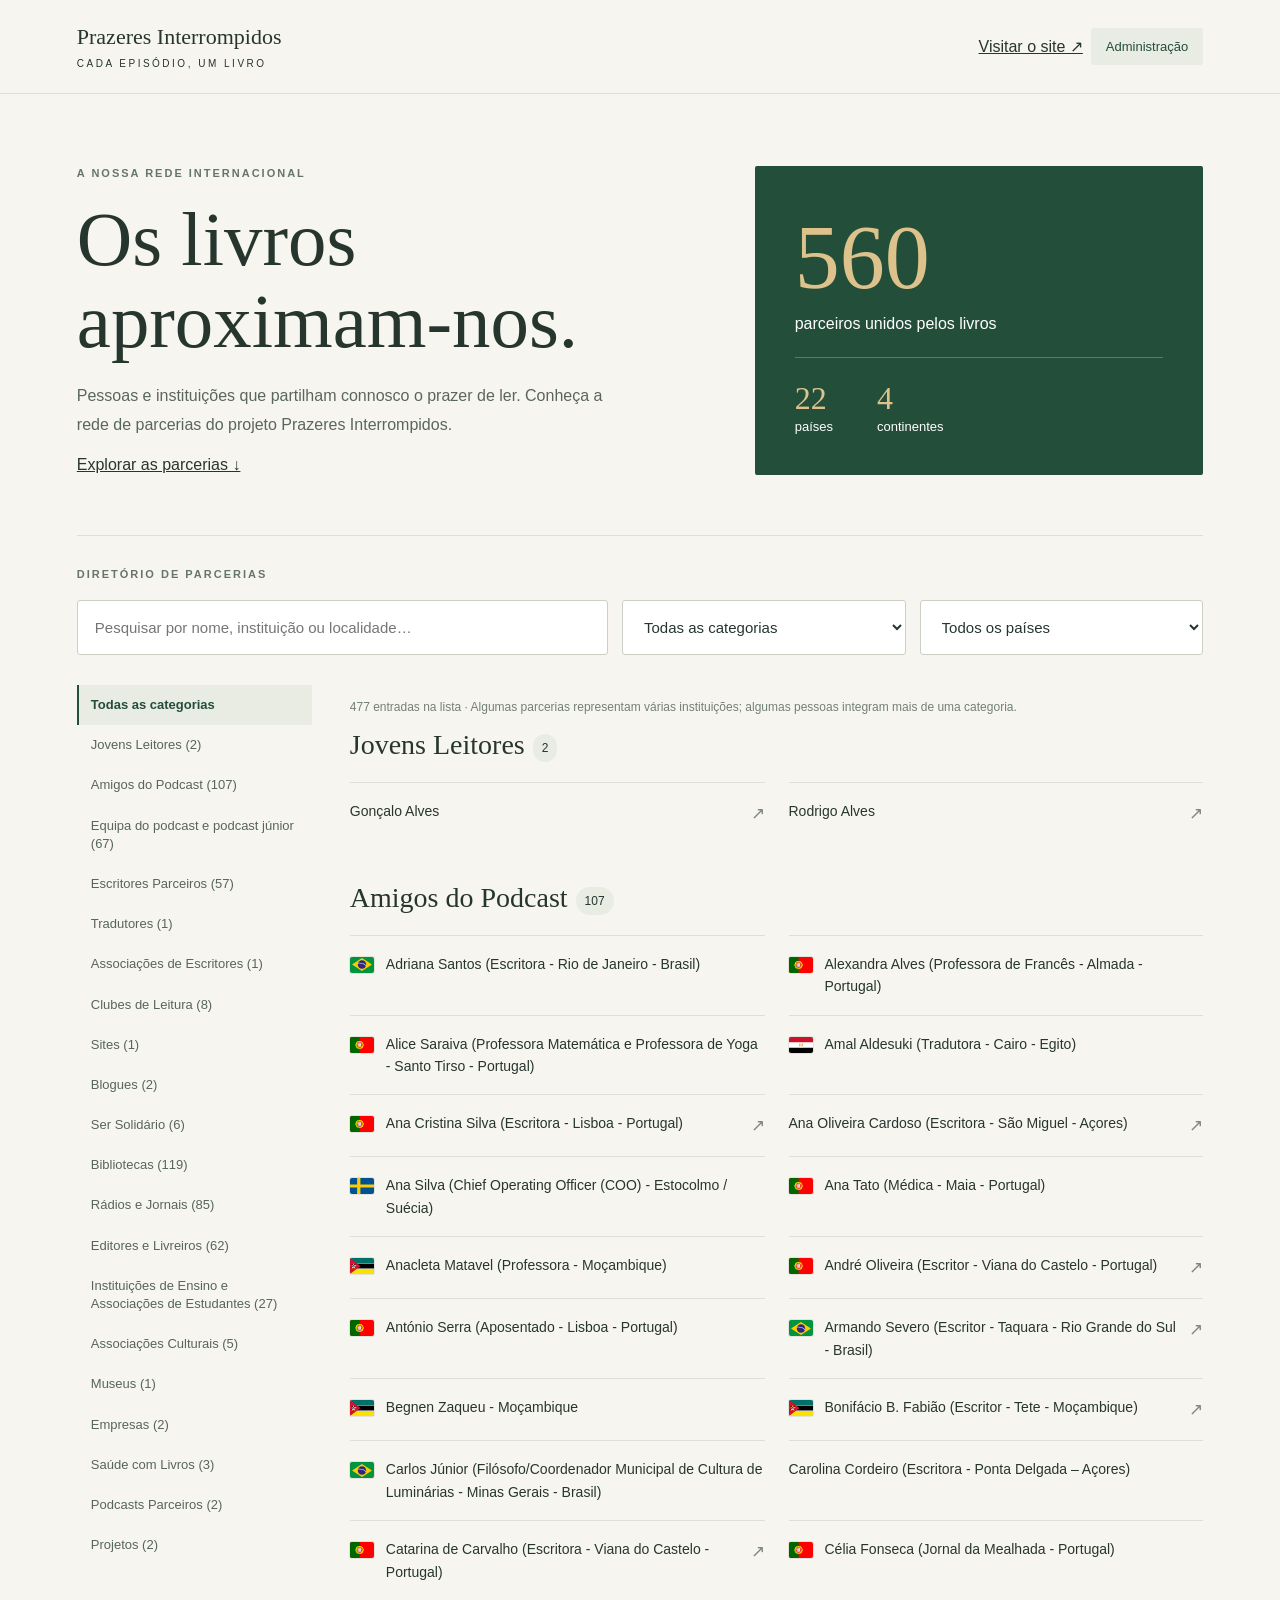
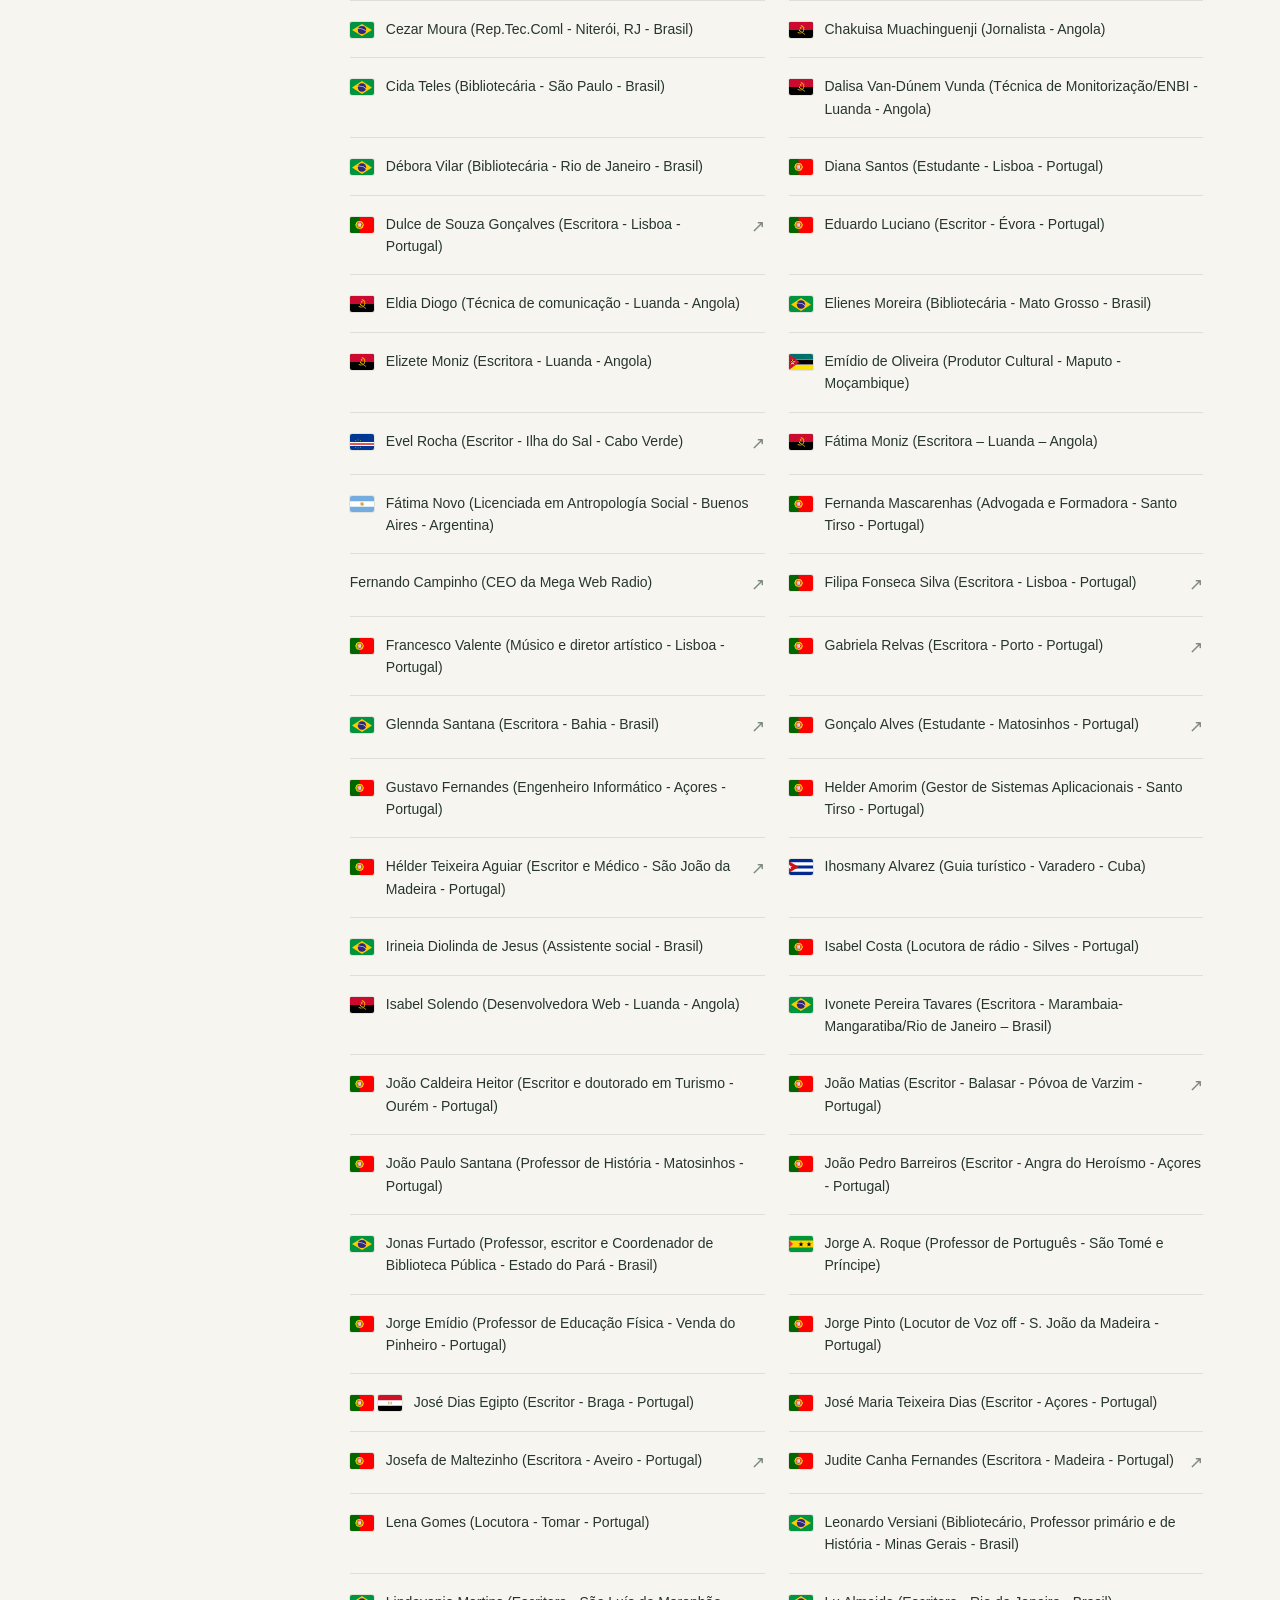
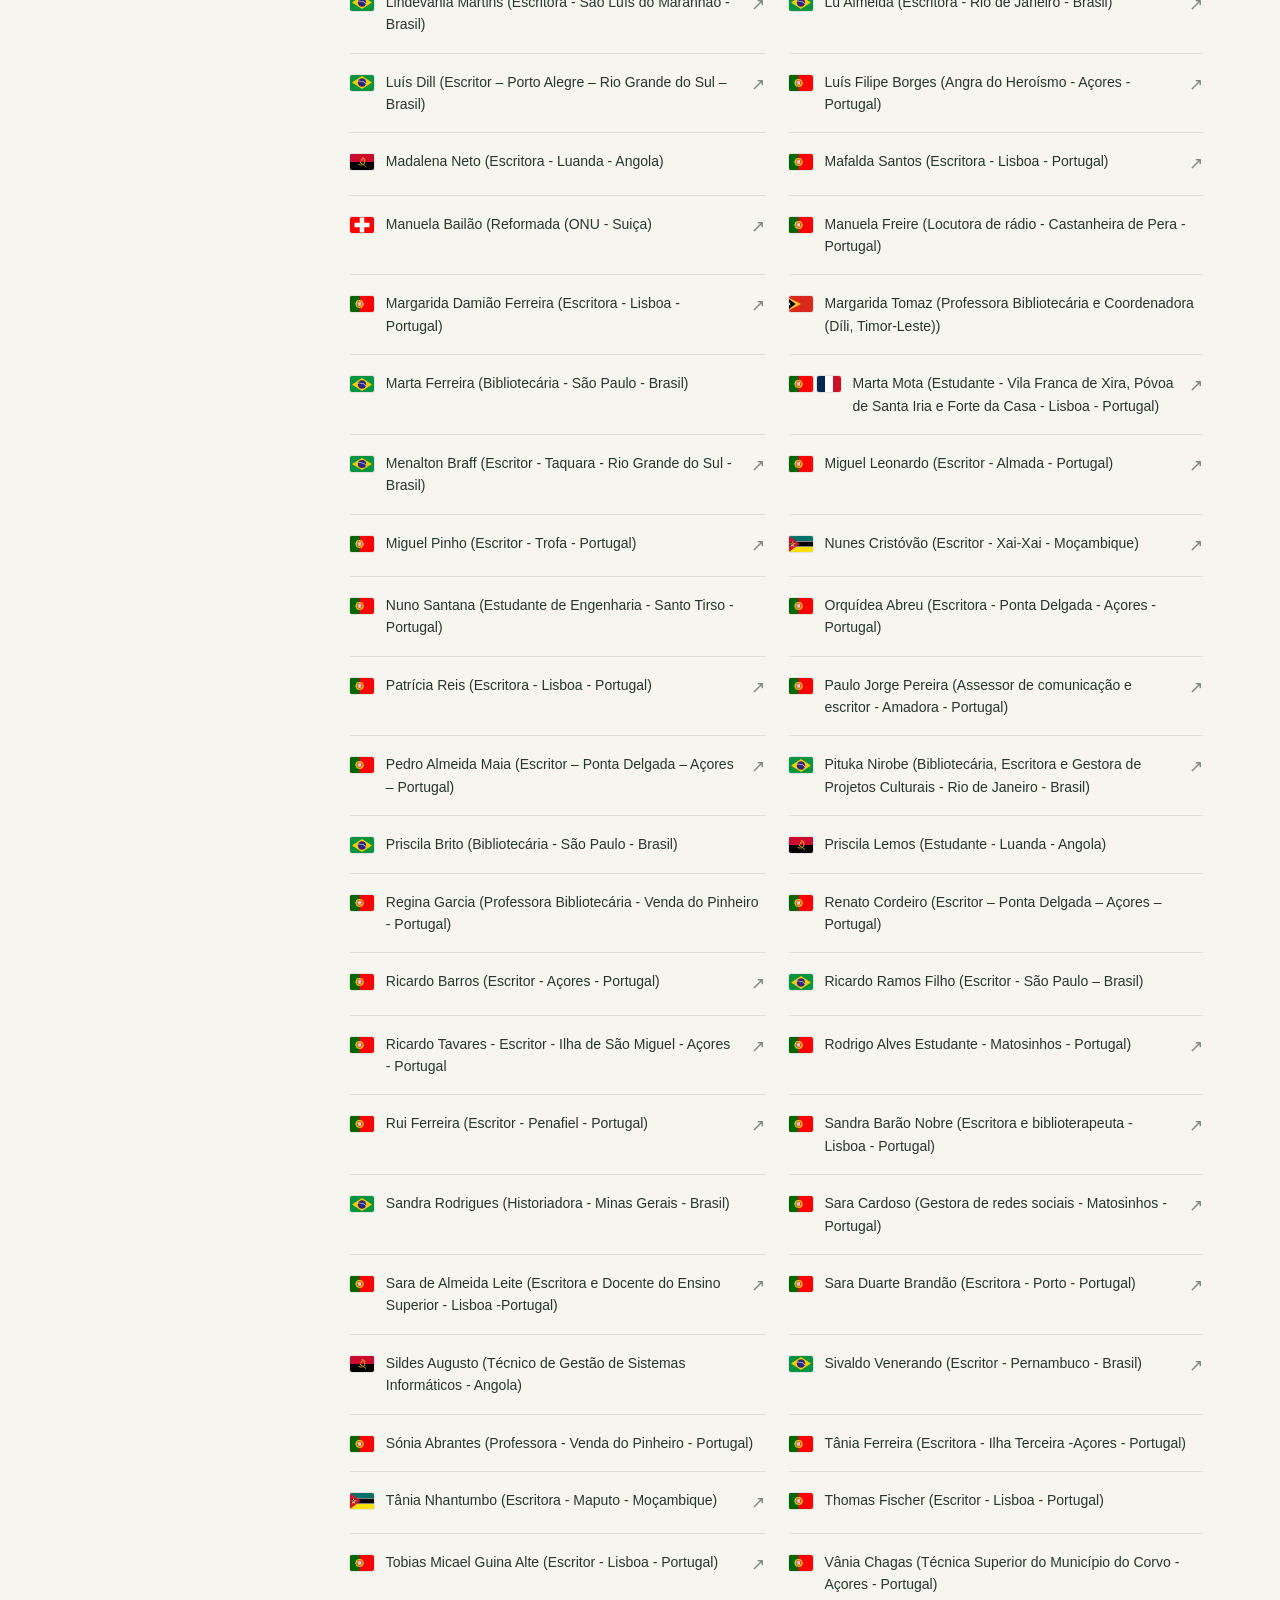
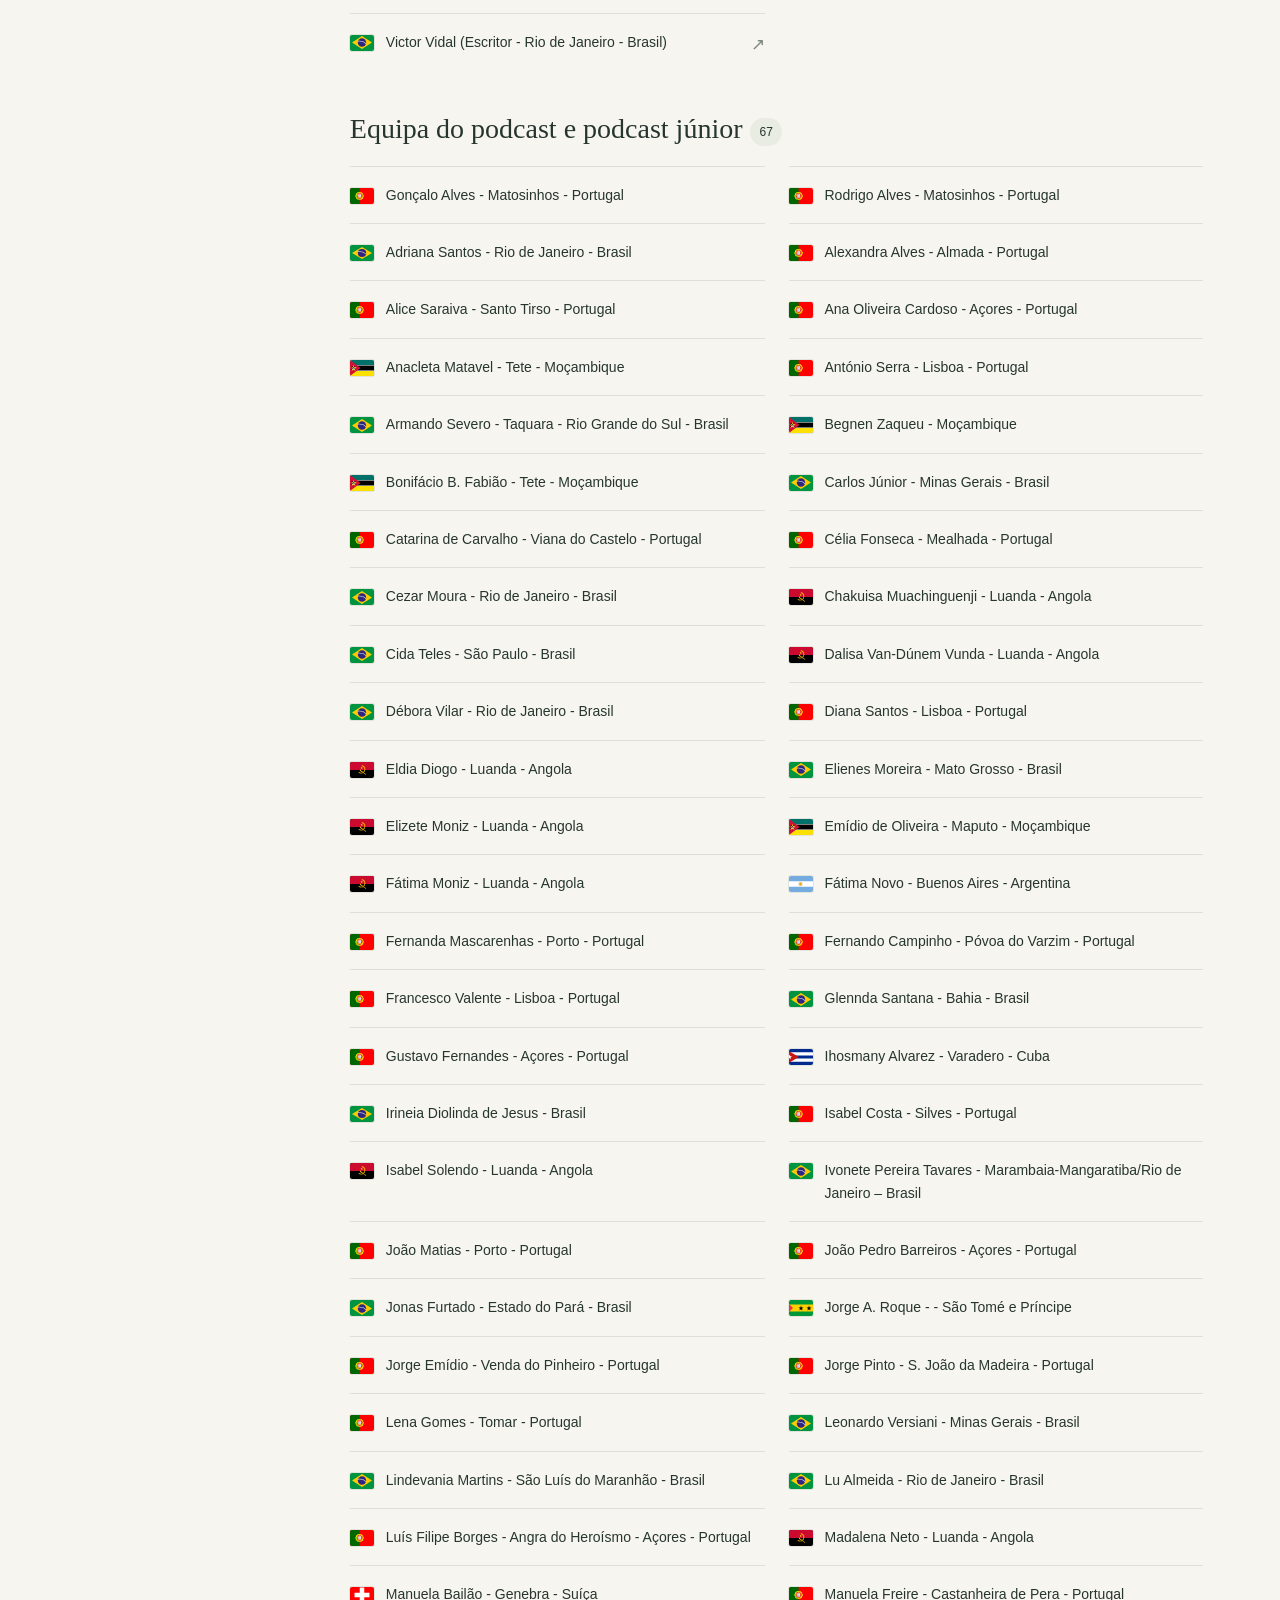
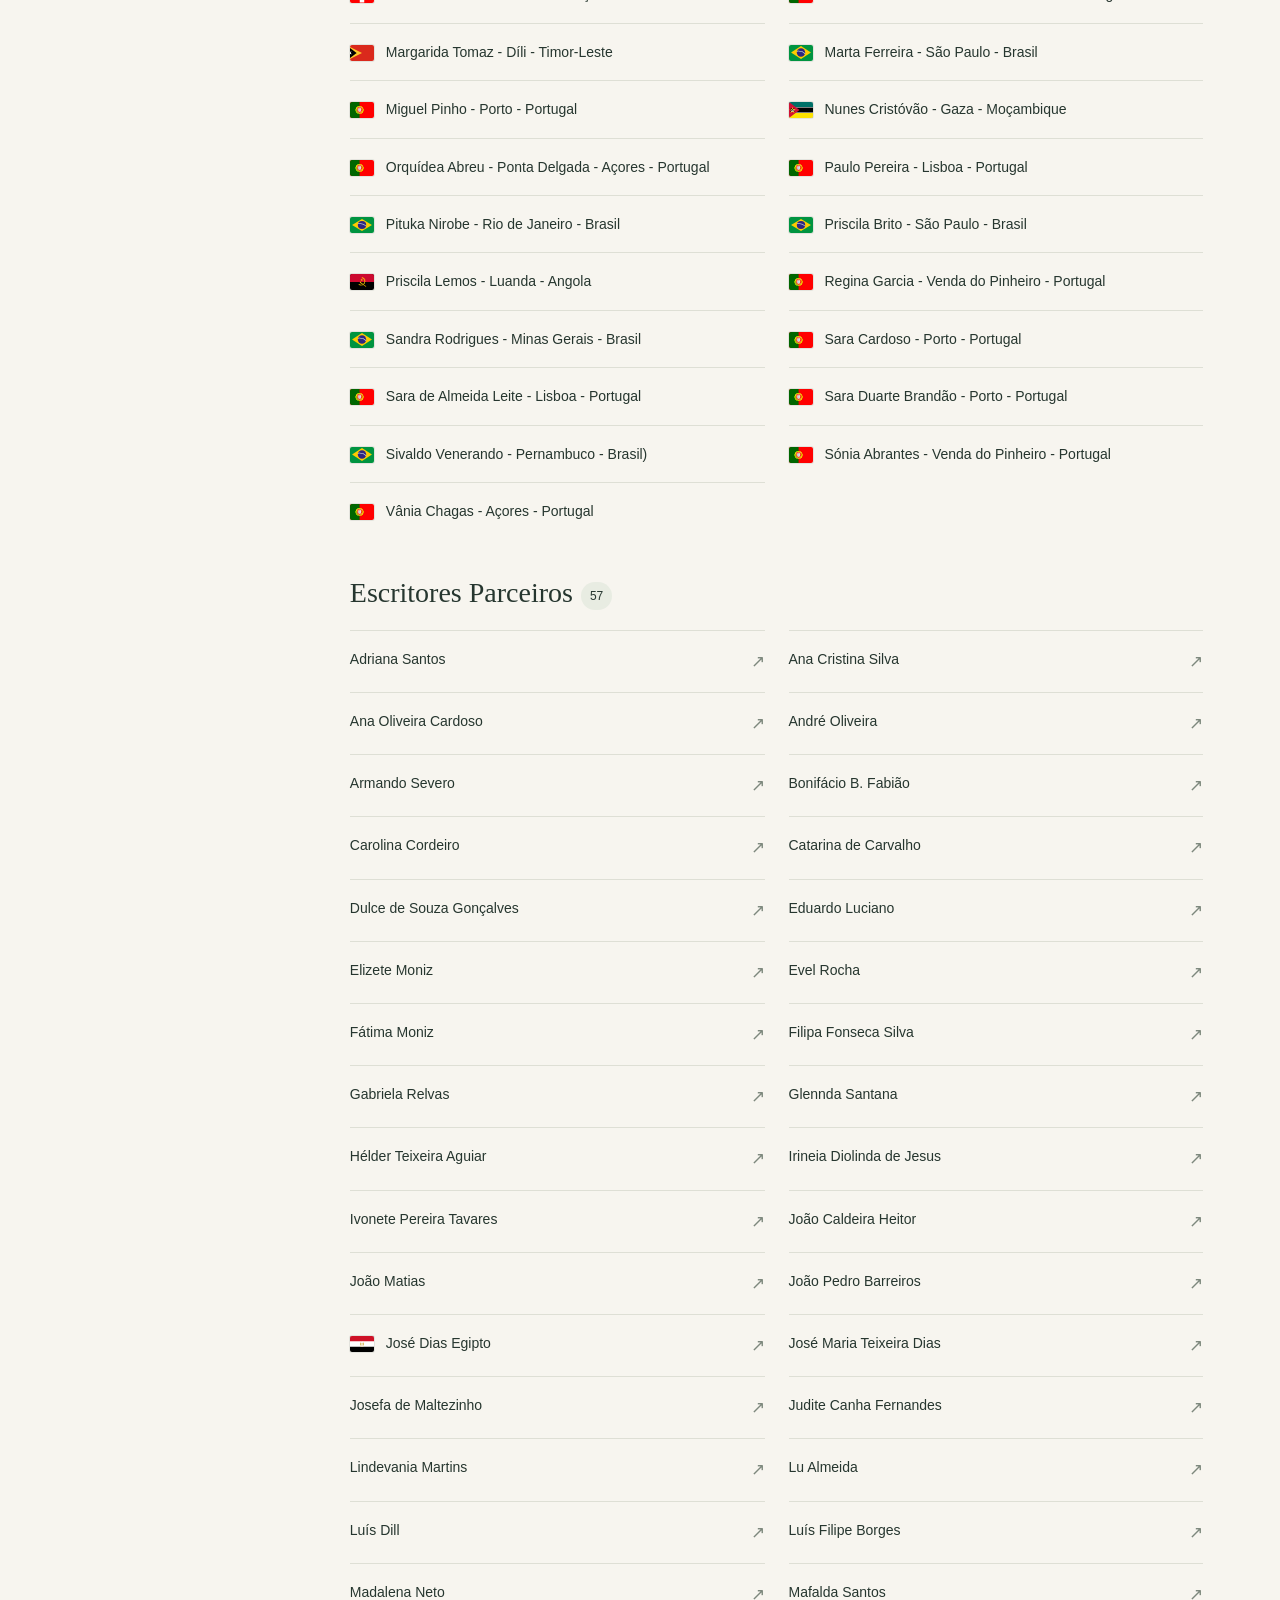
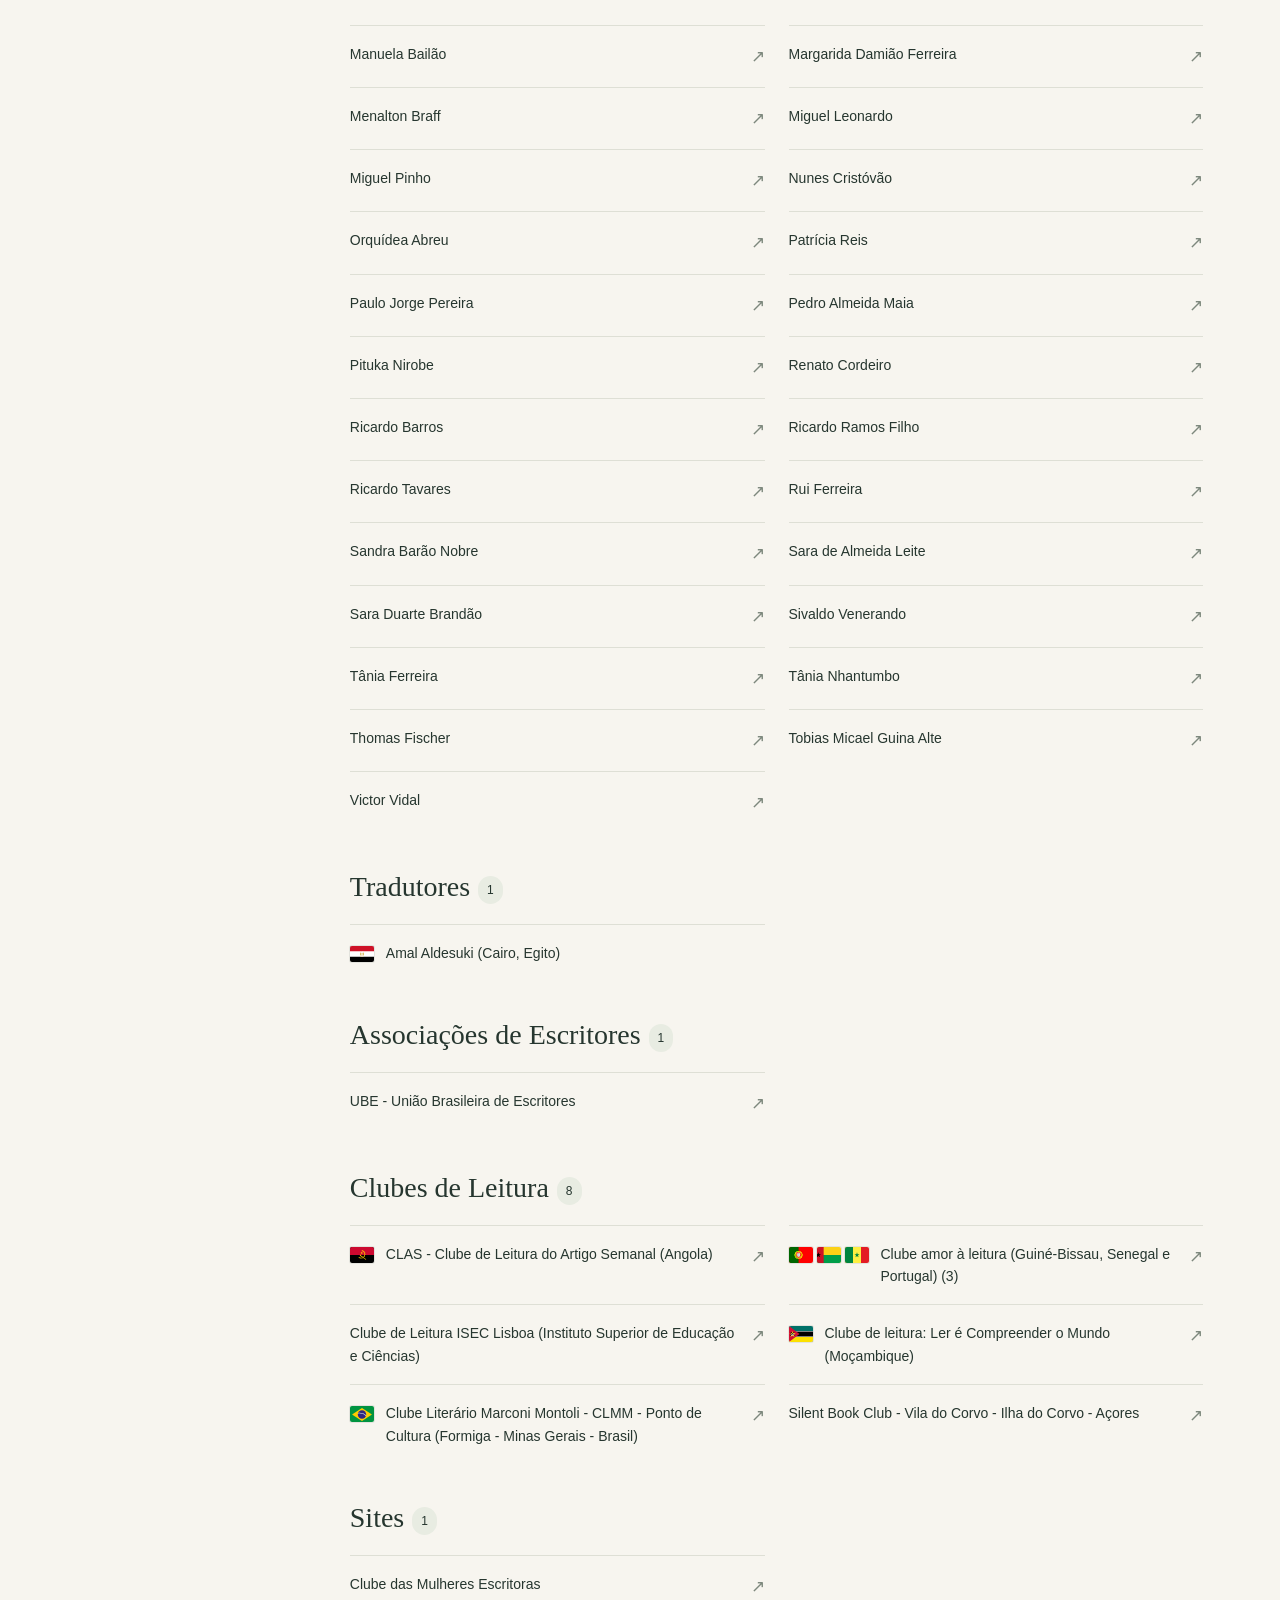
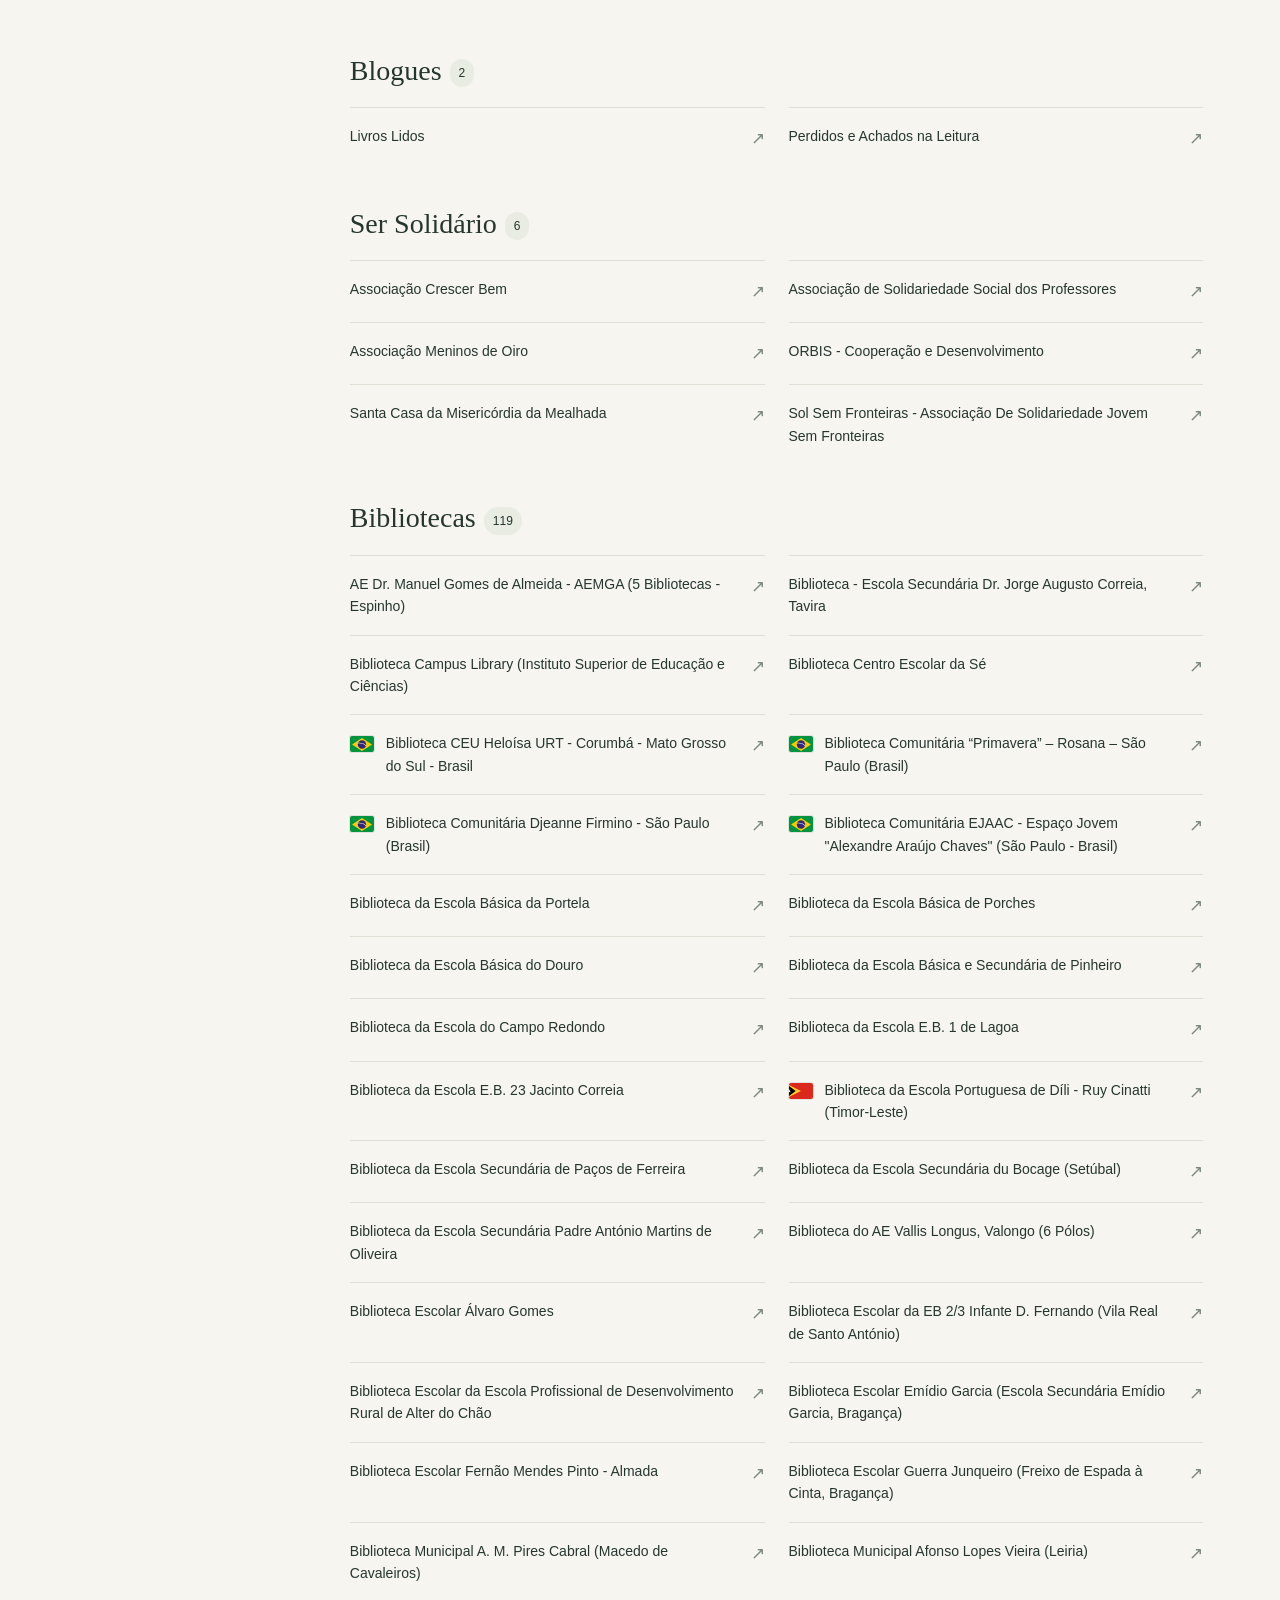
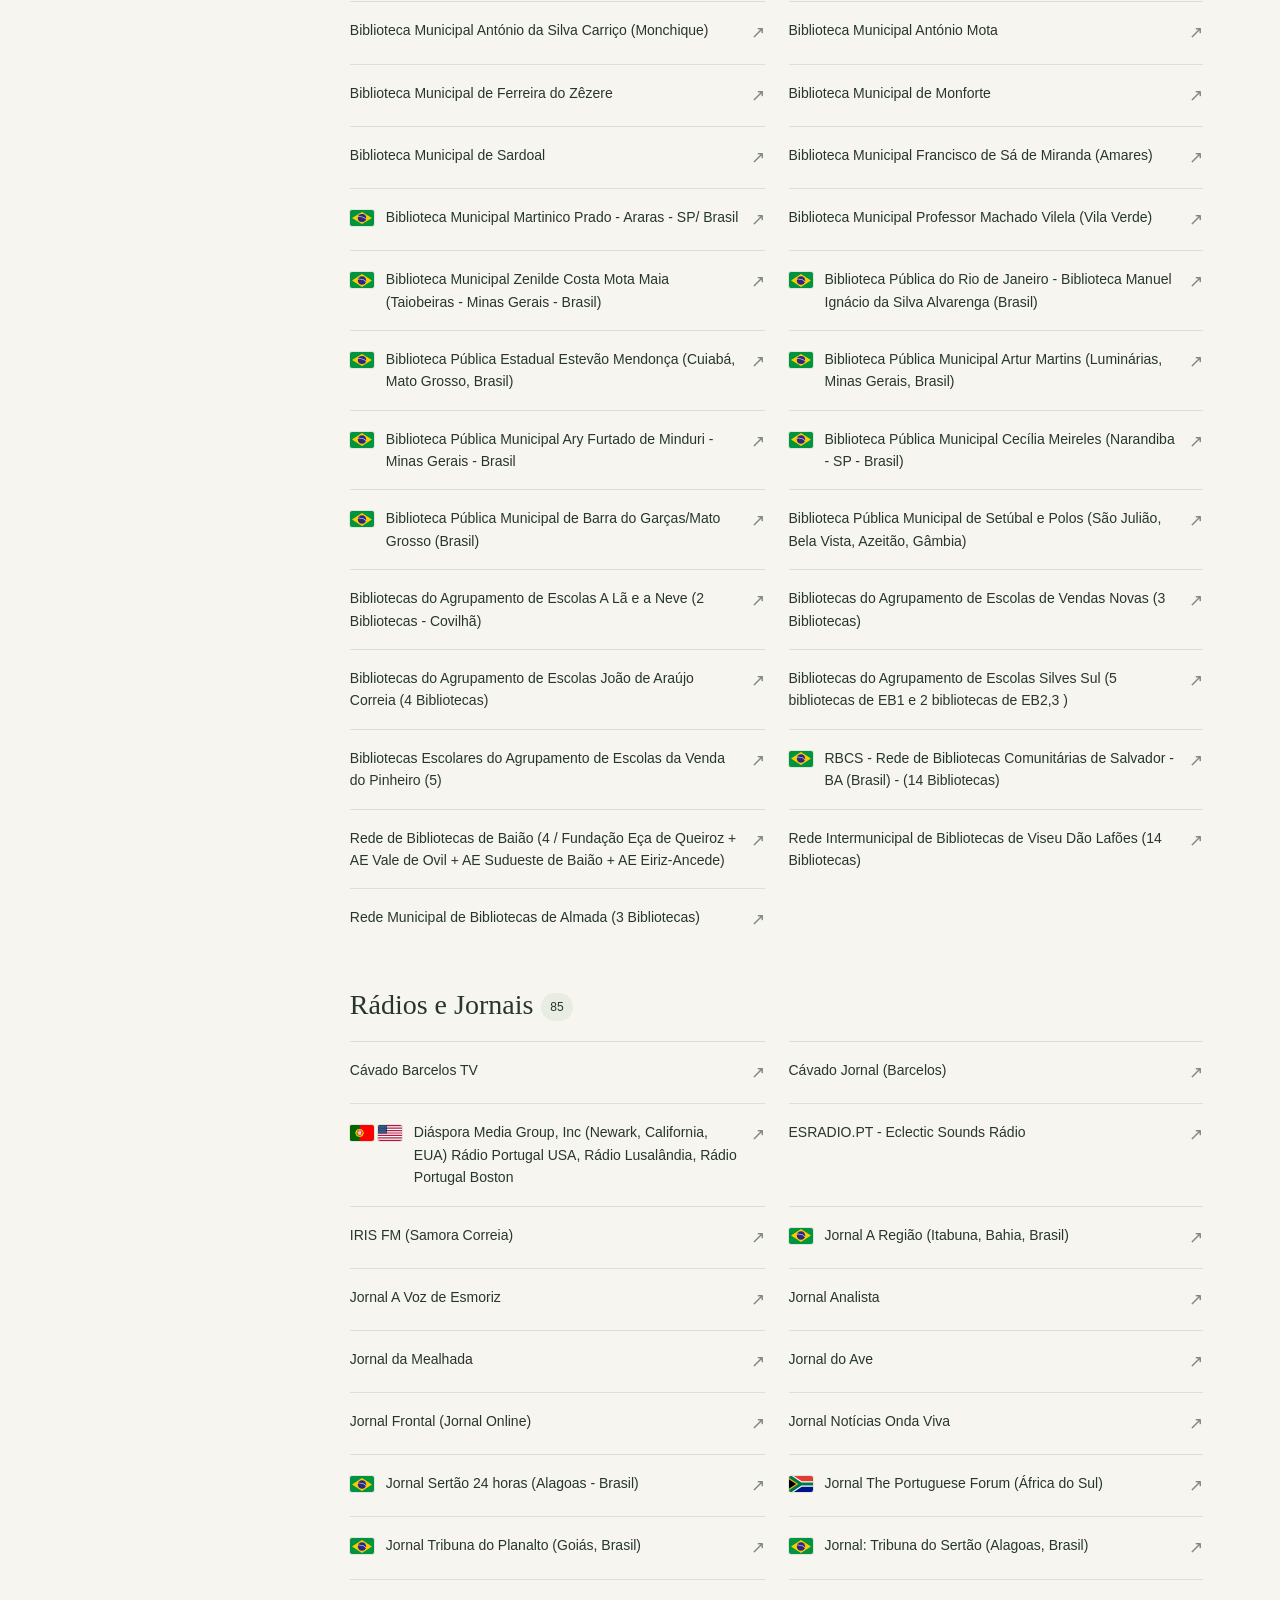
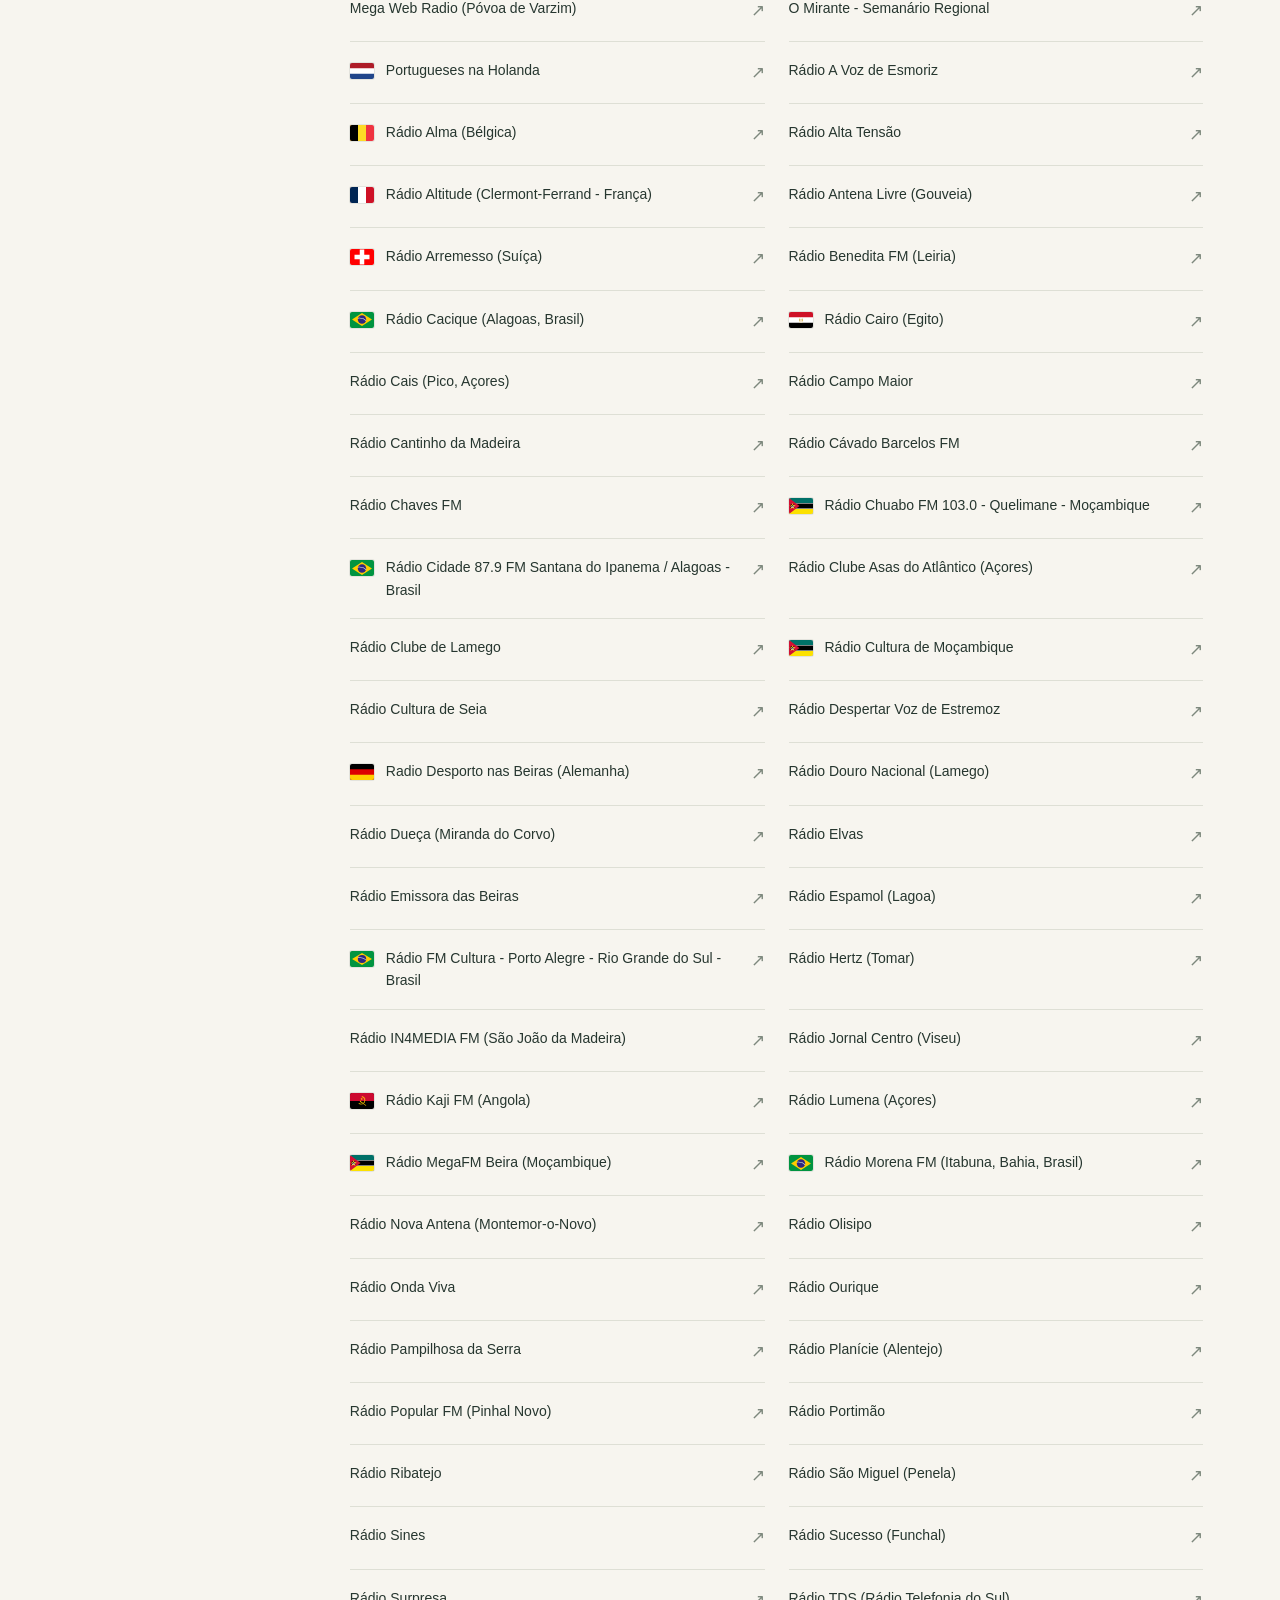
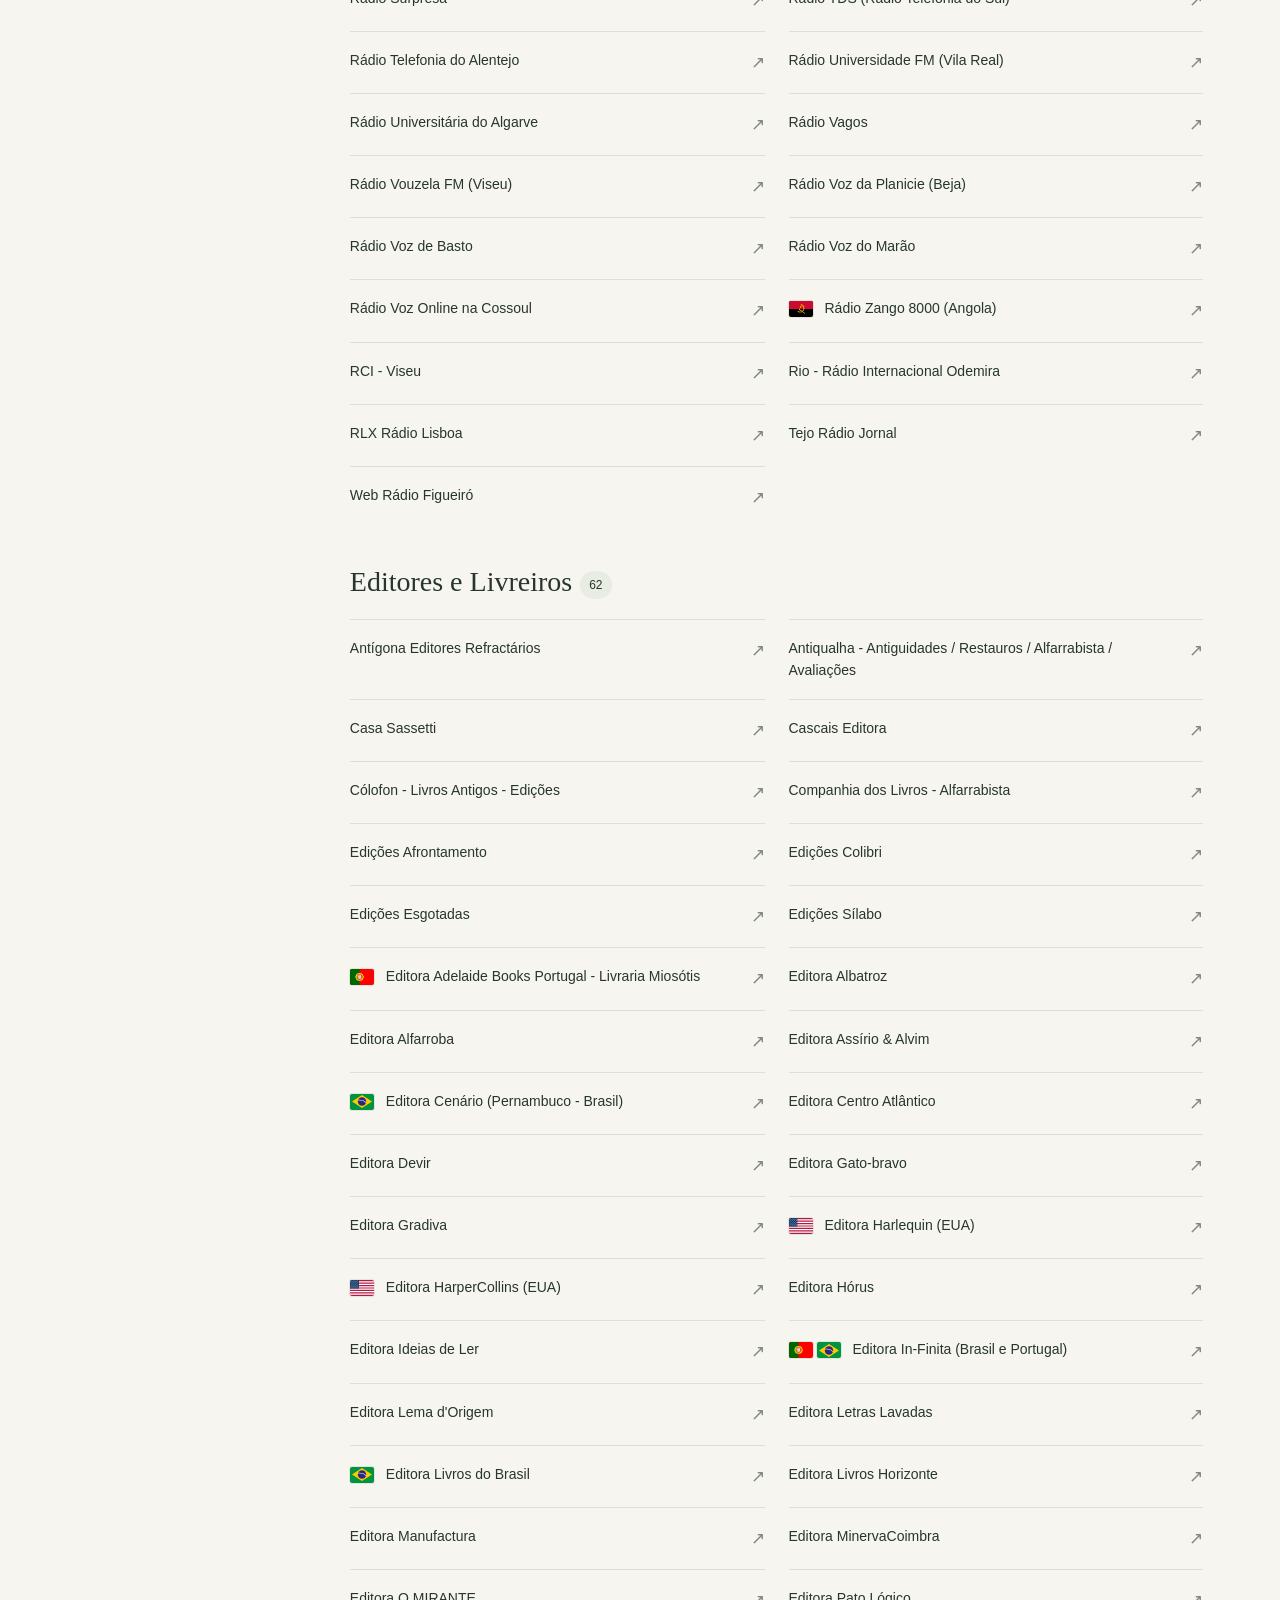
==== docs/index.html @ 3661b6bd "Adicionar página pública de parcerias, bandeiras, filtros e código da administração" ====
<!doctype html><html lang="pt-PT"><head><meta charset="utf-8"><meta name="viewport" content="width=device-width,initial-scale=1"><title>Parcerias · Prazeres Interrompidos</title><meta name="description" content="Conheça a rede de parcerias de Prazeres Interrompidos. Pesquisa por nome, categoria e país."><link rel="stylesheet" href="style.css"><script src="app.js" defer></script></head><body><header><a class="brand" href="https://www.prazeresinterrompidos.pt/">Prazeres Interrompidos<span>CADA EPISÓDIO, UM LIVRO</span></a><div class="actions"><a href="https://www.prazeresinterrompidos.pt/">Visitar o site ↗</a><a class="button secondary" href="https://parcerias-prazeres-interrompidos.jauntymink64.chatgpt.site/?admin=1" target="_top">Administração</a></div></header><main><div class="hero"><div><div class="eyebrow">A nossa rede internacional</div><h1 id="title">Os livros aproximam-nos.</h1><p class="intro" id="intro"></p><a href="#diretorio">Explorar as parcerias ↓</a></div><div class="stats"><div class="big" id="partners">—</div><p>parceiros unidos pelos livros</p><div class="smallstats"><div><strong id="countries-total">—</strong><span>países</span></div><div><strong id="continents">—</strong><span>continentes</span></div></div></div></div><div class="directory" id="diretorio"><div class="eyebrow">Diretório de parcerias</div><div class="tools"><input id="search" type="search" aria-label="Pesquisar parceiros" placeholder="Pesquisar por nome, instituição ou localidade…"><select id="category" aria-label="Filtrar por categoria"><option value="all">Todas as categorias</option></select><select id="country" aria-label="Filtrar por país"><option value="all">Todos os países</option></select></div><div class="layout"><aside id="nav" aria-label="Categorias"></aside><div><p class="muted" id="results" aria-live="polite">A carregar a lista…</p><div id="list"></div><div id="empty" hidden><h2>Nenhum resultado encontrado.</h2><button class="button" id="clear">Limpar pesquisa</button></div><p id="error" role="alert" hidden>Não foi possível carregar a lista. Atualiza a página para tentar novamente.</p></div></div></div></main><footer><span>Prazeres Interrompidos · Projeto Internacional de Promoção da Leitura, dos Livros e dos Escritores</span><a href="https://www.prazeresinterrompidos.pt/parcerias-lista" target="_blank" rel="noopener">Lista original ↗</a></footer><noscript>Ativa o JavaScript para pesquisar e consultar o diretório.</noscript></body></html>
---- docs/style.css ----
:root{--ink:#26362f;--green:#234e3a;--paper:#f7f5ef;--line:#dedfd5;--gold:#ddc28b}*{box-sizing:border-box}body{margin:0;background:var(--paper);color:var(--ink);font-family:Arial,sans-serif}a{color:inherit}header{padding:24px 6%;display:flex;justify-content:space-between;gap:24px;border-bottom:1px solid var(--line);align-items:center}.brand{text-decoration:none;font-family:Georgia,serif;font-size:22px}.brand span{display:block;font-family:Arial,sans-serif;font-size:10px;letter-spacing:2.5px;margin-top:8px}header>a:last-child{font-size:13px;text-decoration:none}main{max-width:1440px;margin:auto;padding:0 6%}.hero{display:grid;grid-template-columns:1.4fr 1fr;gap:50px;padding:72px 0 60px;align-items:center}.eyebrow{text-transform:uppercase;letter-spacing:2px;font-size:11px;font-weight:bold;color:#657669}h1{font-family:Georgia,serif;font-weight:normal;font-size:clamp(45px,6vw,80px);line-height:1.06;margin:20px 0}h1 em{color:var(--green)}.intro{line-height:1.8;max-width:530px;color:#59665d}.stats{background:var(--green);color:white;padding:40px;border-radius:2px;position:relative}.stats .big{font:normal 90px Georgia,serif;color:var(--gold)}.stats p{margin:6px 0 24px}.smallstats{border-top:1px solid #ffffff40;padding-top:22px;display:flex;gap:44px}.smallstats strong{font:32px Georgia,serif;display:block;color:var(--gold)}.smallstats span{font-size:13px}.directory{border-top:1px solid var(--line);padding:32px 0 70px}.tools{display:flex;gap:14px;margin:20px 0 30px}input,select{font:15px Arial;padding:17px;border:1px solid #cbd0c6;border-radius:3px;background:white;color:var(--ink)}input{flex:1;min-width:0}select{max-width:360px}input:focus,select:focus{outline:2px solid var(--green)}.layout{display:grid;grid-template-columns:235px 1fr;gap:38px}aside{align-self:start;position:sticky;top:24px}aside button{display:block;width:100%;text-align:left;padding:11px 12px;border:0;background:none;color:#57655b;cursor:pointer;font:13px Arial;line-height:1.4;border-left:2px solid transparent}aside button.active{color:var(--green);border-color:var(--green);background:#e8ece2;font-weight:bold}section.group{margin-bottom:38px;scroll-margin-top:24px}h2{font:28px Georgia,serif;margin:0 0 20px}h2 small{font:12px Arial;display:inline-block;background:#e8ece2;padding:7px 9px;border-radius:20px;margin-left:8px;vertical-align:middle}.entries{display:grid;grid-template-columns:1fr 1fr;gap:0 24px}.entry{padding:17px 0;border-top:1px solid var(--line);display:flex;gap:12px;align-items:start;font-size:14px;line-height:1.6}.entry a{text-decoration:none;flex:1}.entry a:hover{text-decoration:underline;color:var(--green)}.entry .arrow{color:#7d887d;font-size:17px}.entry span.name{flex:1}.muted{color:#728075;font-size:12px;line-height:1.7}footer{border-top:1px solid var(--line);padding:28px 6%;display:flex;justify-content:space-between;gap:20px;font-size:12px;color:#667369}#empty{padding:35px 0}button.clear{background:var(--green);border:0;color:white;padding:10px 16px;cursor:pointer;border-radius:3px}@media(max-width:850px){.hero{gap:25px;padding:45px 0;grid-template-columns:1fr}.stats{padding:26px}.stats .big{font-size:68px}.layout{grid-template-columns:1fr}aside{display:none}.tools{flex-direction:column}select{max-width:none}.entries{grid-template-columns:1fr}header{align-items:start}.brand{font-size:18px}footer{flex-direction:column}h2{font-size:24px}}

button{font:inherit;cursor:pointer}.button{background:var(--green);color:white;border:0;padding:11px 15px;border-radius:3px;text-decoration:none;display:inline-block;font-size:13px}.secondary{background:#e8ece2;color:var(--green)}.danger{background:#f3e4df;color:#9b3020}.adminbar{display:flex;gap:10px;flex-wrap:wrap;align-items:center;border:1px solid var(--line);padding:18px;margin:22px 0;background:white}.adminpanel{padding:24px;background:#e8ece2;margin:22px 0}.adminpanel h2{margin-bottom:12px}.fields{display:grid;grid-template-columns:repeat(3,1fr);gap:14px}label{display:flex;flex-direction:column;gap:7px;font-size:13px}label input,label textarea{width:100%;min-width:0}textarea{padding:12px;font:14px Arial;border:1px solid #cbd0c6;min-height:90px}.wide{grid-column:1/-1}.actions{display:flex;gap:8px;flex-wrap:wrap}.entry{flex-wrap:wrap}.entry .actions{width:100%}.entry .button{padding:6px 10px;font-size:12px}.grouphead{display:flex;justify-content:space-between;gap:14px;flex-wrap:wrap;margin-bottom:20px}.grouphead h2{margin:0}.status{font-size:14px;color:#234e3a;line-height:1.6}.error{color:#9b3020}dialog{border:1px solid var(--line);border-radius:8px;padding:28px;width:min(580px,92vw);background:var(--paper);color:var(--ink)}dialog::backdrop{background:#13251e88}dialog form{display:flex;flex-direction:column;gap:16px}dialog h2{margin:0}button:disabled{opacity:.5;cursor:wait}header .actions{align-items:center}@media(max-width:700px){.fields{grid-template-columns:1fr}header{flex-wrap:wrap}}
.flags{display:flex;flex-wrap:wrap;gap:4px;align-items:center;max-width:84px;padding-top:4px}.flags:empty{display:none}.flags img{object-fit:cover;border-radius:2px;box-shadow:0 0 0 1px #26362f18;flex-shrink:0}.tools input{flex:2}.tools select{min-width:170px;flex:1;max-width:300px}select[multiple]{max-width:none;min-height:155px;padding:8px}select[multiple] option{padding:5px}.tools{flex-wrap:wrap}@media(max-width:850px){.tools select{max-width:none;width:100%}}
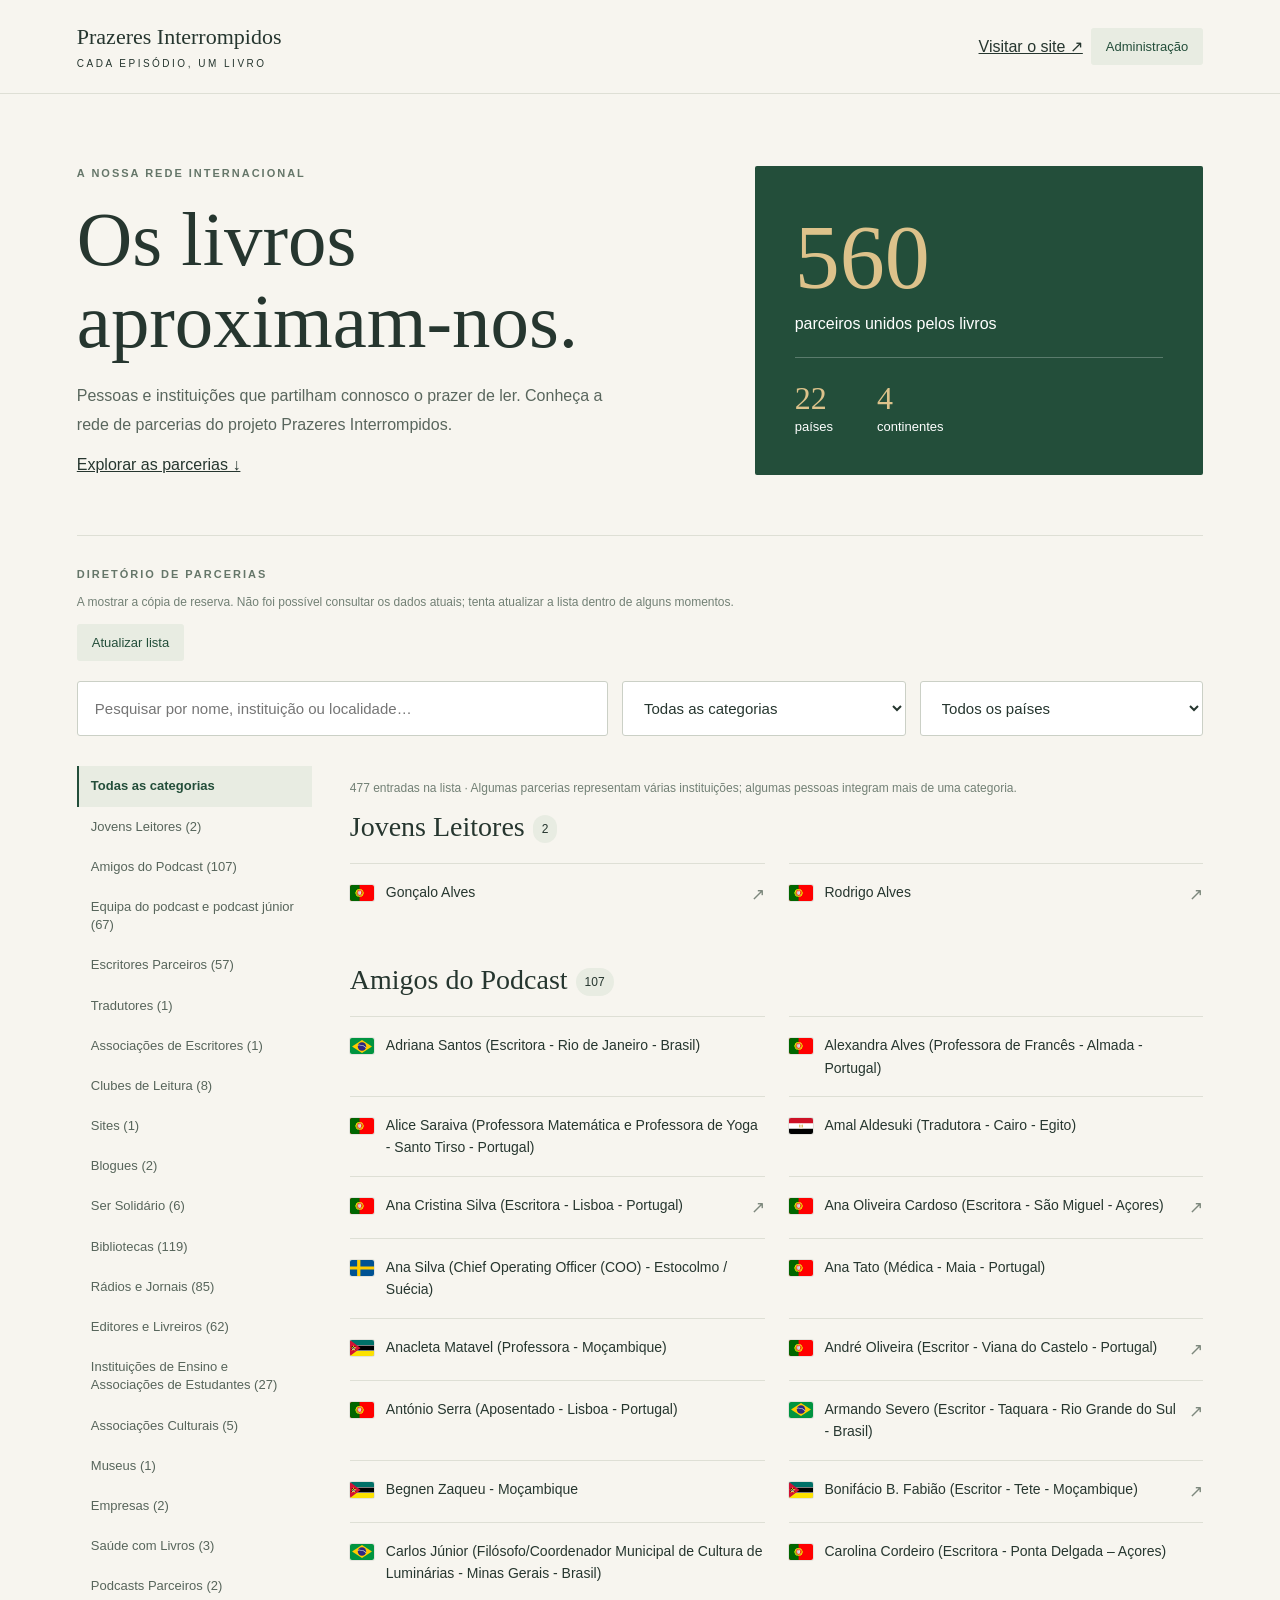
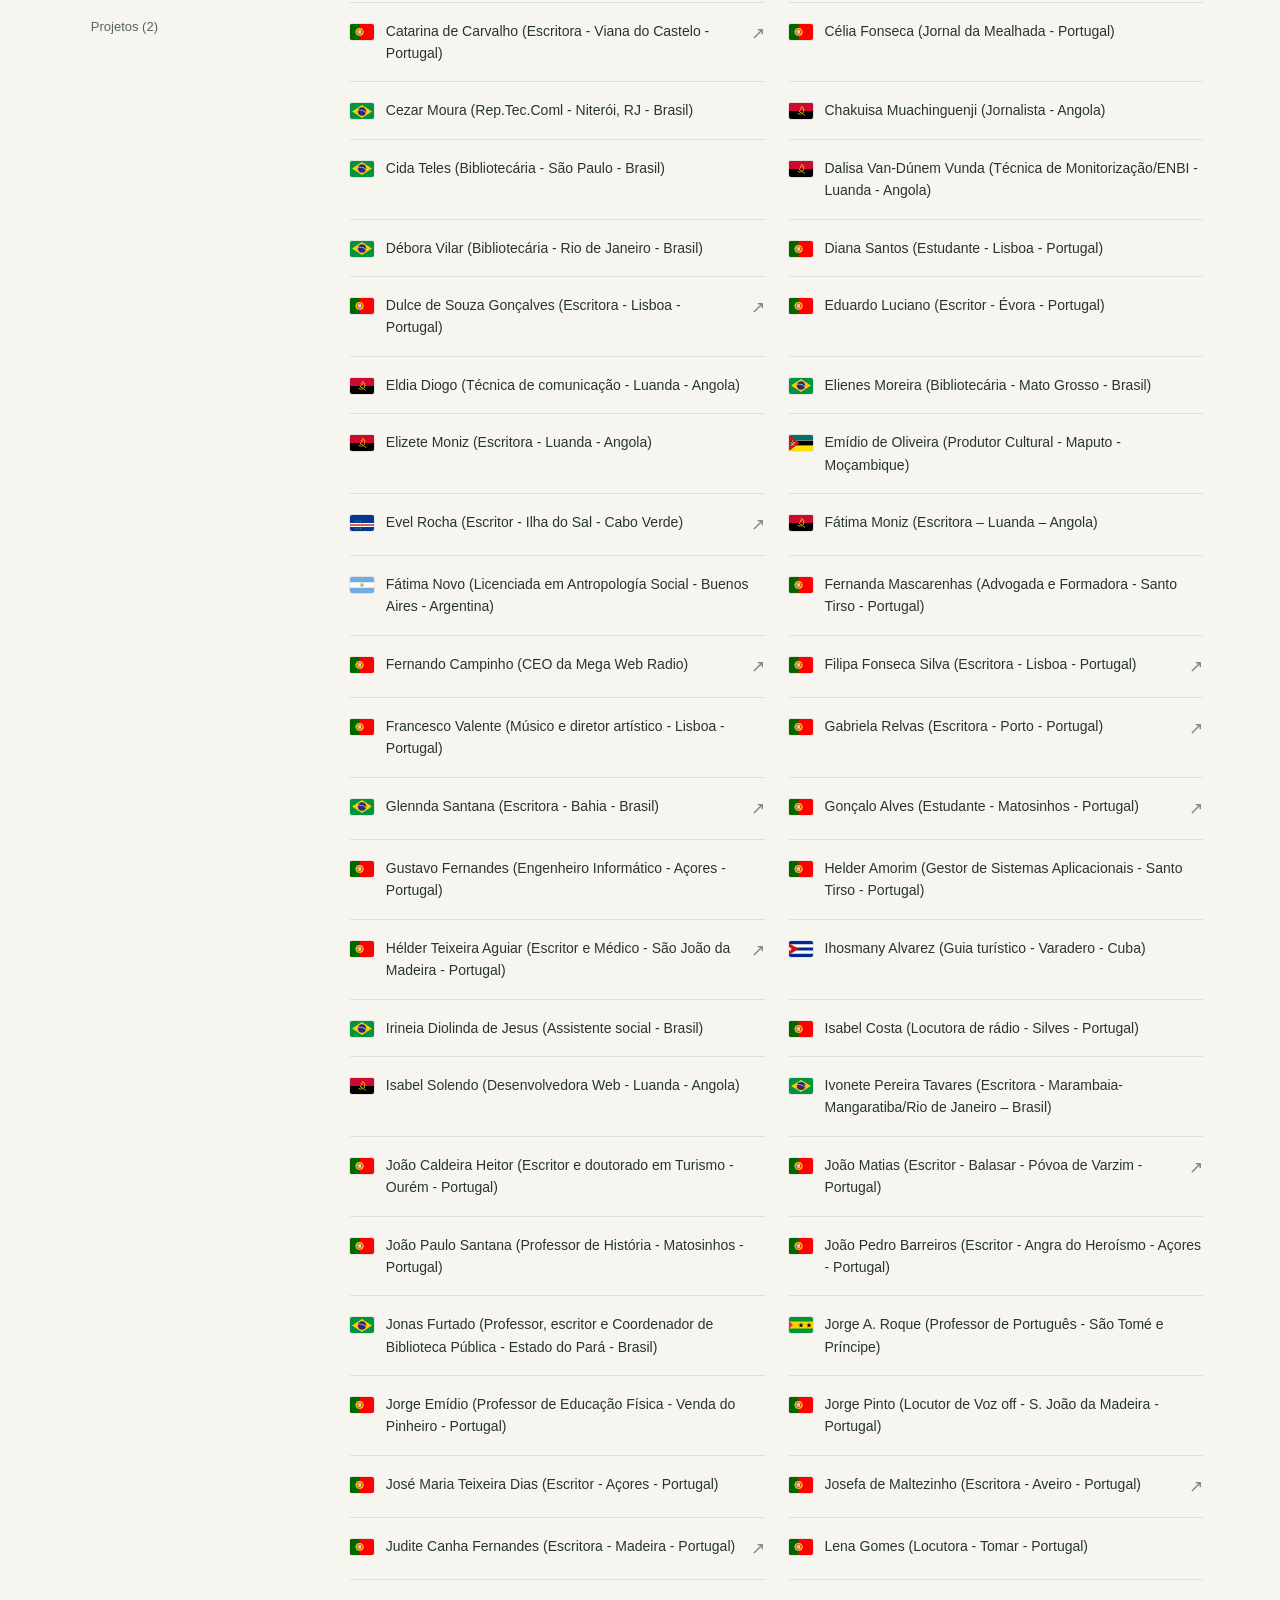
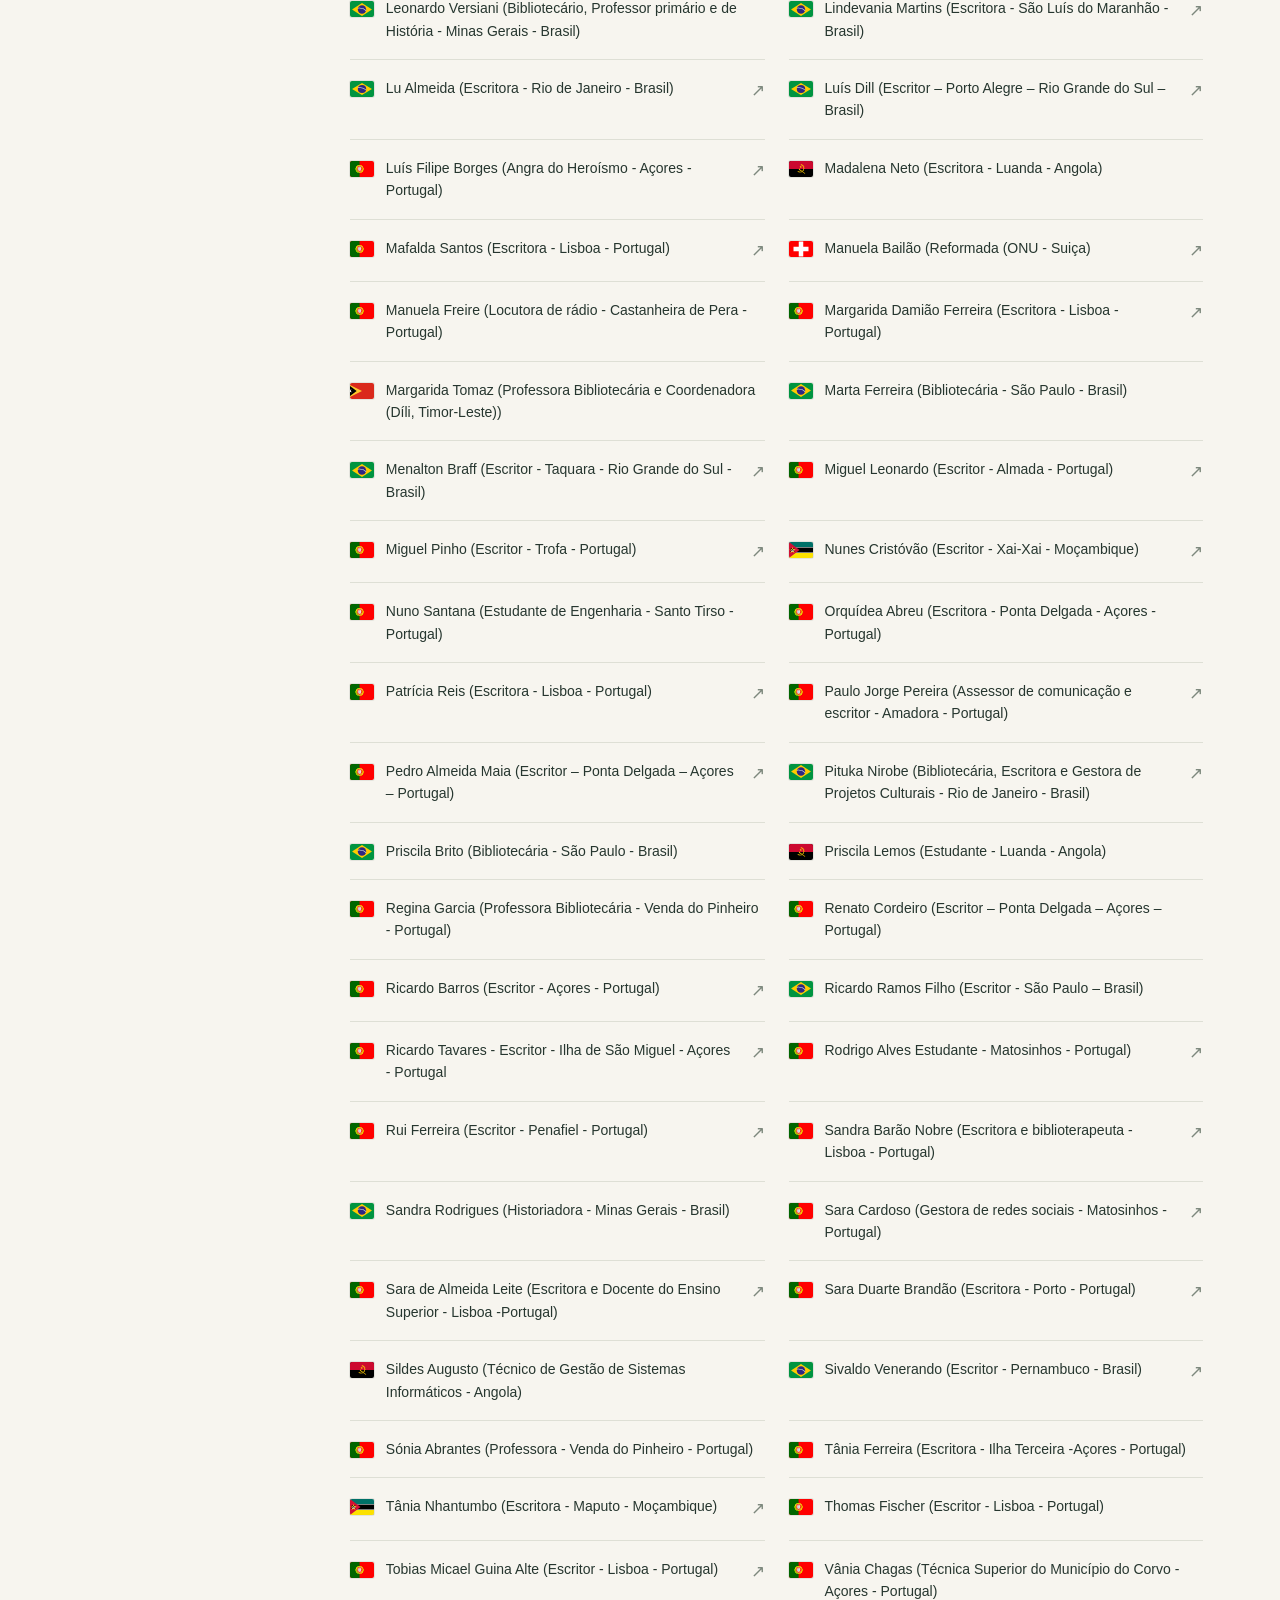
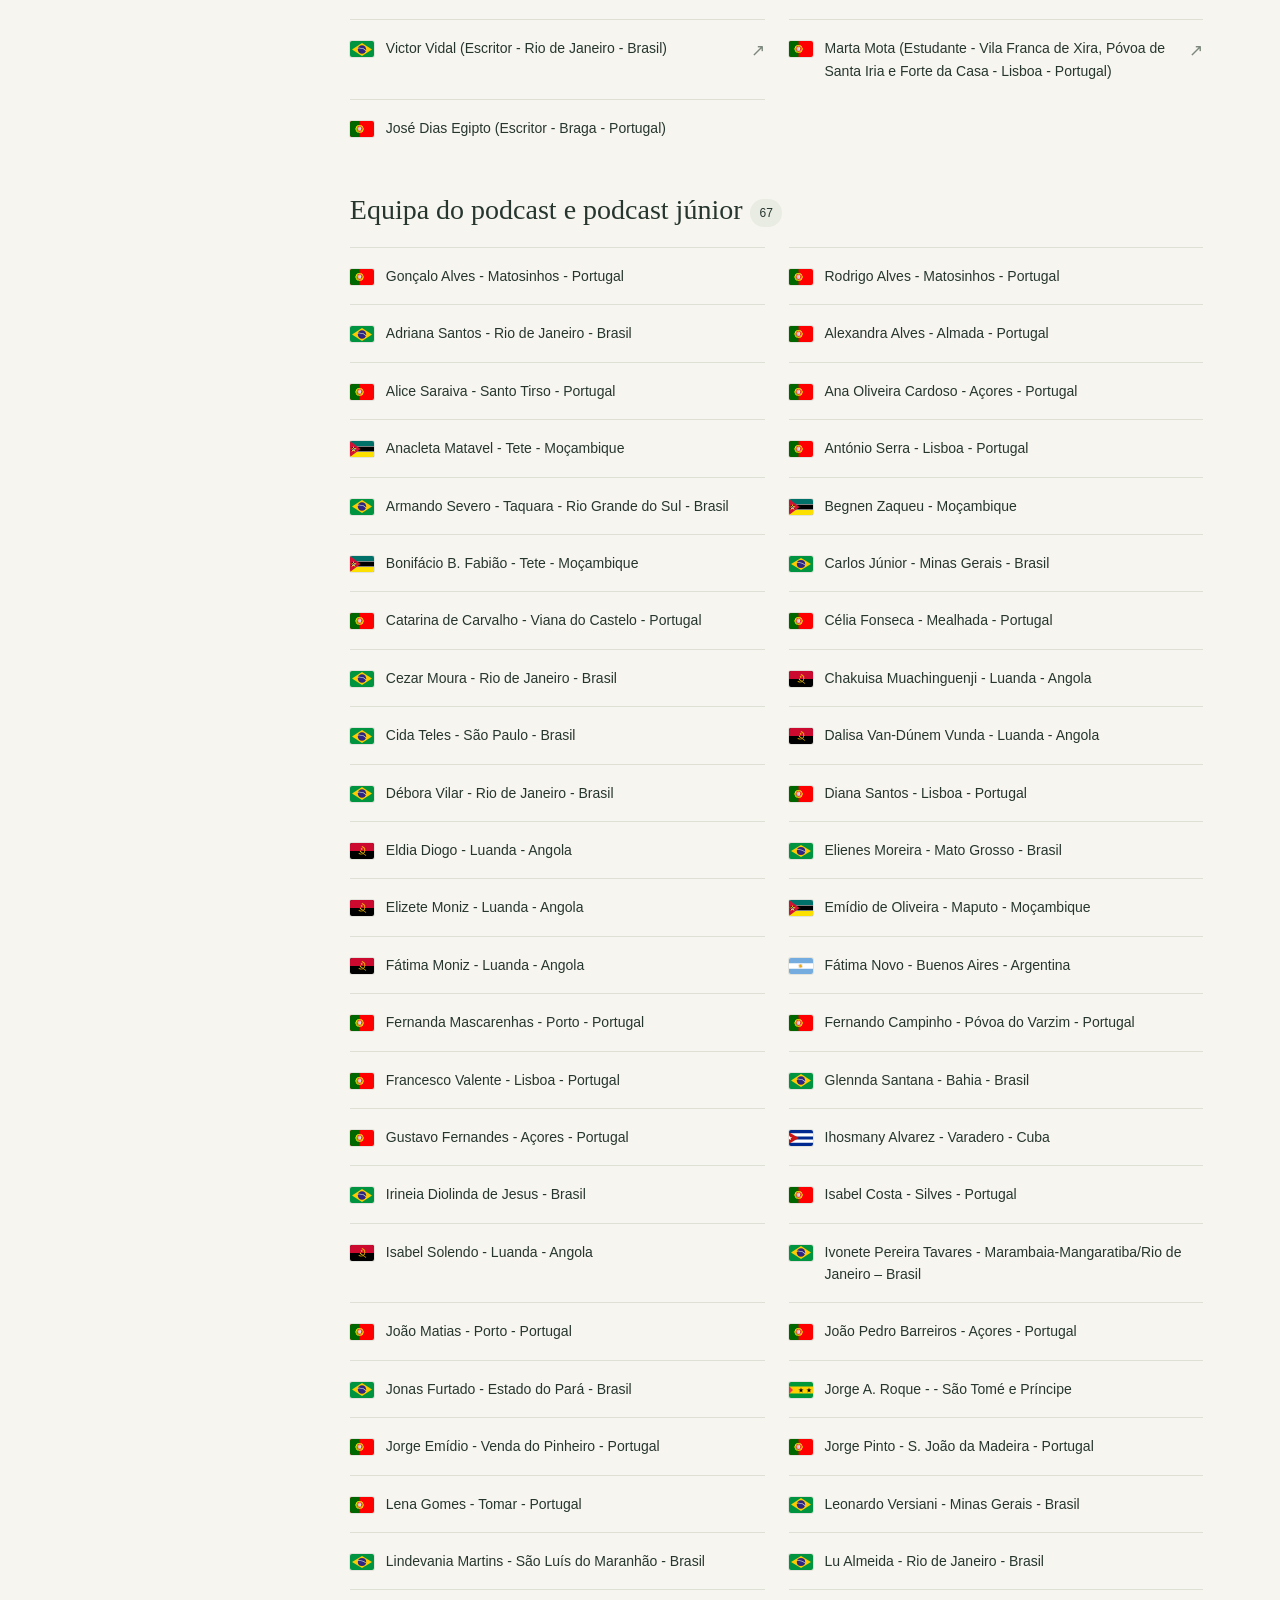
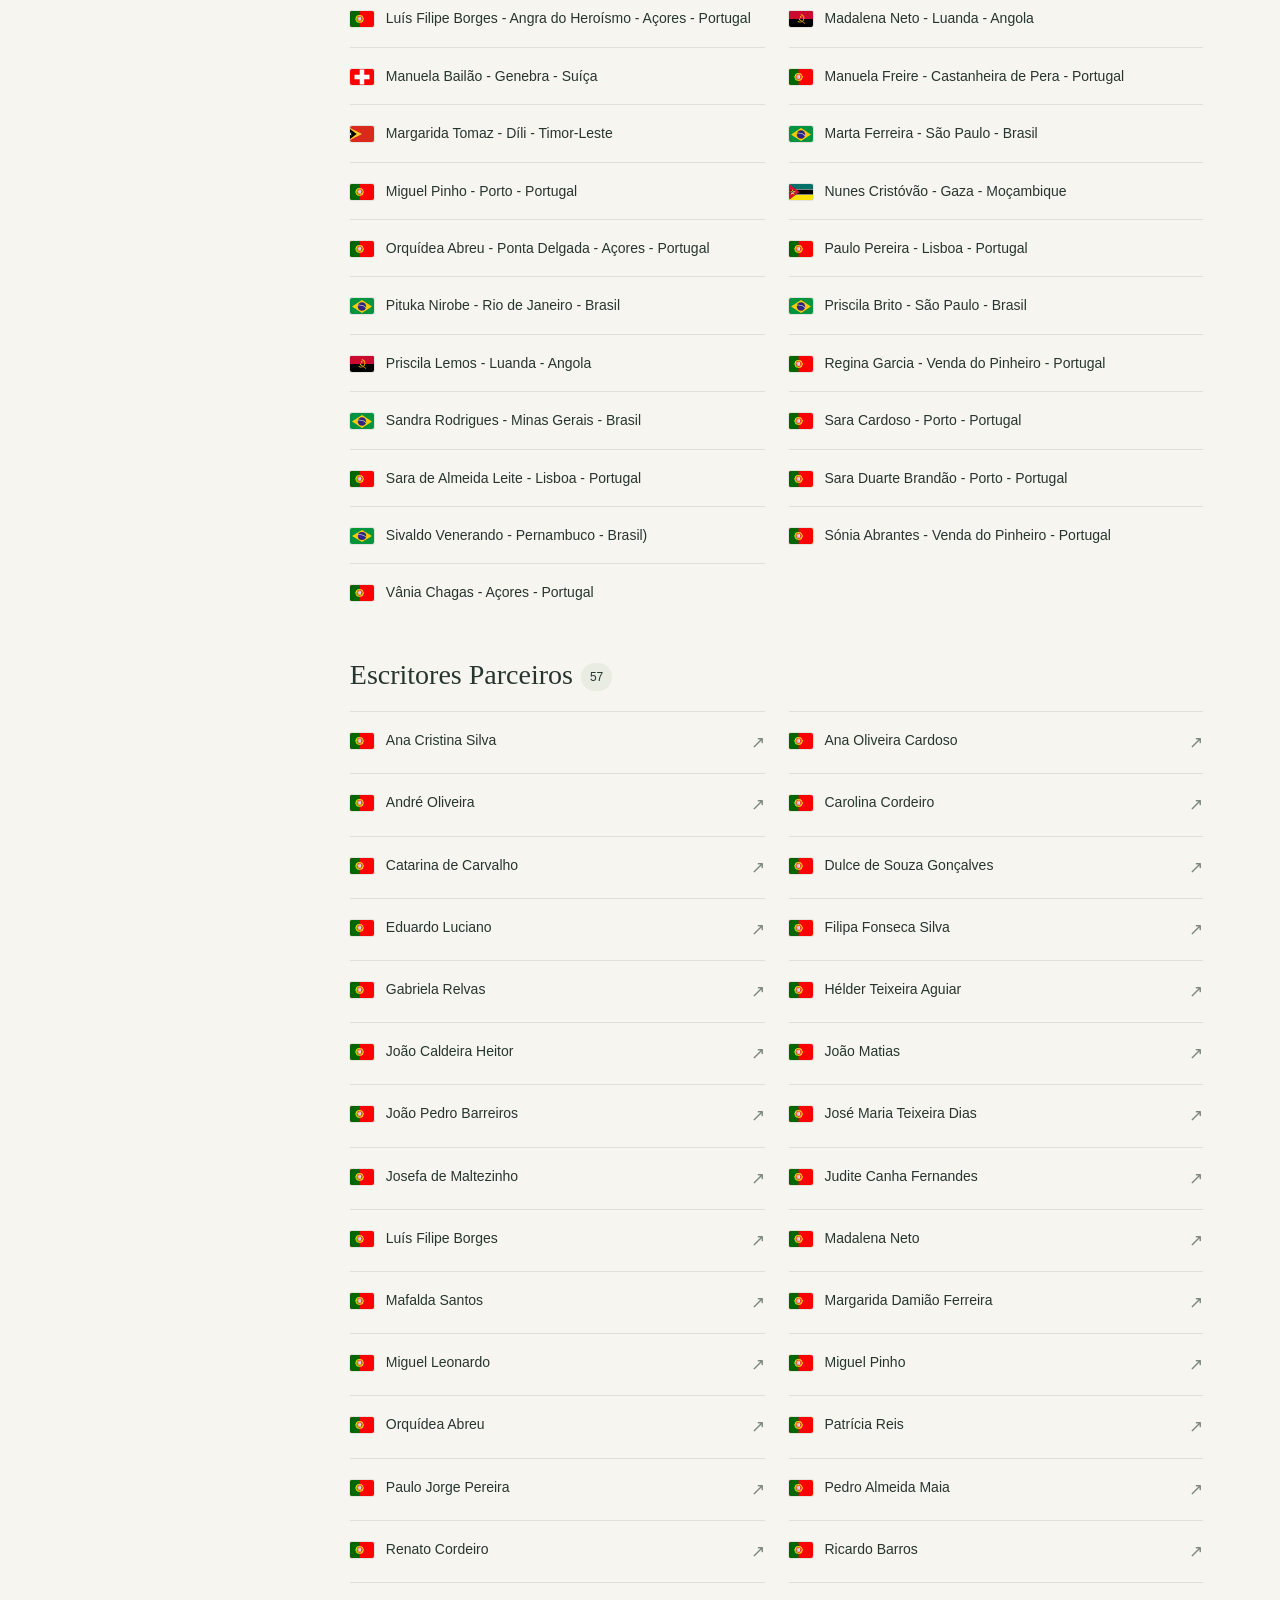
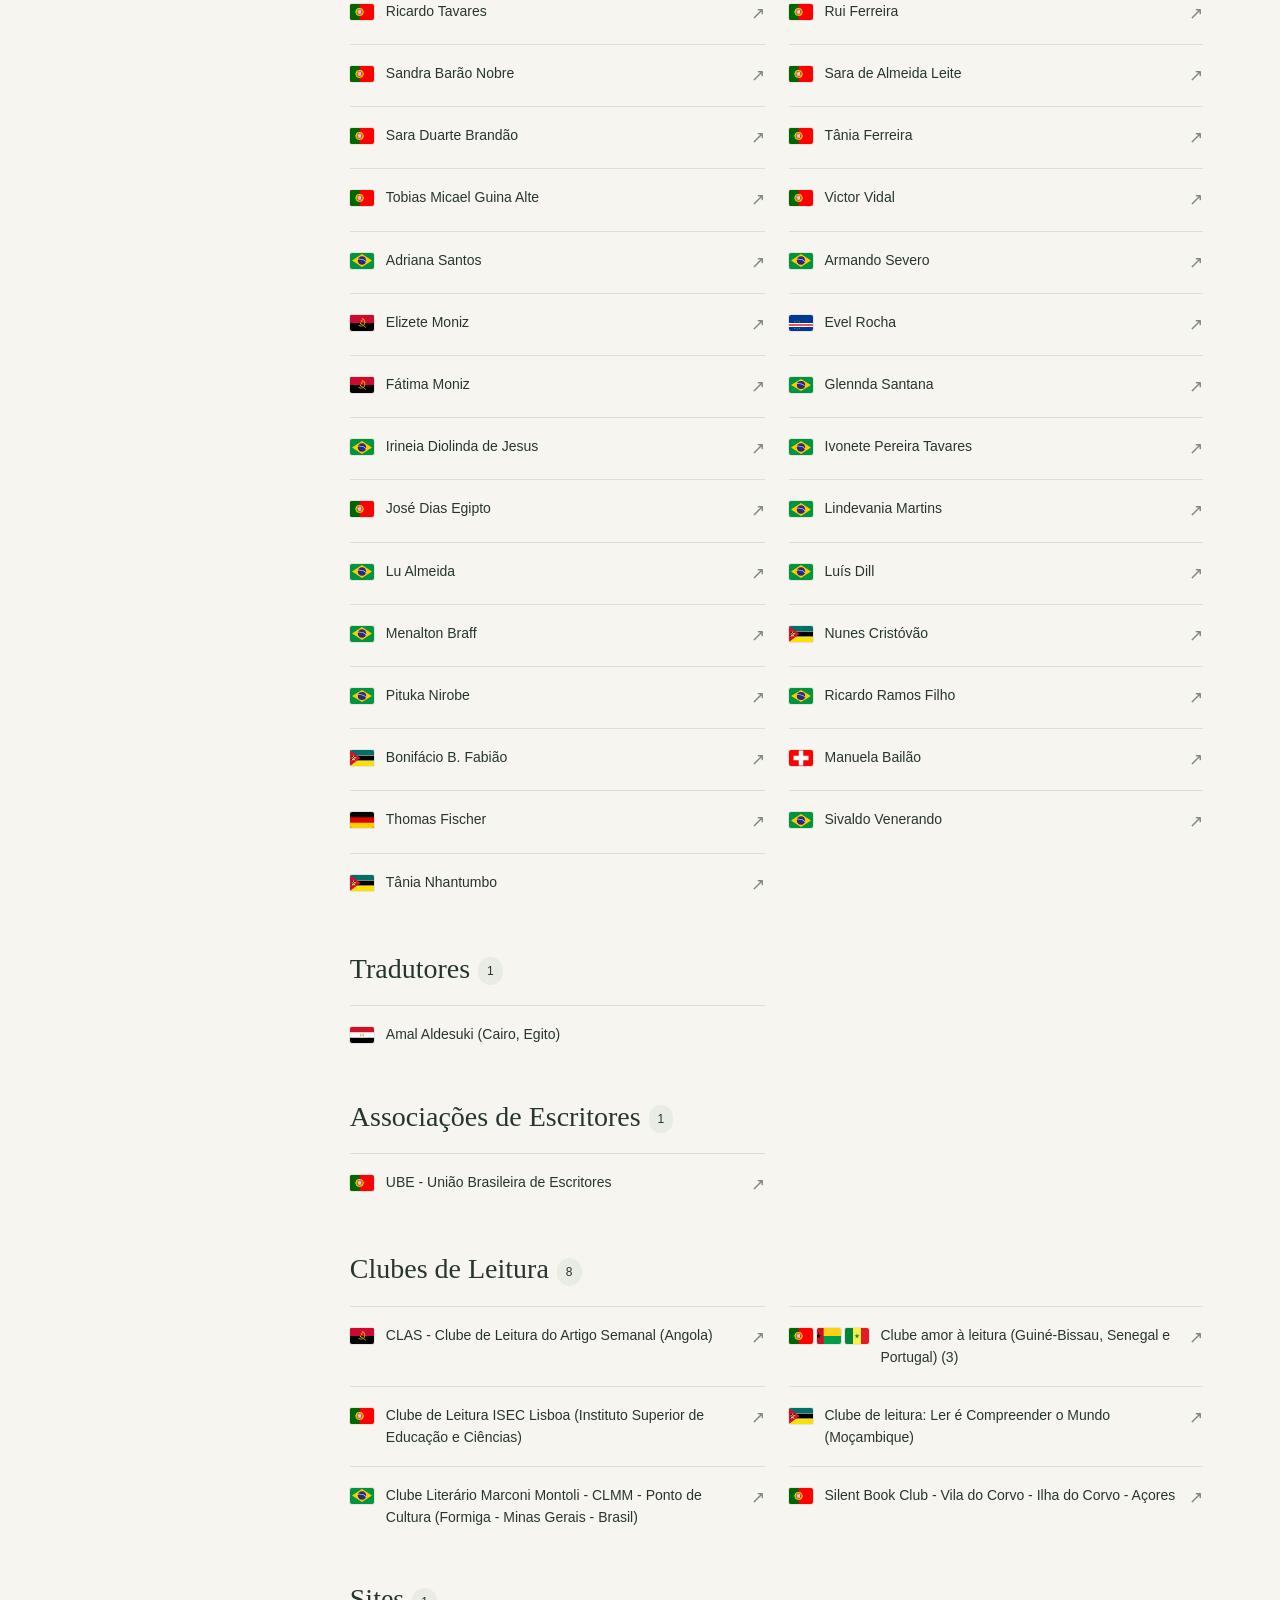
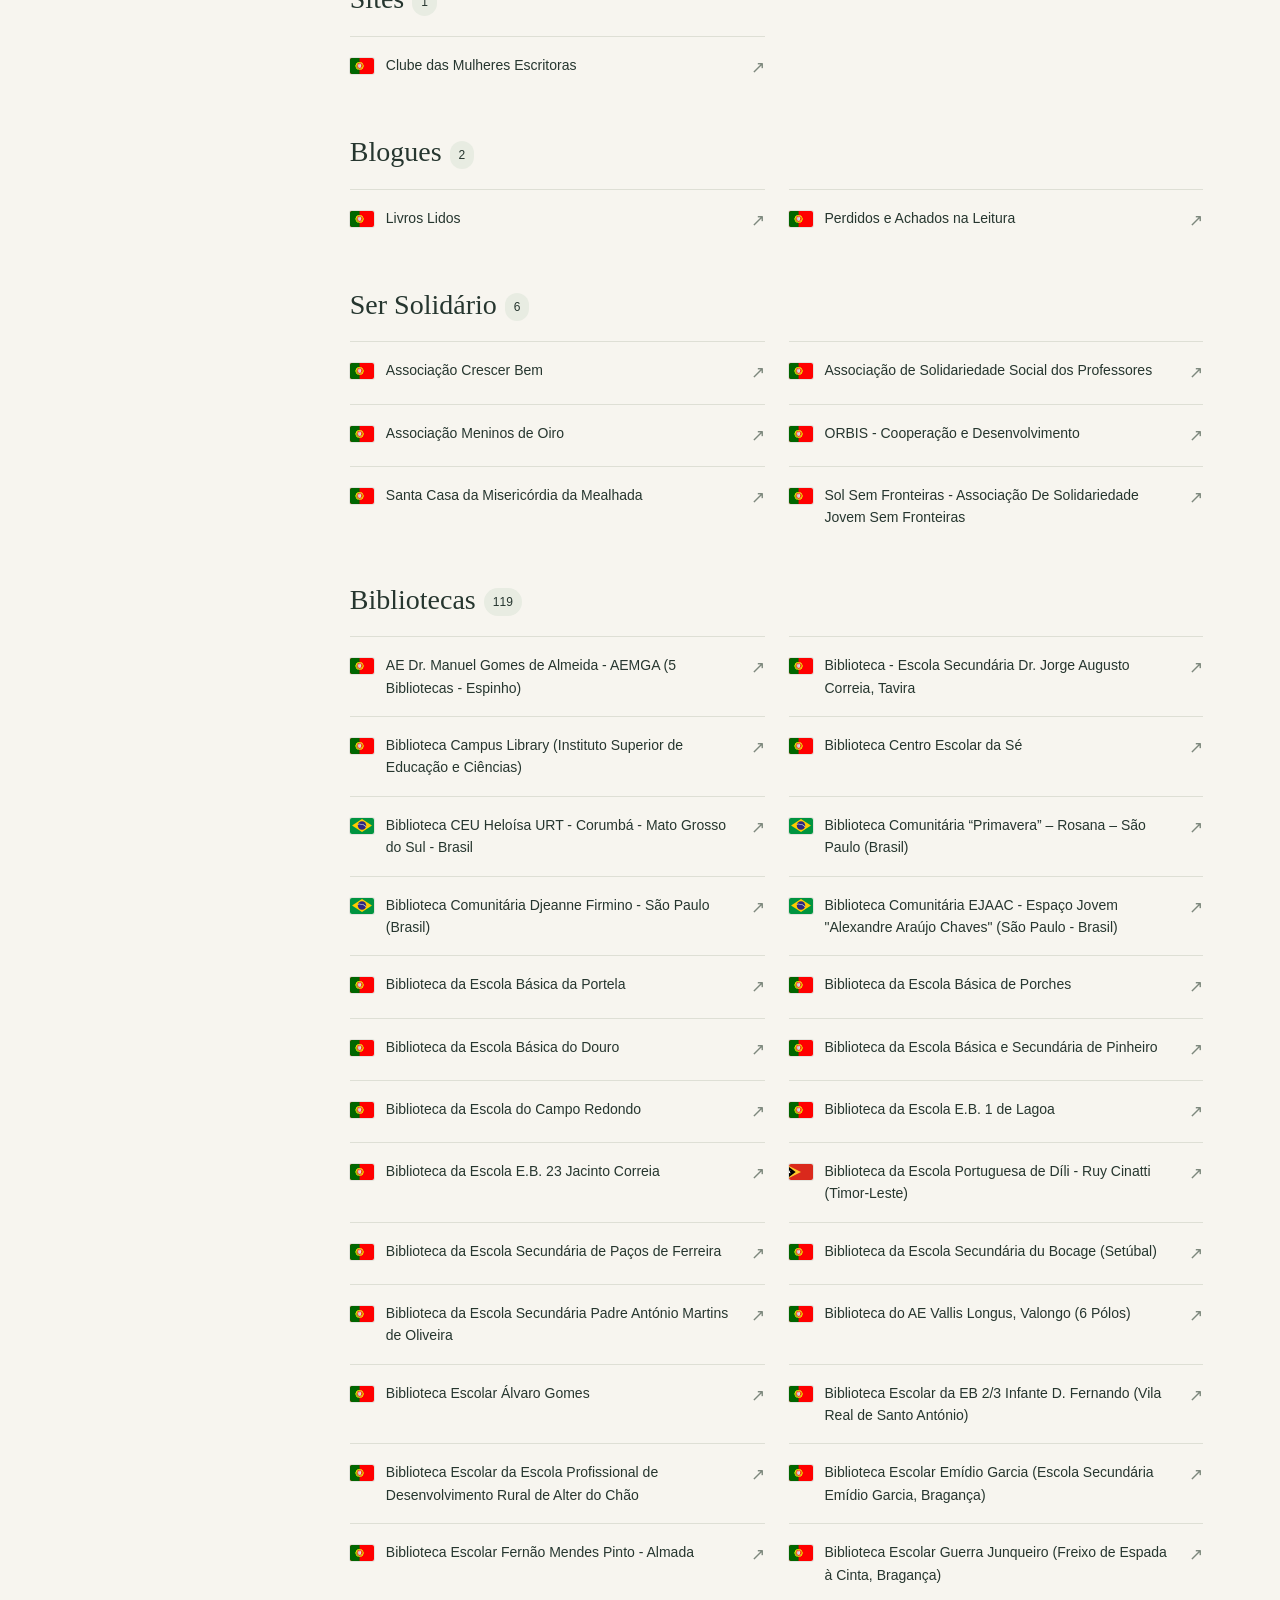
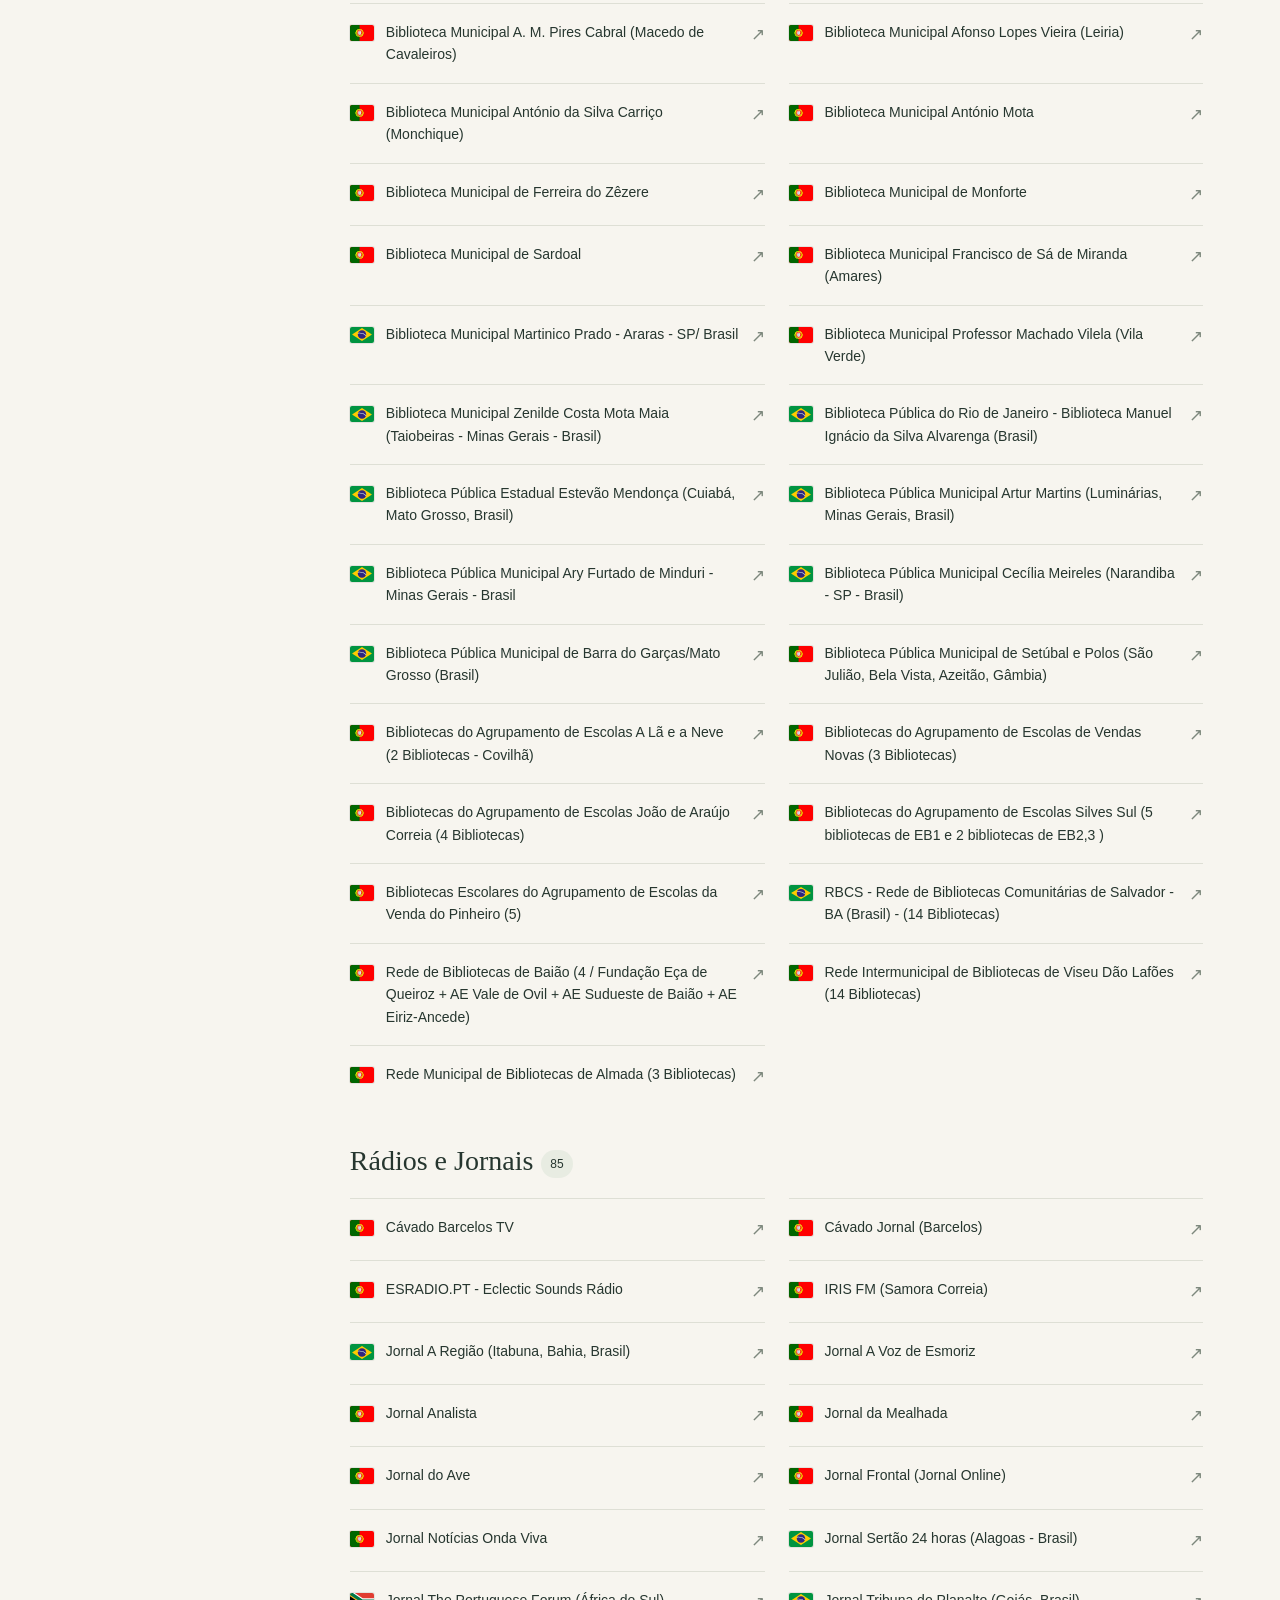
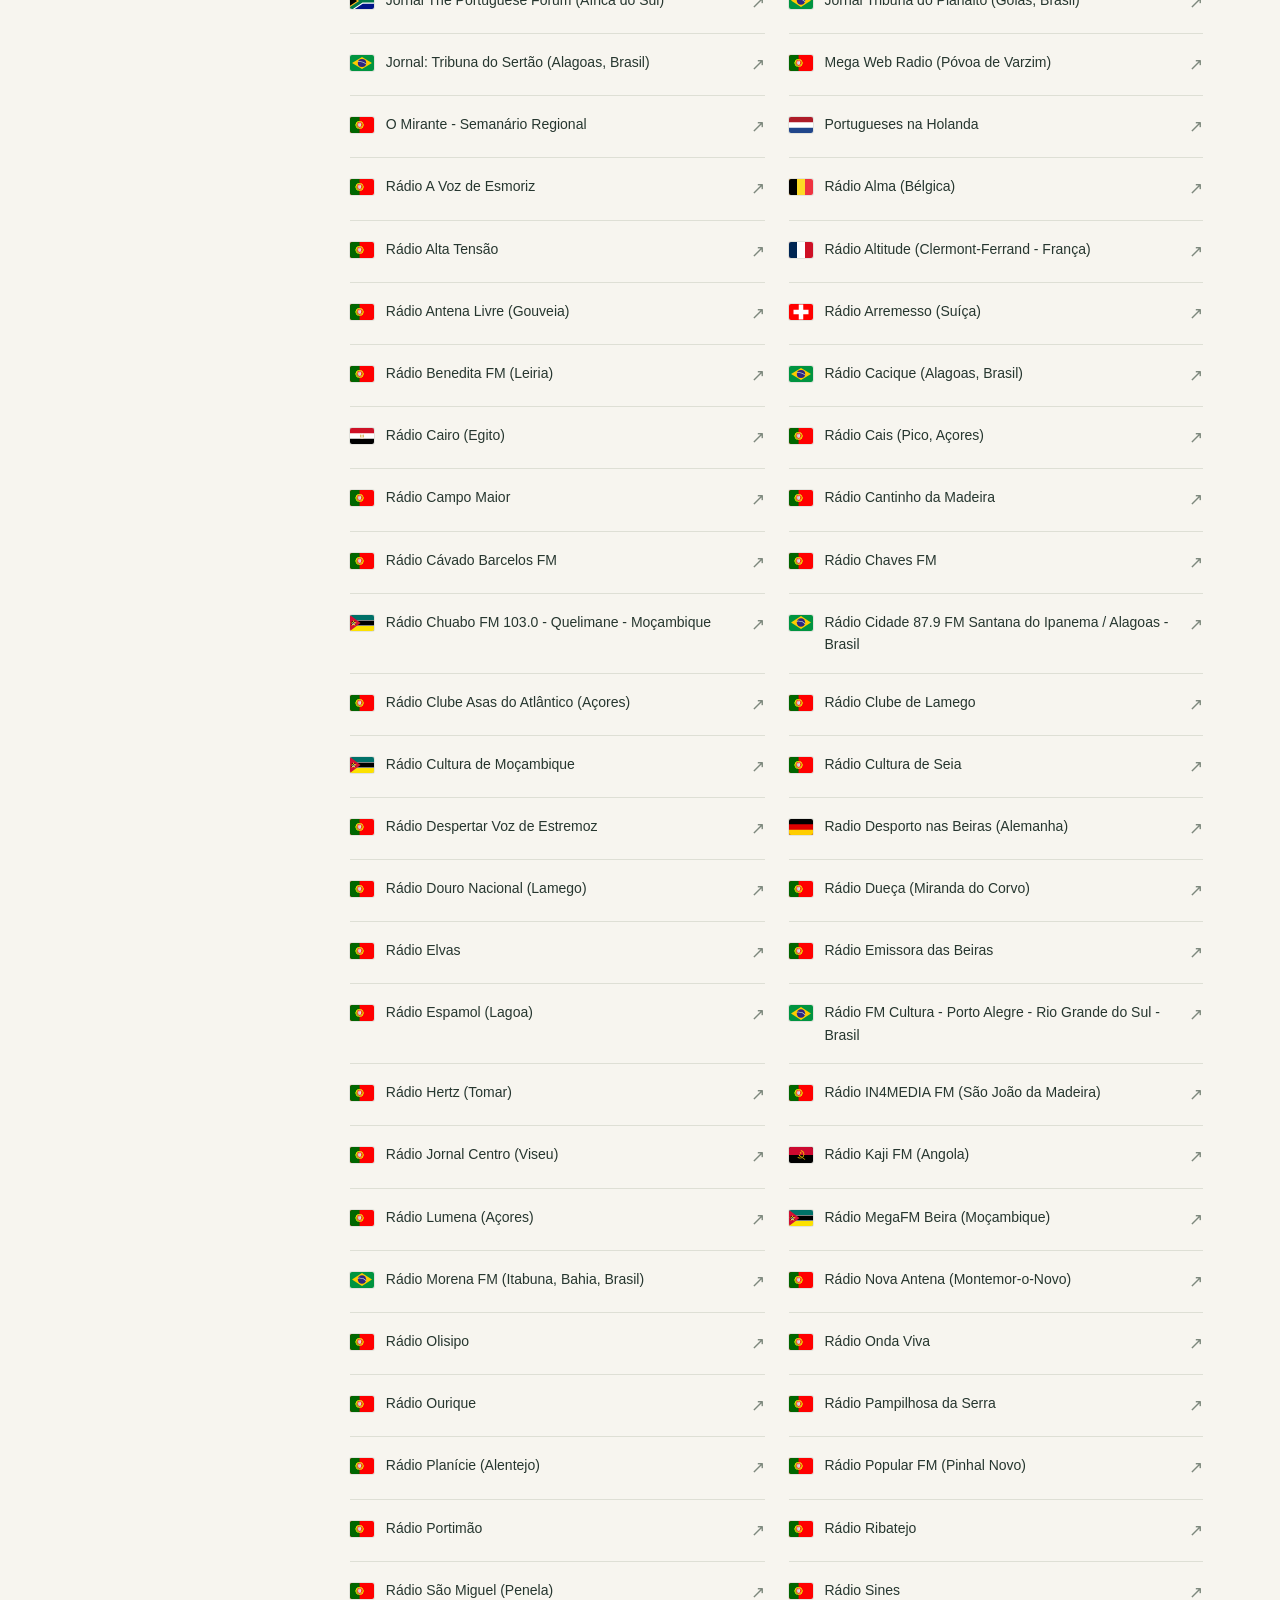
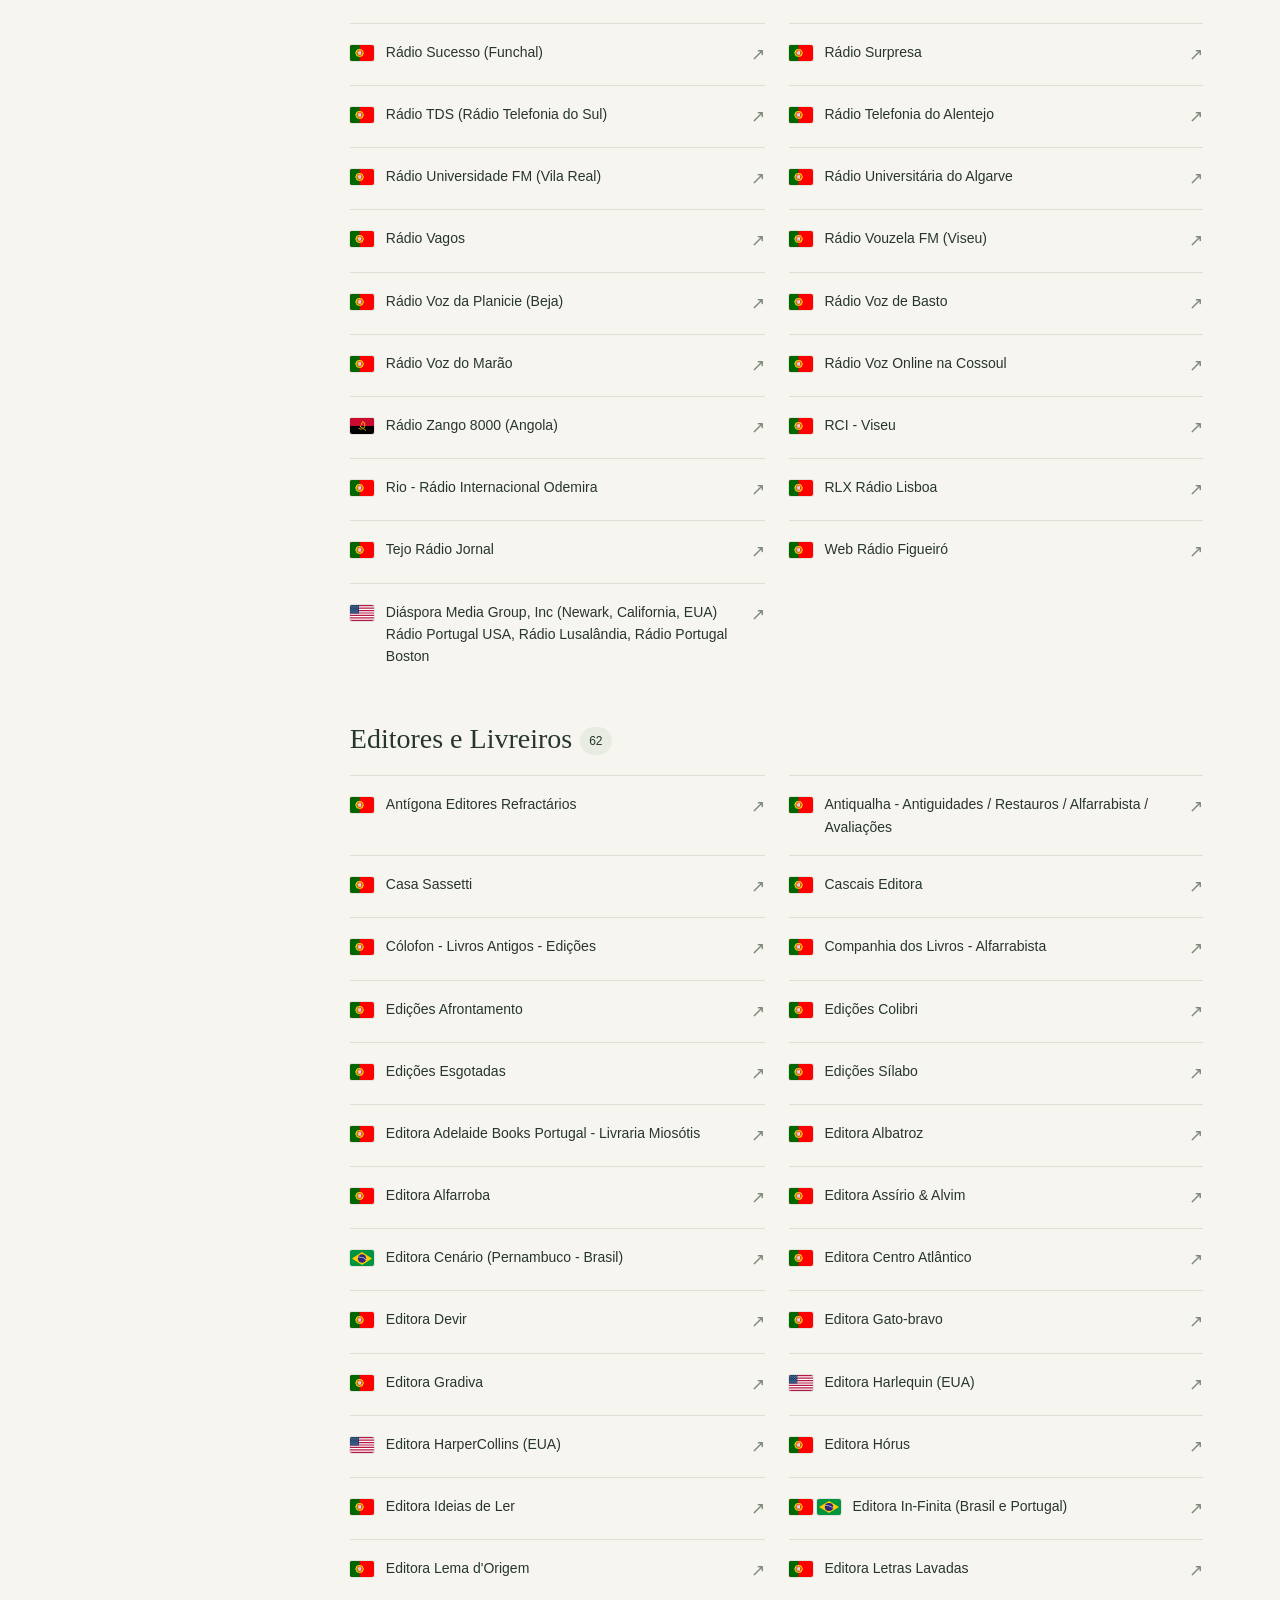
==== commit 6ba0c787: "Consultar diretamente a base de dados pública e manter administração protegida" ====
--- a/docs/index.html
+++ b/docs/index.html
@@ -1 +1 @@
-<!doctype html><html lang="pt-PT"><head><meta charset="utf-8"><meta name="viewport" content="width=device-width,initial-scale=1"><title>Parcerias · Prazeres Interrompidos</title><meta name="description" content="Conheça a rede de parcerias de Prazeres Interrompidos. Pesquisa por nome, categoria e país."><link rel="stylesheet" href="style.css"><script src="app.js" defer></script></head><body><header><a class="brand" href="https://www.prazeresinterrompidos.pt/">Prazeres Interrompidos<span>CADA EPISÓDIO, UM LIVRO</span></a><div class="actions"><a href="https://www.prazeresinterrompidos.pt/">Visitar o site ↗</a><a class="button secondary" href="https://parcerias-prazeres-interrompidos.jauntymink64.chatgpt.site/?admin=1" target="_top">Administração</a></div></header><main><div class="hero"><div><div class="eyebrow">A nossa rede internacional</div><h1 id="title">Os livros aproximam-nos.</h1><p class="intro" id="intro"></p><a href="#diretorio">Explorar as parcerias ↓</a></div><div class="stats"><div class="big" id="partners">—</div><p>parceiros unidos pelos livros</p><div class="smallstats"><div><strong id="countries-total">—</strong><span>países</span></div><div><strong id="continents">—</strong><span>continentes</span></div></div></div></div><div class="directory" id="diretorio"><div class="eyebrow">Diretório de parcerias</div><div class="tools"><input id="search" type="search" aria-label="Pesquisar parceiros" placeholder="Pesquisar por nome, instituição ou localidade…"><select id="category" aria-label="Filtrar por categoria"><option value="all">Todas as categorias</option></select><select id="country" aria-label="Filtrar por país"><option value="all">Todos os países</option></select></div><div class="layout"><aside id="nav" aria-label="Categorias"></aside><div><p class="muted" id="results" aria-live="polite">A carregar a lista…</p><div id="list"></div><div id="empty" hidden><h2>Nenhum resultado encontrado.</h2><button class="button" id="clear">Limpar pesquisa</button></div><p id="error" role="alert" hidden>Não foi possível carregar a lista. Atualiza a página para tentar novamente.</p></div></div></div></main><footer><span>Prazeres Interrompidos · Projeto Internacional de Promoção da Leitura, dos Livros e dos Escritores</span><a href="https://www.prazeresinterrompidos.pt/parcerias-lista" target="_blank" rel="noopener">Lista original ↗</a></footer><noscript>Ativa o JavaScript para pesquisar e consultar o diretório.</noscript></body></html>+<!doctype html><html lang="pt-PT"><head><meta charset="utf-8"><meta name="viewport" content="width=device-width,initial-scale=1"><title>Parcerias · Prazeres Interrompidos</title><meta name="description" content="Conheça a rede de parcerias de Prazeres Interrompidos. Pesquisa por nome, categoria e país."><link rel="stylesheet" href="style.css"><script src="app.js" defer></script></head><body><header><a class="brand" href="https://www.prazeresinterrompidos.pt/">Prazeres Interrompidos<span>CADA EPISÓDIO, UM LIVRO</span></a><div class="actions"><a href="https://www.prazeresinterrompidos.pt/">Visitar o site ↗</a><a class="button secondary" href="https://parcerias-prazeres-interrompidos.jauntymink64.chatgpt.site/?admin=1" target="_blank" rel="noopener">Administração</a></div></header><main><div class="hero"><div><div class="eyebrow">A nossa rede internacional</div><h1 id="title">Os livros aproximam-nos.</h1><p class="intro" id="intro"></p><a href="#diretorio">Explorar as parcerias ↓</a></div><div class="stats"><div class="big" id="partners">—</div><p>parceiros unidos pelos livros</p><div class="smallstats"><div><strong id="countries-total">—</strong><span>países</span></div><div><strong id="continents">—</strong><span>continentes</span></div></div></div></div><div class="directory" id="diretorio"><div class="eyebrow">Diretório de parcerias</div><p id="stale" class="muted" role="status" hidden>A mostrar a cópia de reserva. Não foi possível consultar os dados atuais; tenta atualizar a lista dentro de alguns momentos.</p><button class="button secondary" id="refresh">Atualizar lista</button><div class="tools"><input id="search" type="search" aria-label="Pesquisar parceiros" placeholder="Pesquisar por nome, instituição ou localidade…"><select id="category" aria-label="Filtrar por categoria"><option value="all">Todas as categorias</option></select><select id="country" aria-label="Filtrar por país"><option value="all">Todos os países</option></select></div><div class="layout"><aside id="nav" aria-label="Categorias"></aside><div><p class="muted" id="results" aria-live="polite">A carregar a lista…</p><div id="list"></div><div id="empty" hidden><h2>Nenhum resultado encontrado.</h2><button class="button" id="clear">Limpar pesquisa</button></div><p id="error" role="alert" hidden>Não foi possível carregar a lista. Atualiza a página para tentar novamente.</p></div></div></div></main><footer><span>Prazeres Interrompidos · Projeto Internacional de Promoção da Leitura, dos Livros e dos Escritores</span><a href="https://www.prazeresinterrompidos.pt/parcerias-lista" target="_blank" rel="noopener">Lista original ↗</a></footer><noscript>Ativa o JavaScript para pesquisar e consultar o diretório.</noscript></body></html>
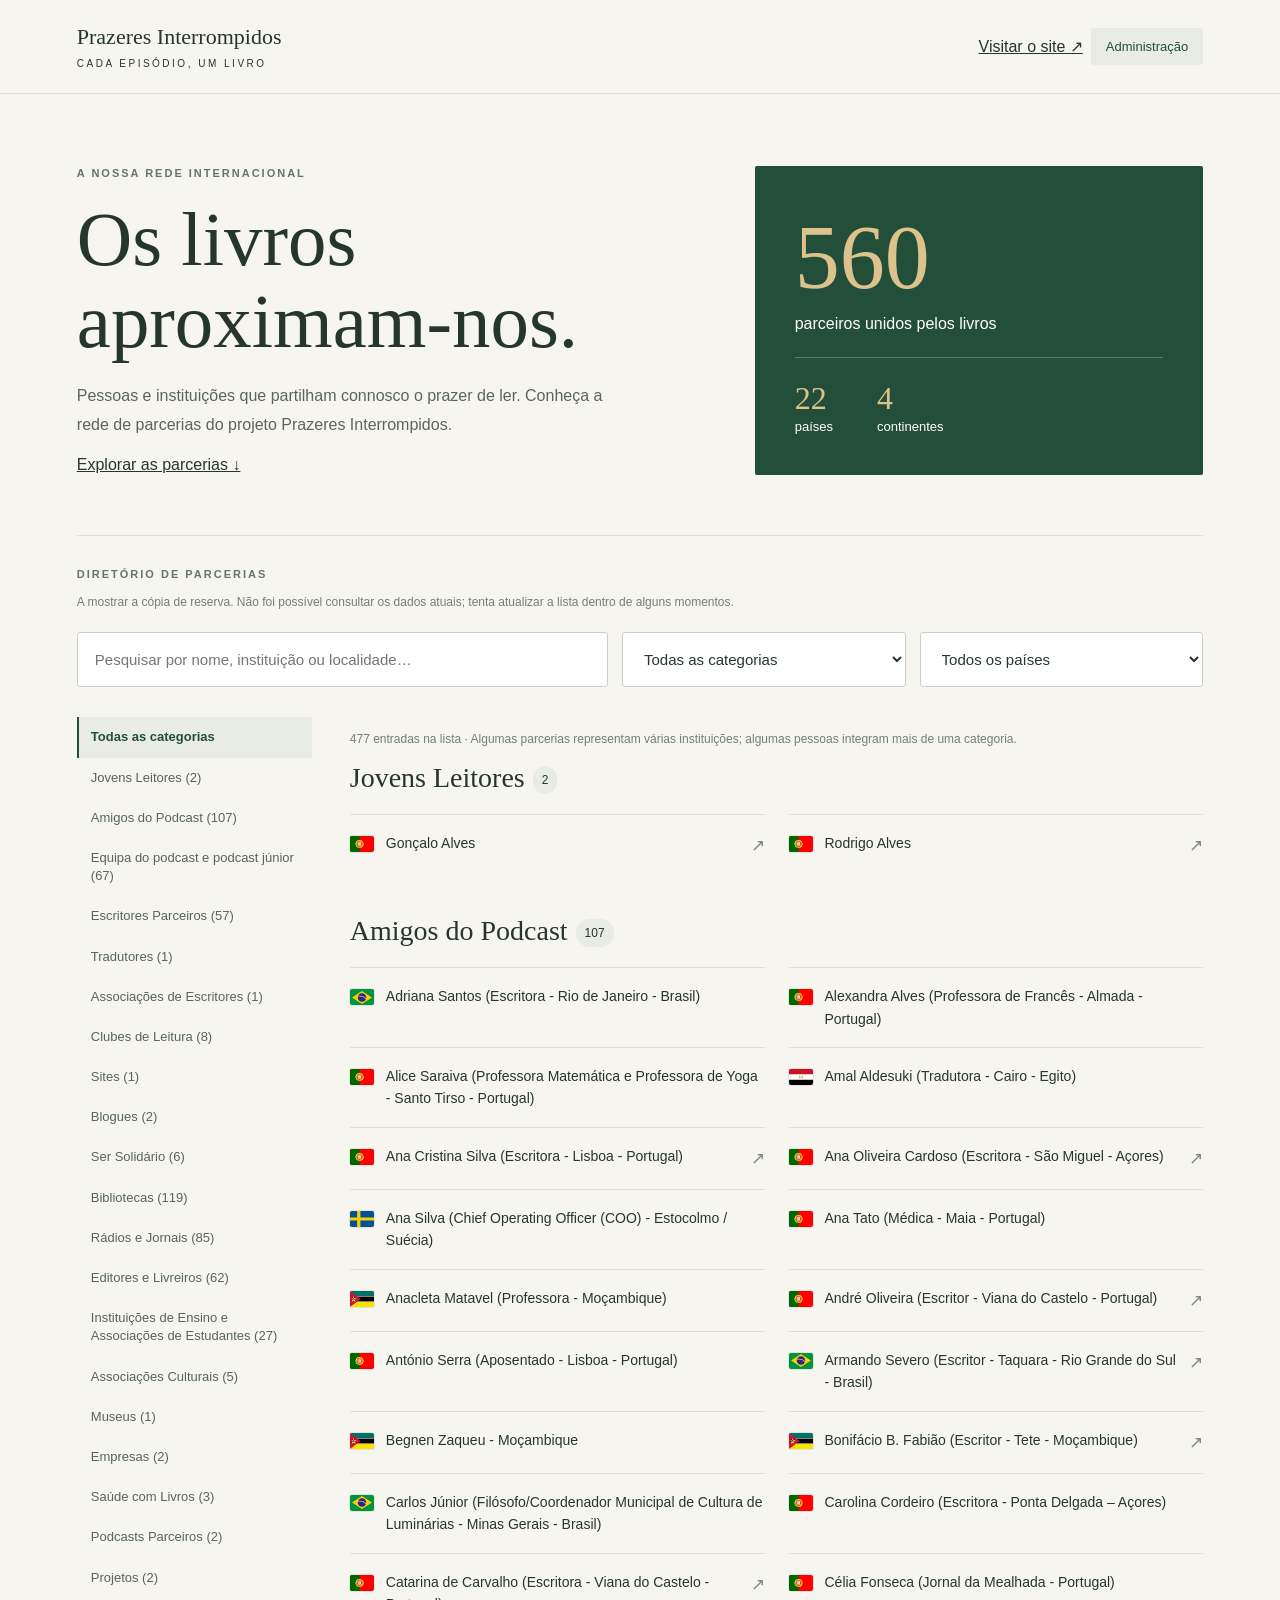
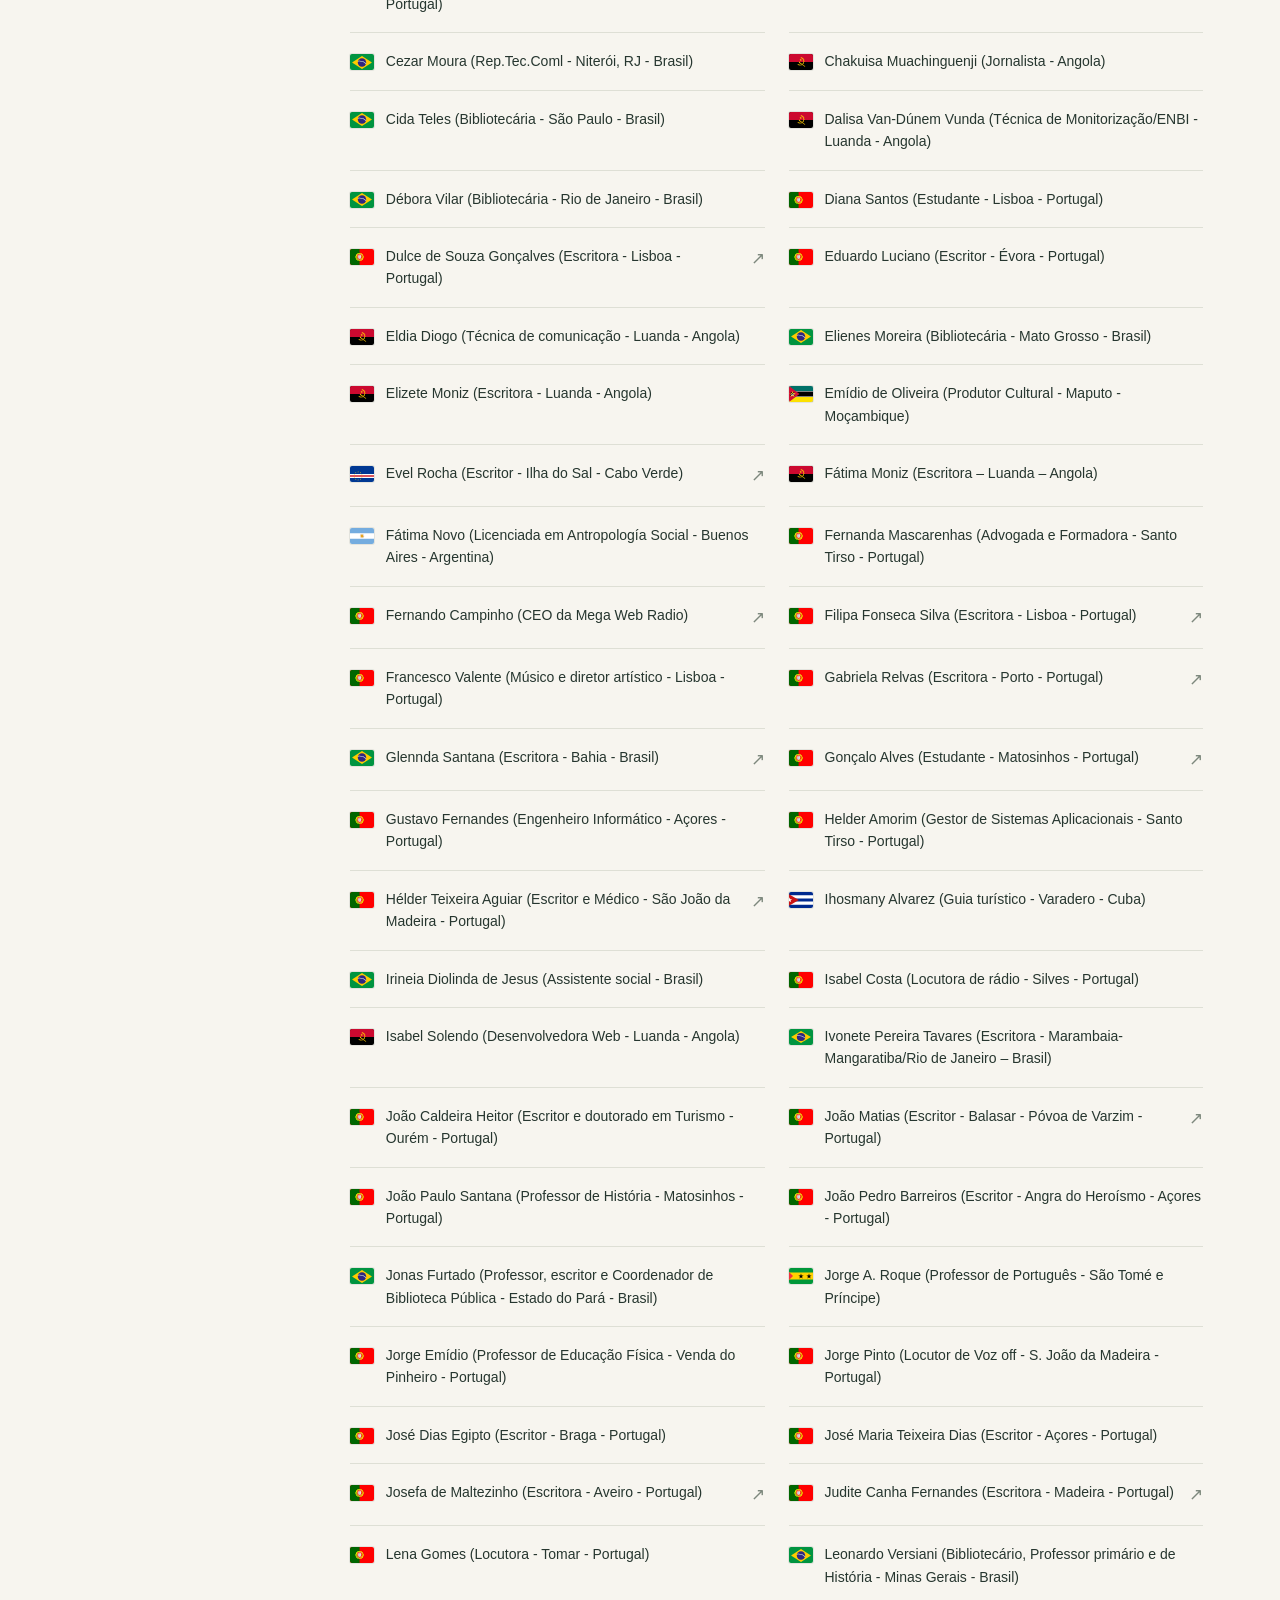
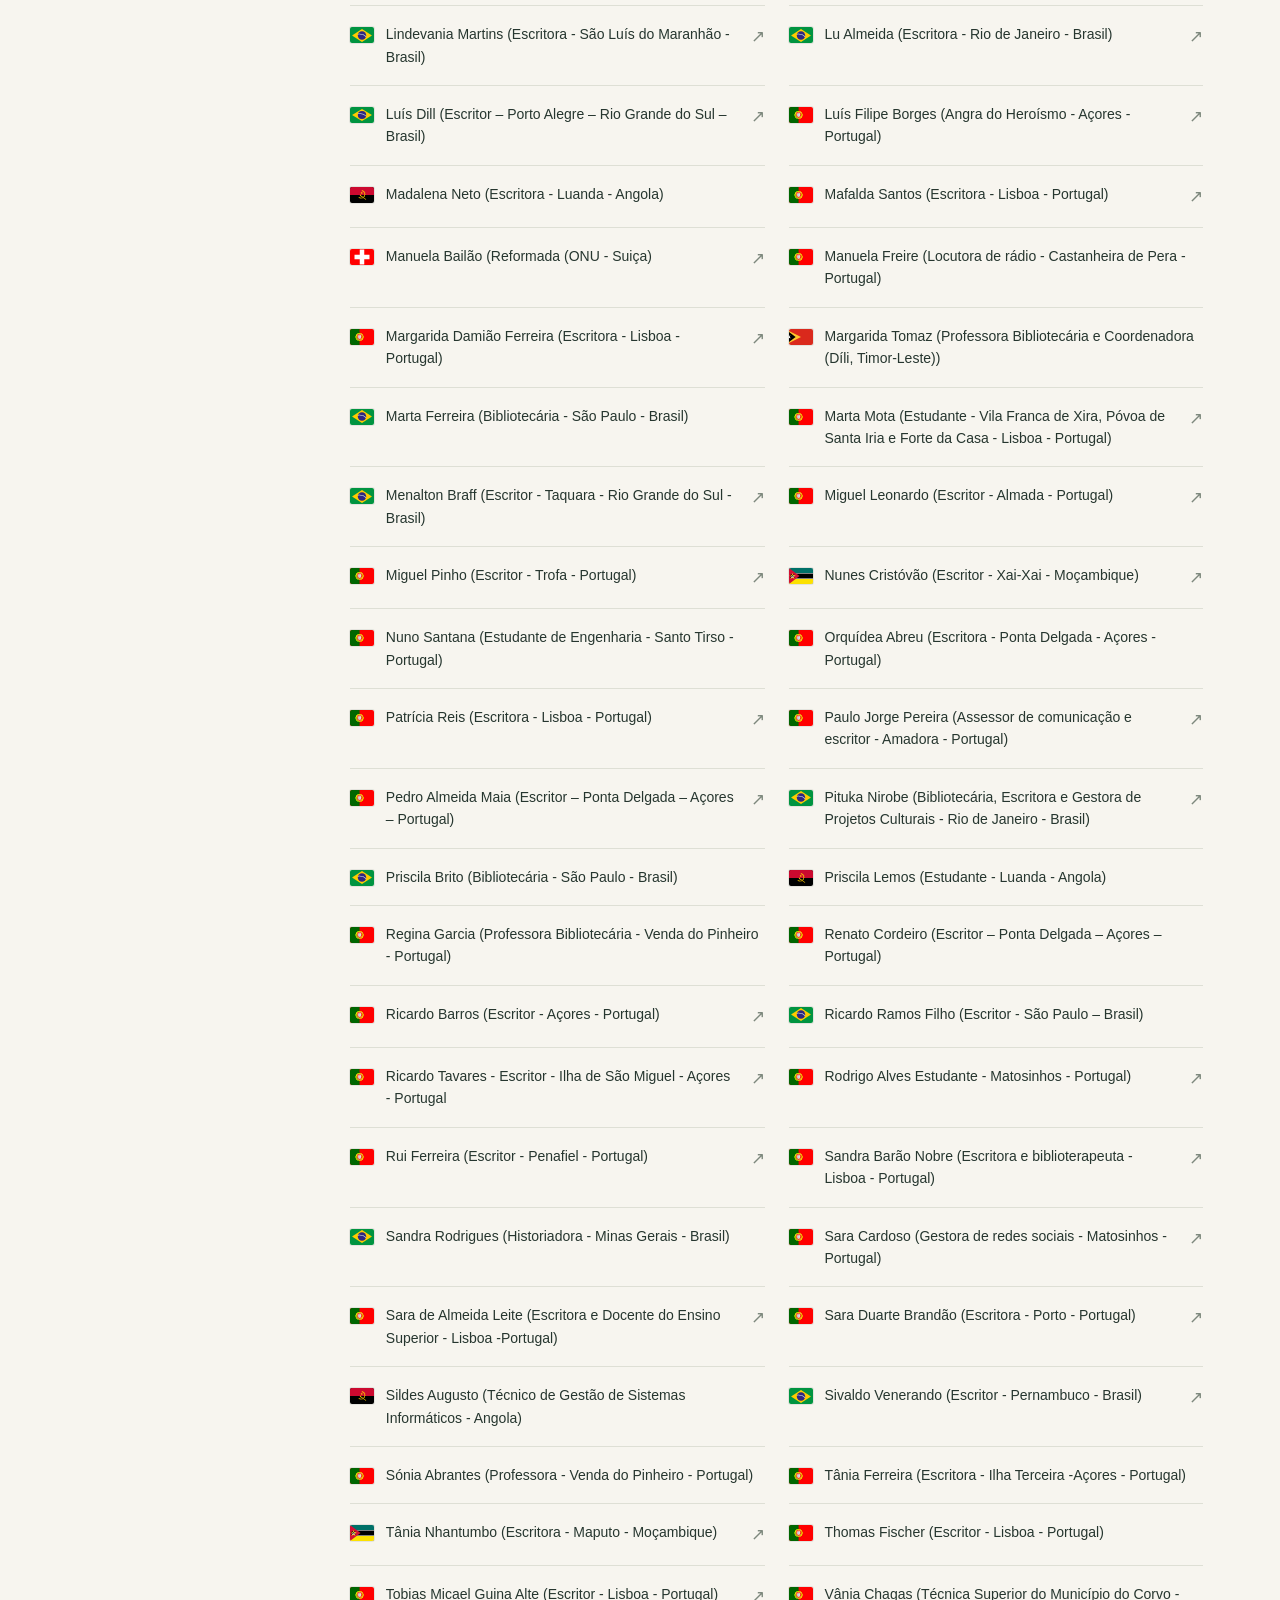
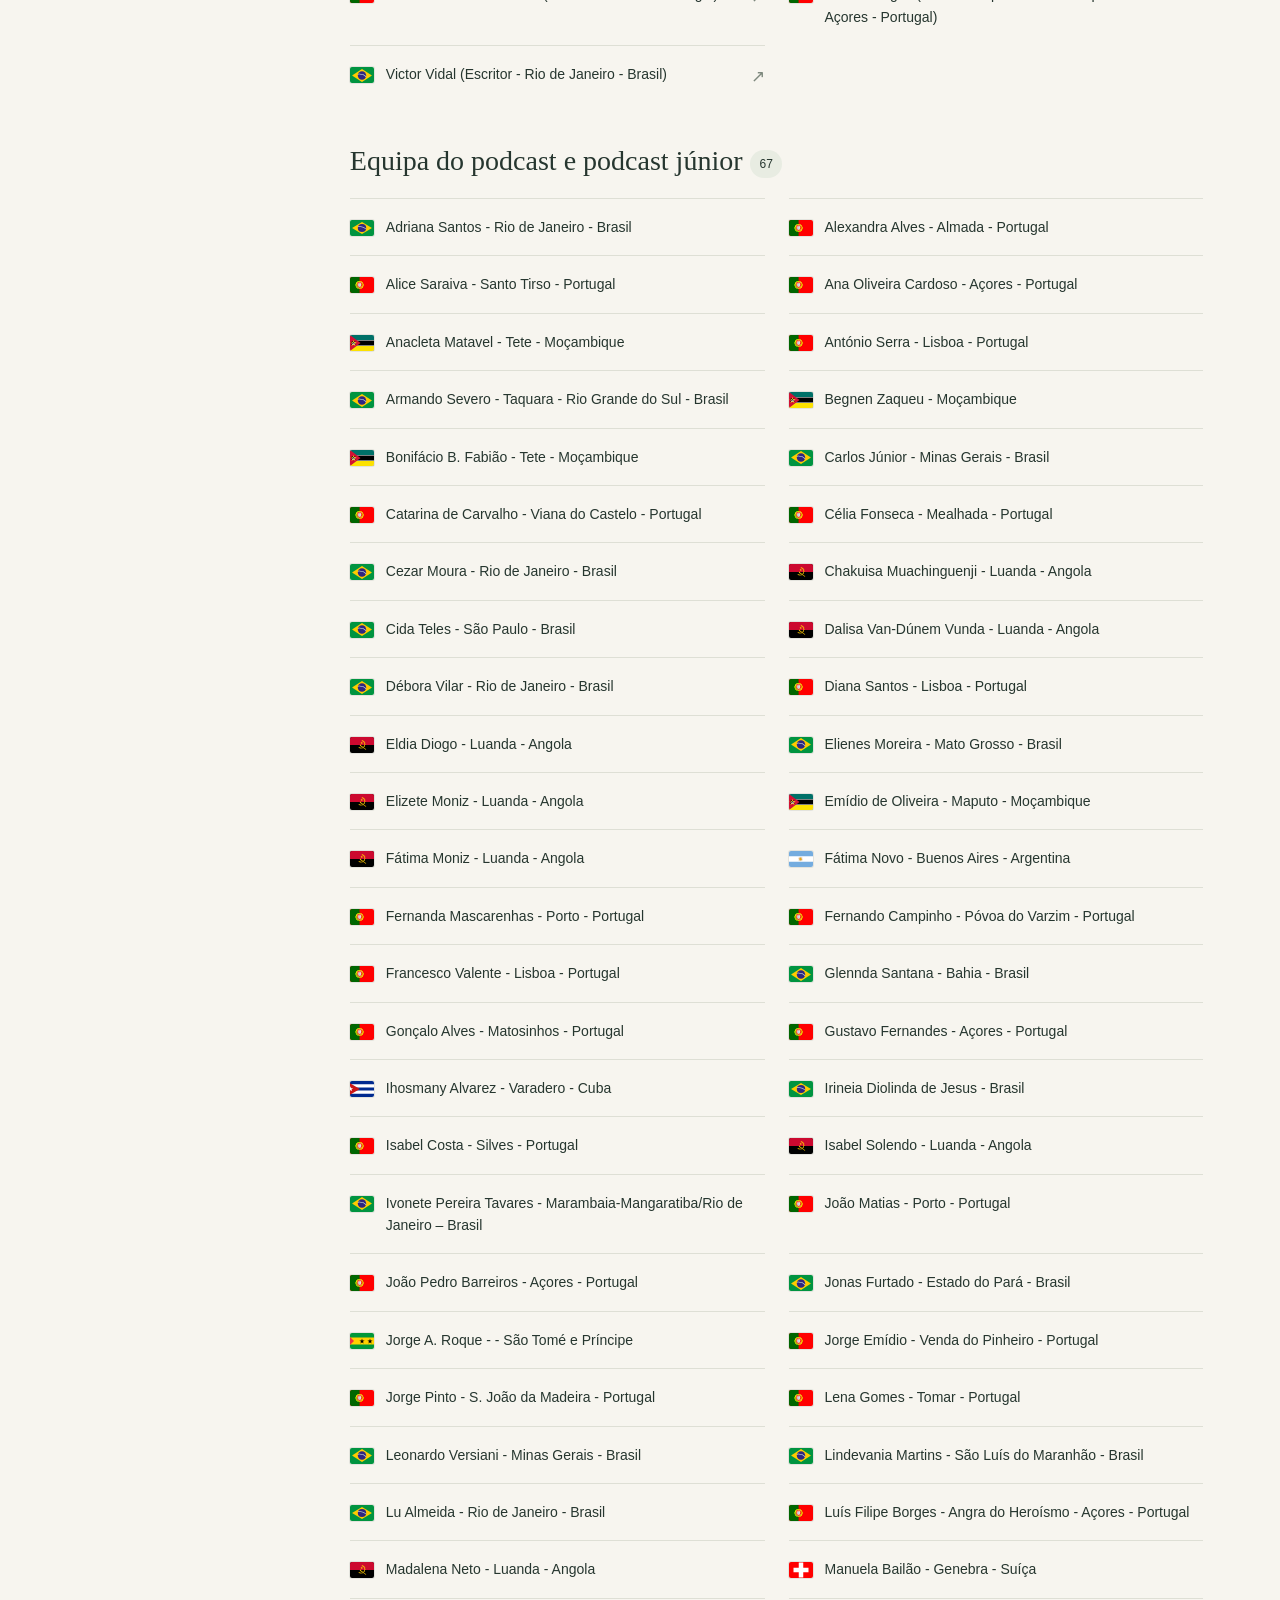
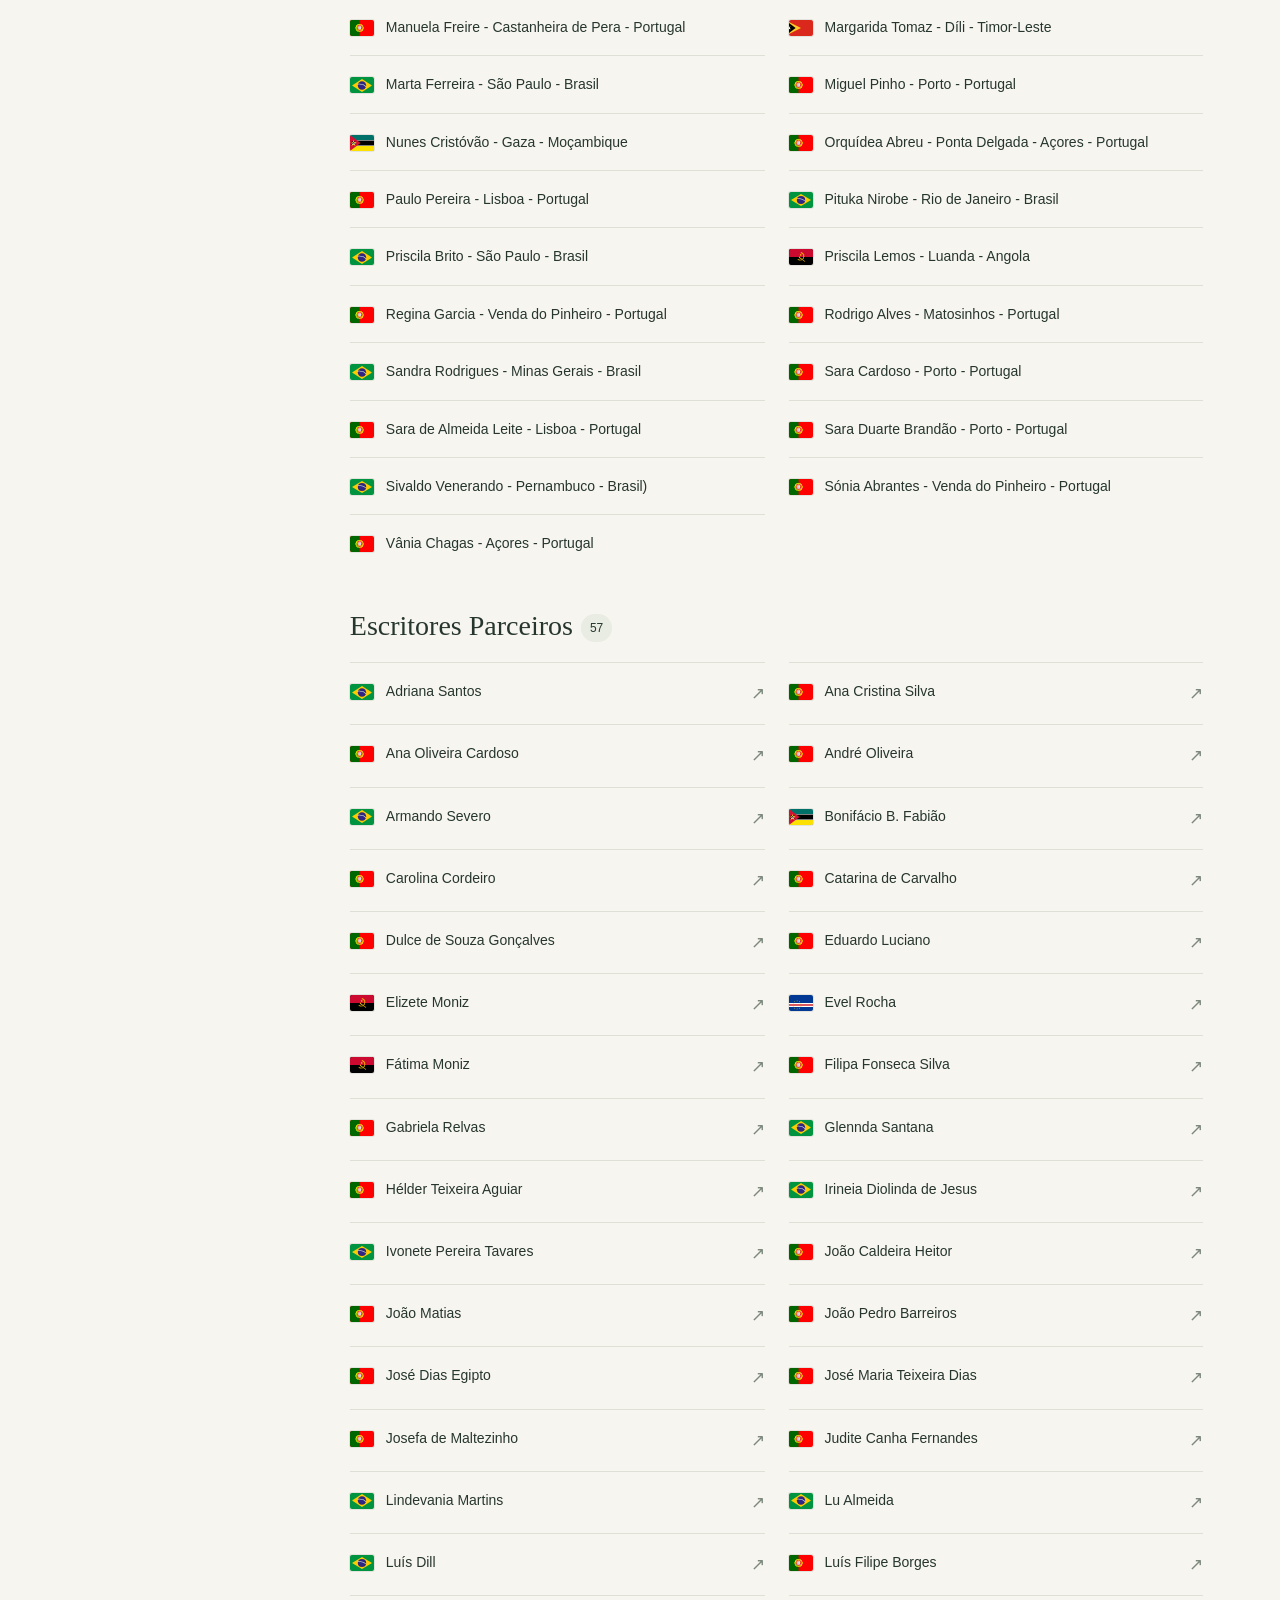
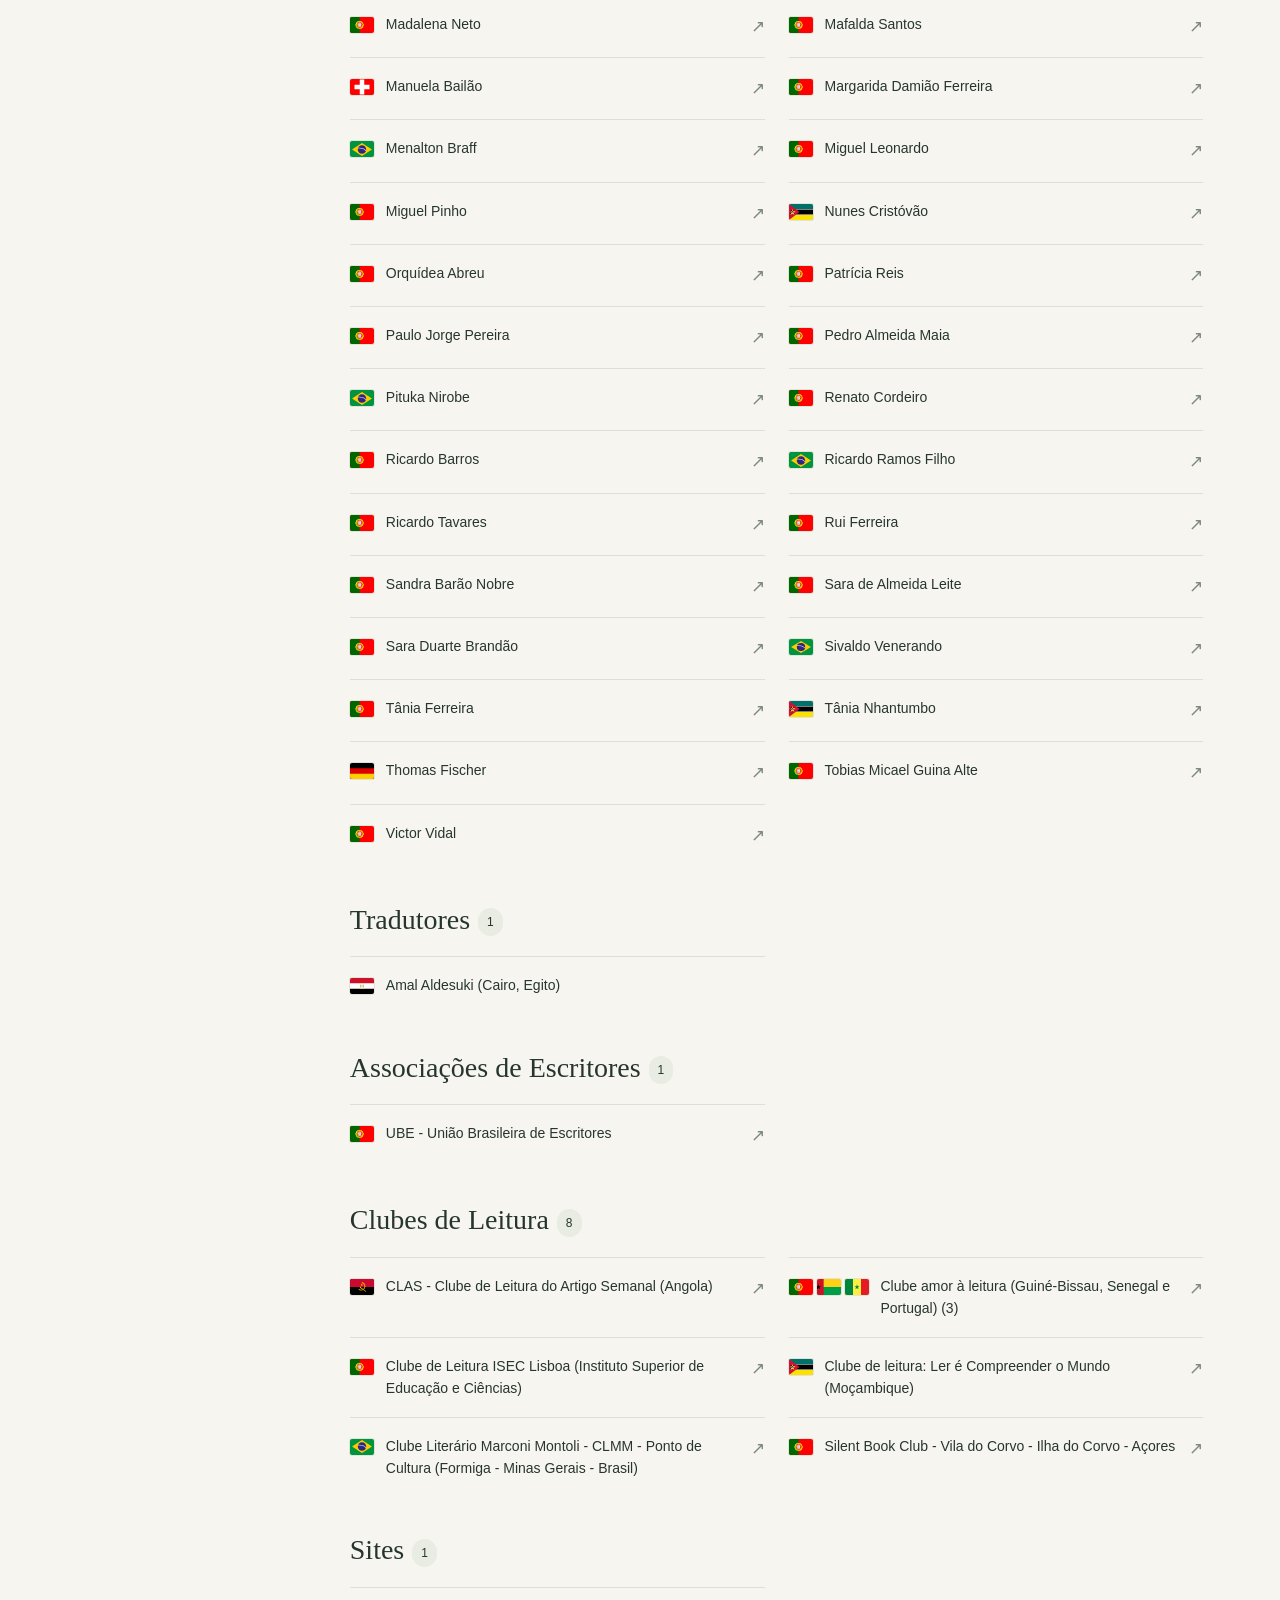
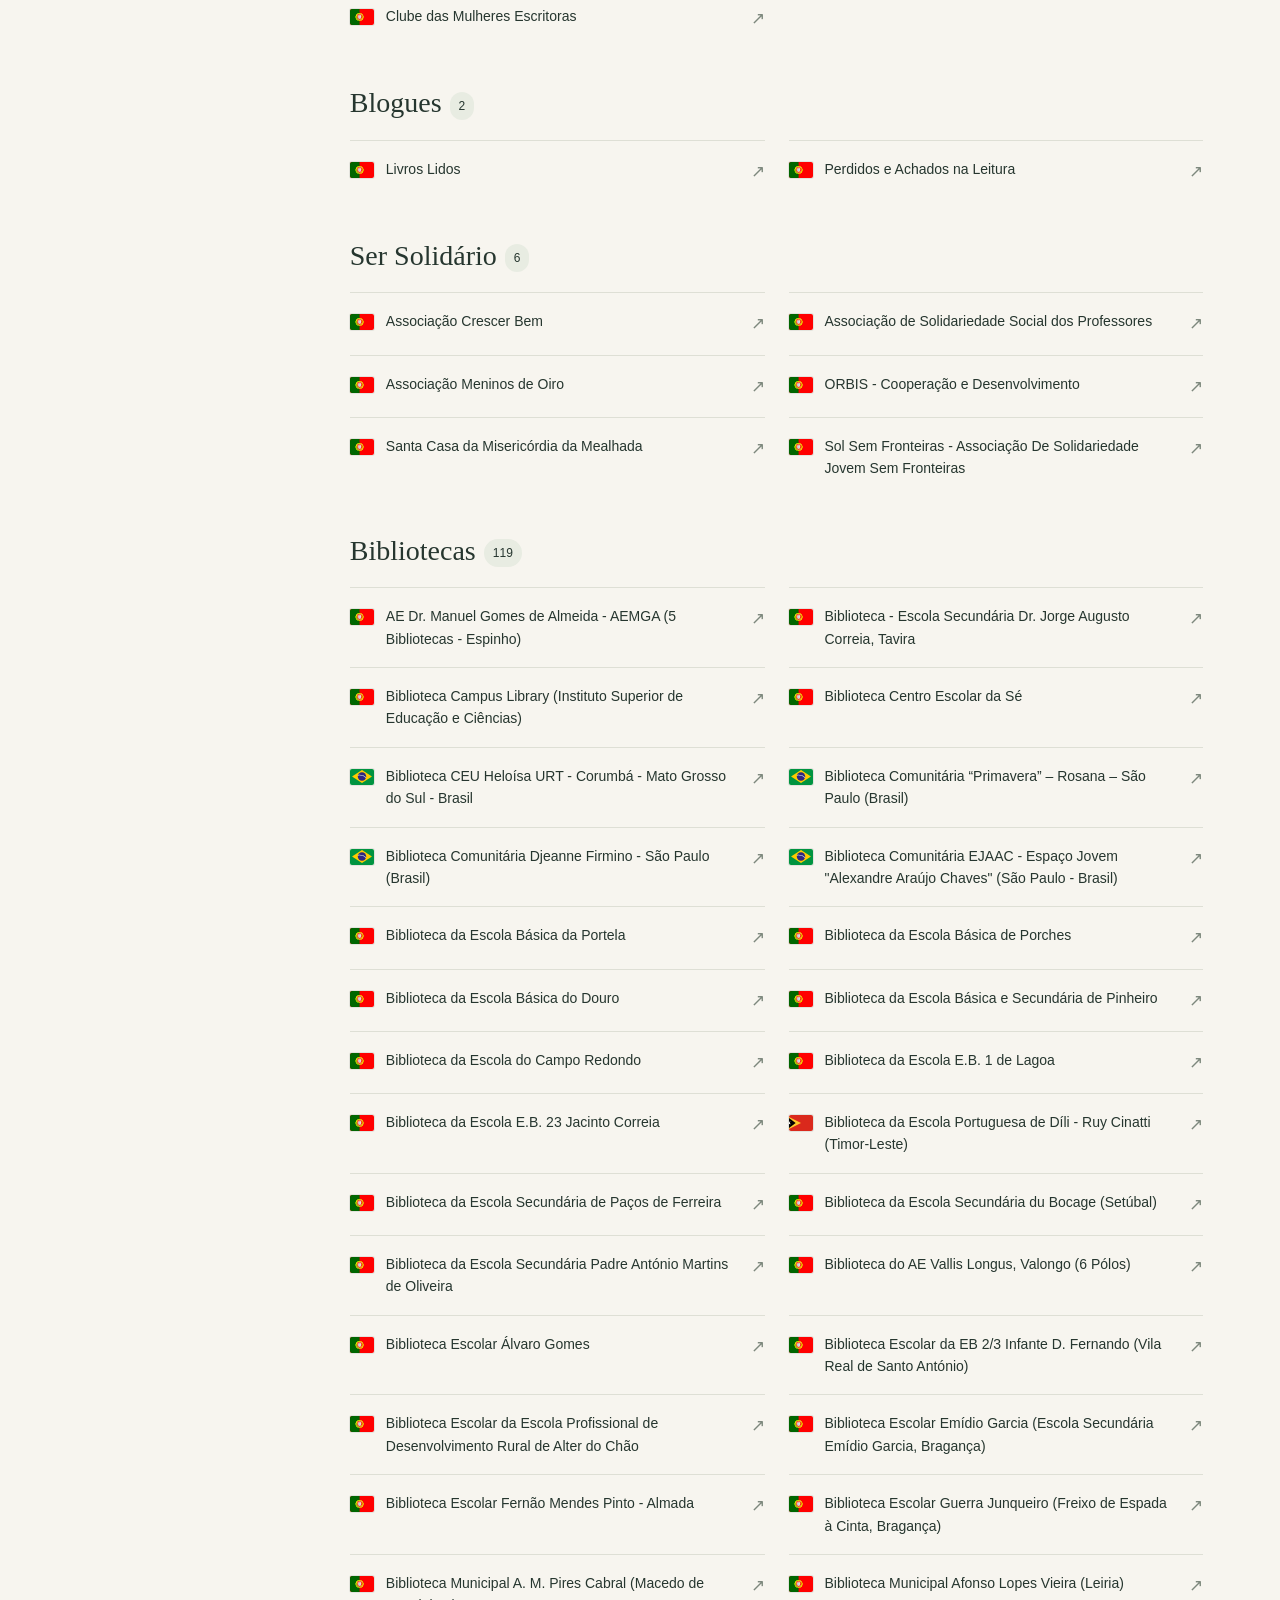
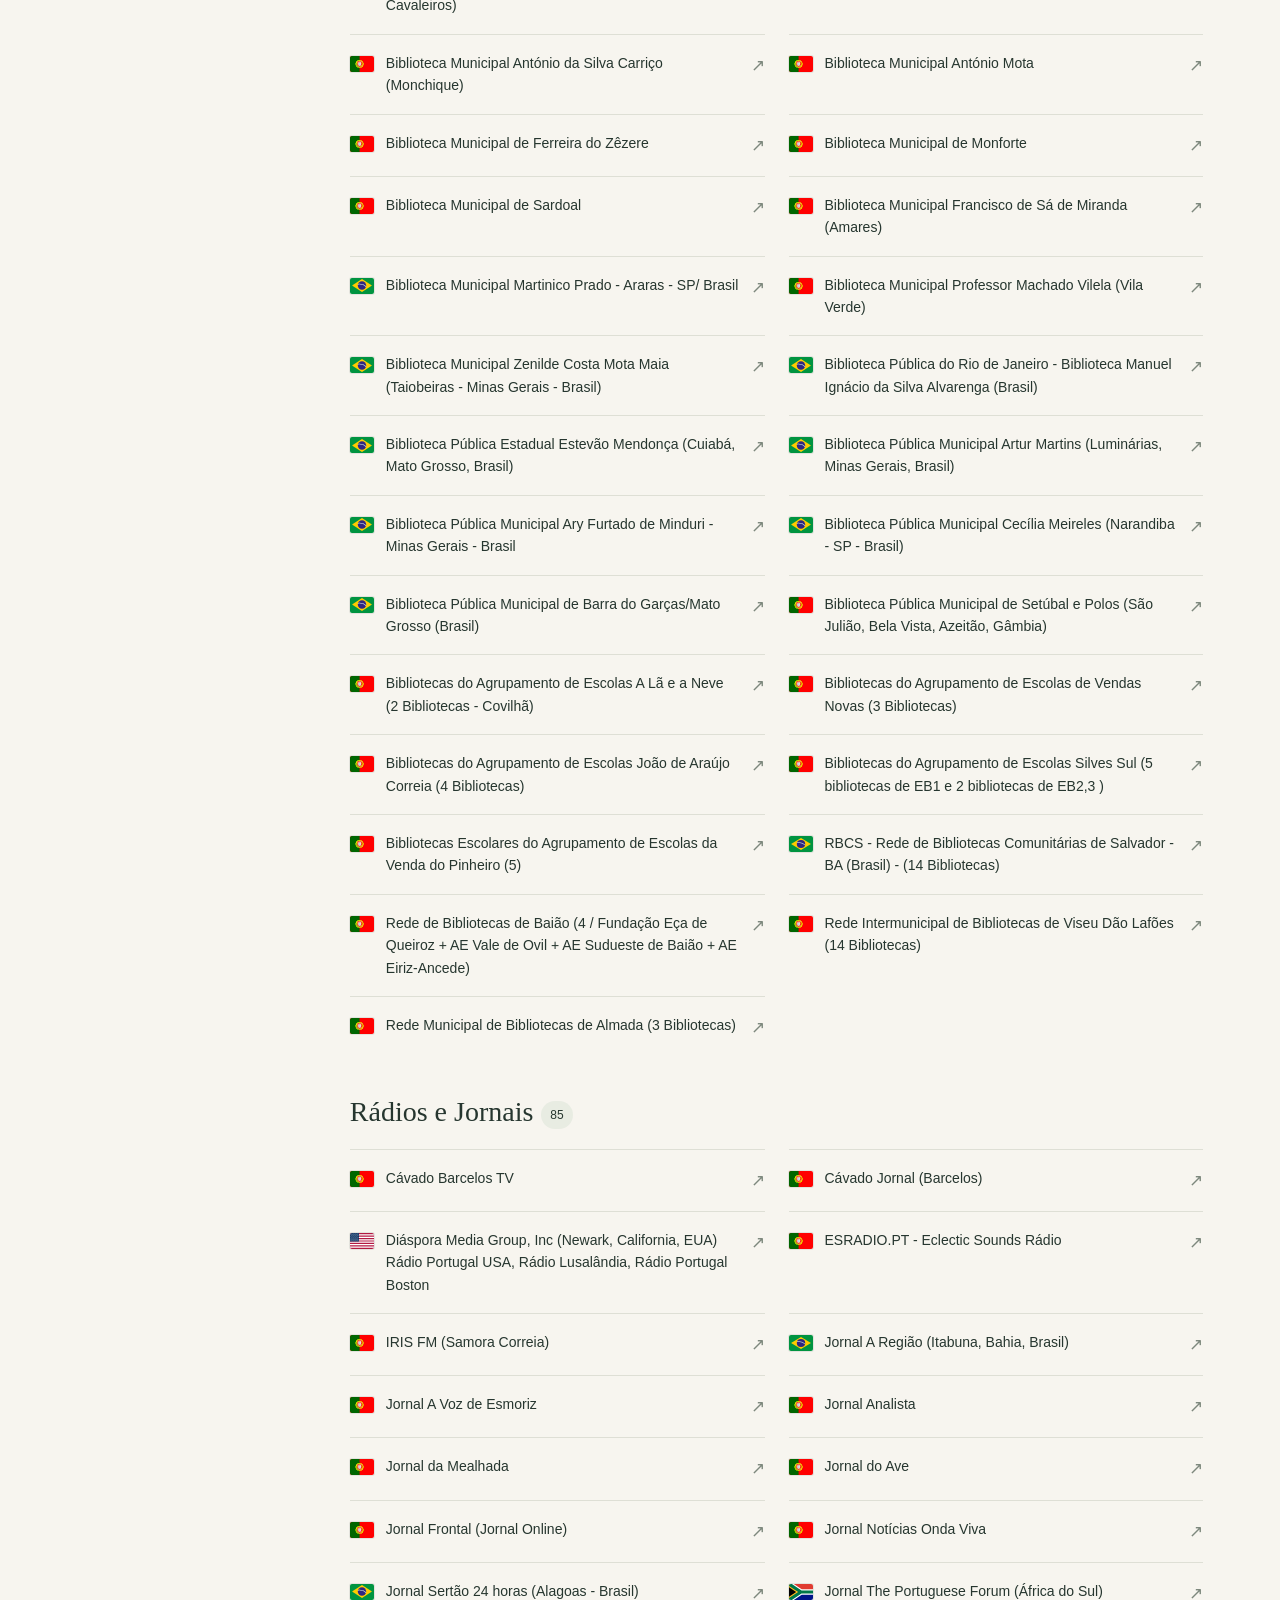
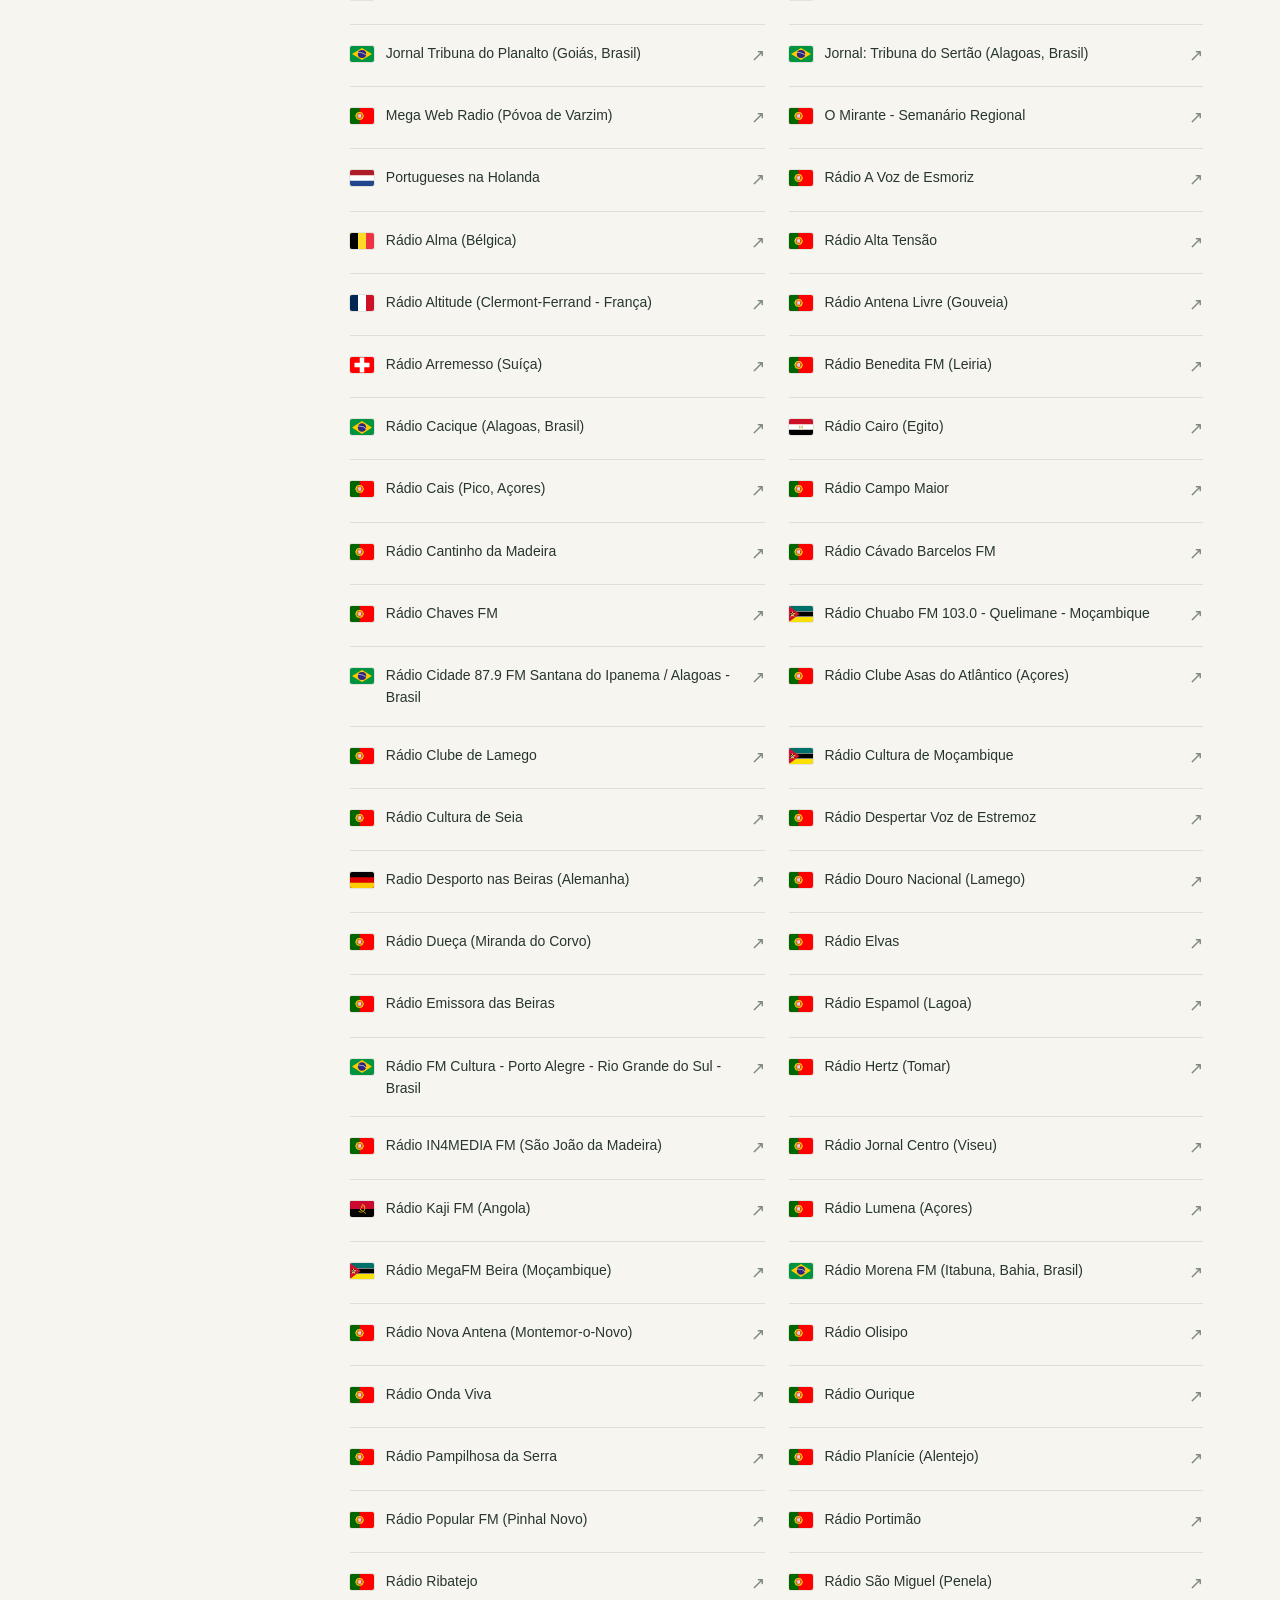
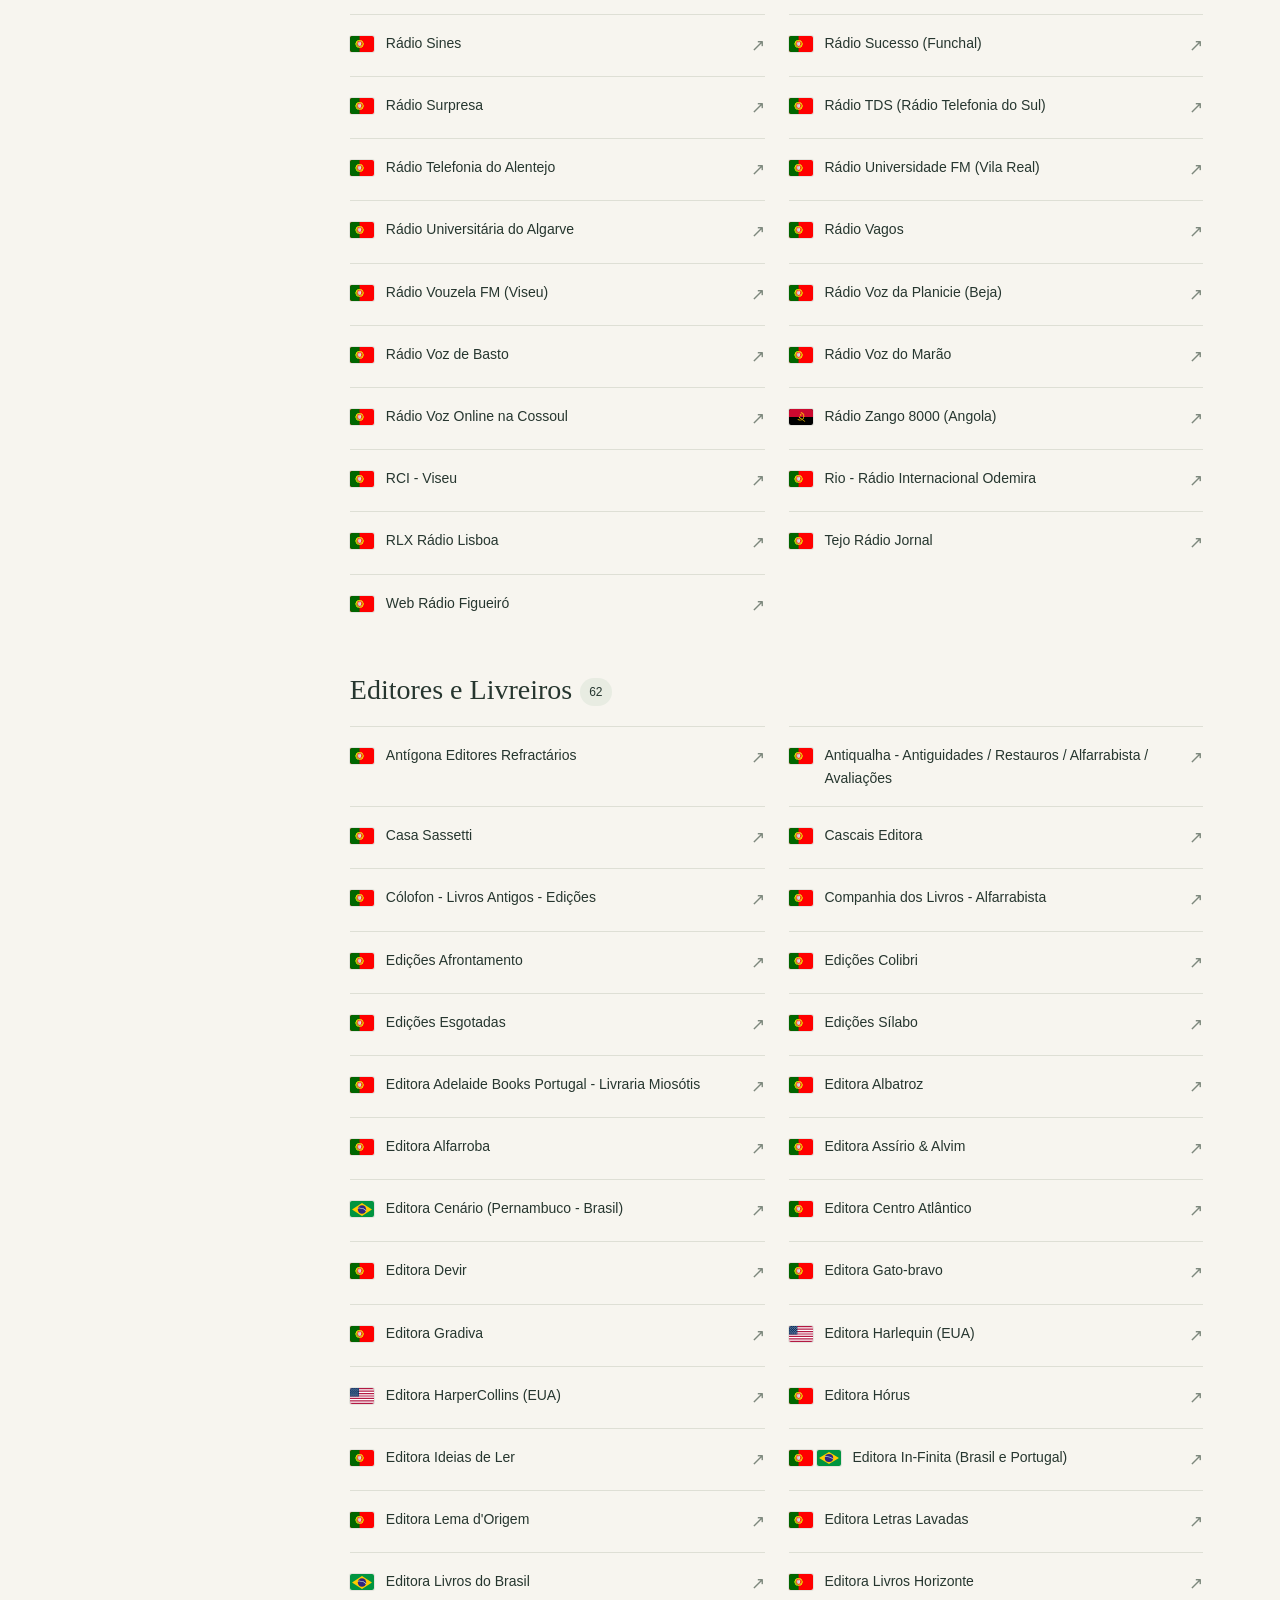
==== commit 589c18cc: "Atualizar automaticamente a lista e retirar o botão de atualização" ====
--- a/docs/index.html
+++ b/docs/index.html
@@ -1 +1 @@
-<!doctype html><html lang="pt-PT"><head><meta charset="utf-8"><meta name="viewport" content="width=device-width,initial-scale=1"><title>Parcerias · Prazeres Interrompidos</title><meta name="description" content="Conheça a rede de parcerias de Prazeres Interrompidos. Pesquisa por nome, categoria e país."><link rel="stylesheet" href="style.css"><script src="app.js" defer></script></head><body><header><a class="brand" href="https://www.prazeresinterrompidos.pt/">Prazeres Interrompidos<span>CADA EPISÓDIO, UM LIVRO</span></a><div class="actions"><a href="https://www.prazeresinterrompidos.pt/">Visitar o site ↗</a><a class="button secondary" href="https://parcerias-prazeres-interrompidos.jauntymink64.chatgpt.site/?admin=1" target="_blank" rel="noopener">Administração</a></div></header><main><div class="hero"><div><div class="eyebrow">A nossa rede internacional</div><h1 id="title">Os livros aproximam-nos.</h1><p class="intro" id="intro"></p><a href="#diretorio">Explorar as parcerias ↓</a></div><div class="stats"><div class="big" id="partners">—</div><p>parceiros unidos pelos livros</p><div class="smallstats"><div><strong id="countries-total">—</strong><span>países</span></div><div><strong id="continents">—</strong><span>continentes</span></div></div></div></div><div class="directory" id="diretorio"><div class="eyebrow">Diretório de parcerias</div><p id="stale" class="muted" role="status" hidden>A mostrar a cópia de reserva. Não foi possível consultar os dados atuais; tenta atualizar a lista dentro de alguns momentos.</p><button class="button secondary" id="refresh">Atualizar lista</button><div class="tools"><input id="search" type="search" aria-label="Pesquisar parceiros" placeholder="Pesquisar por nome, instituição ou localidade…"><select id="category" aria-label="Filtrar por categoria"><option value="all">Todas as categorias</option></select><select id="country" aria-label="Filtrar por país"><option value="all">Todos os países</option></select></div><div class="layout"><aside id="nav" aria-label="Categorias"></aside><div><p class="muted" id="results" aria-live="polite">A carregar a lista…</p><div id="list"></div><div id="empty" hidden><h2>Nenhum resultado encontrado.</h2><button class="button" id="clear">Limpar pesquisa</button></div><p id="error" role="alert" hidden>Não foi possível carregar a lista. Atualiza a página para tentar novamente.</p></div></div></div></main><footer><span>Prazeres Interrompidos · Projeto Internacional de Promoção da Leitura, dos Livros e dos Escritores</span><a href="https://www.prazeresinterrompidos.pt/parcerias-lista" target="_blank" rel="noopener">Lista original ↗</a></footer><noscript>Ativa o JavaScript para pesquisar e consultar o diretório.</noscript></body></html>+<!doctype html><html lang="pt-PT"><head><meta charset="utf-8"><meta name="viewport" content="width=device-width,initial-scale=1"><title>Parcerias · Prazeres Interrompidos</title><meta name="description" content="Conheça a rede de parcerias de Prazeres Interrompidos. Pesquisa por nome, categoria e país."><link rel="stylesheet" href="style.css"><script src="app.js" defer></script></head><body><header><a class="brand" href="https://www.prazeresinterrompidos.pt/">Prazeres Interrompidos<span>CADA EPISÓDIO, UM LIVRO</span></a><div class="actions"><a href="https://www.prazeresinterrompidos.pt/">Visitar o site ↗</a><a class="button secondary" href="https://parcerias-prazeres-interrompidos.jauntymink64.chatgpt.site/?admin=1" target="_blank" rel="noopener">Administração</a></div></header><main><div class="hero"><div><div class="eyebrow">A nossa rede internacional</div><h1 id="title">Os livros aproximam-nos.</h1><p class="intro" id="intro"></p><a href="#diretorio">Explorar as parcerias ↓</a></div><div class="stats"><div class="big" id="partners">—</div><p>parceiros unidos pelos livros</p><div class="smallstats"><div><strong id="countries-total">—</strong><span>países</span></div><div><strong id="continents">—</strong><span>continentes</span></div></div></div></div><div class="directory" id="diretorio"><div class="eyebrow">Diretório de parcerias</div><p id="stale" class="muted" role="status" hidden>A mostrar a cópia de reserva. Não foi possível consultar os dados atuais; tenta atualizar a lista dentro de alguns momentos.</p><div class="tools"><input id="search" type="search" aria-label="Pesquisar parceiros" placeholder="Pesquisar por nome, instituição ou localidade…"><select id="category" aria-label="Filtrar por categoria"><option value="all">Todas as categorias</option></select><select id="country" aria-label="Filtrar por país"><option value="all">Todos os países</option></select></div><div class="layout"><aside id="nav" aria-label="Categorias"></aside><div><p class="muted" id="results" aria-live="polite">A carregar a lista…</p><div id="list"></div><div id="empty" hidden><h2>Nenhum resultado encontrado.</h2><button class="button" id="clear">Limpar pesquisa</button></div><p id="error" role="alert" hidden>Não foi possível carregar a lista. Atualiza a página para tentar novamente.</p></div></div></div></main><footer><span>Prazeres Interrompidos · Projeto Internacional de Promoção da Leitura, dos Livros e dos Escritores</span><a href="https://www.prazeresinterrompidos.pt/parcerias-lista" target="_blank" rel="noopener">Lista original ↗</a></footer><noscript>Ativa o JavaScript para pesquisar e consultar o diretório.</noscript></body></html>
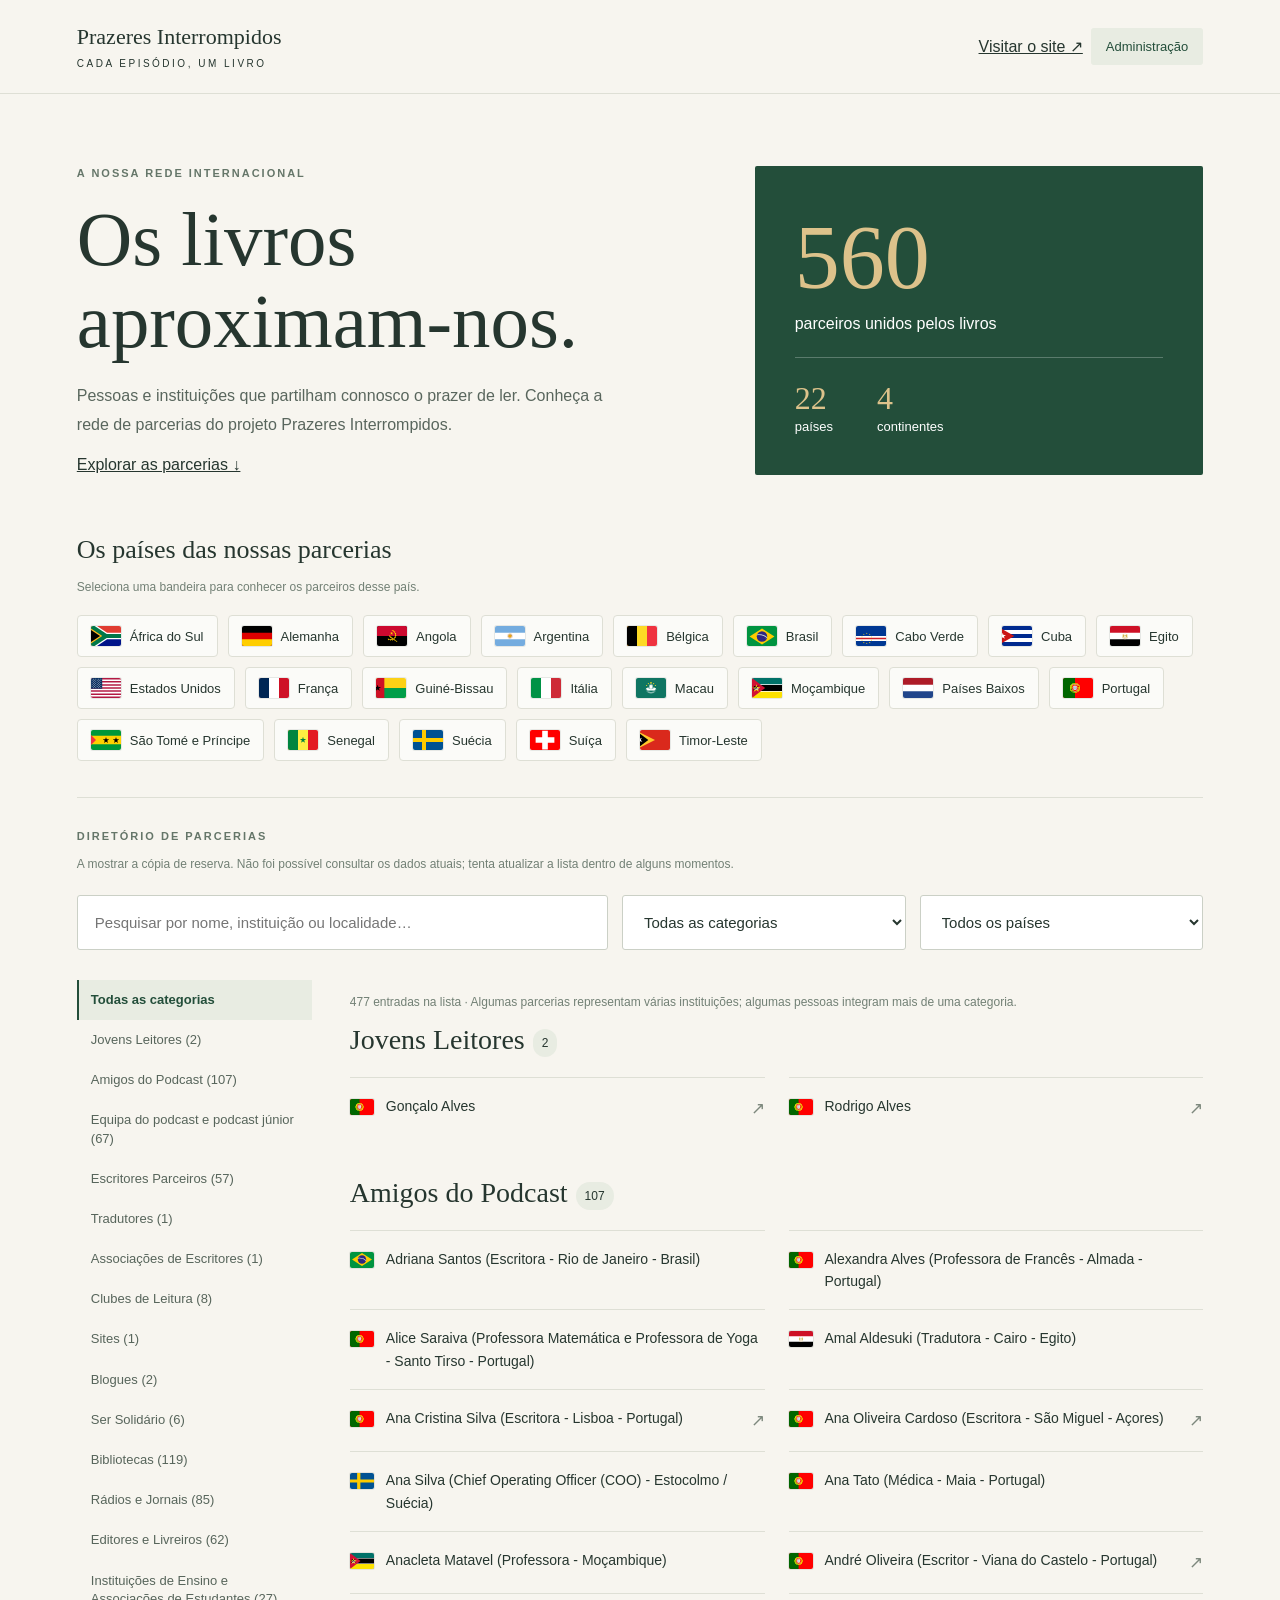
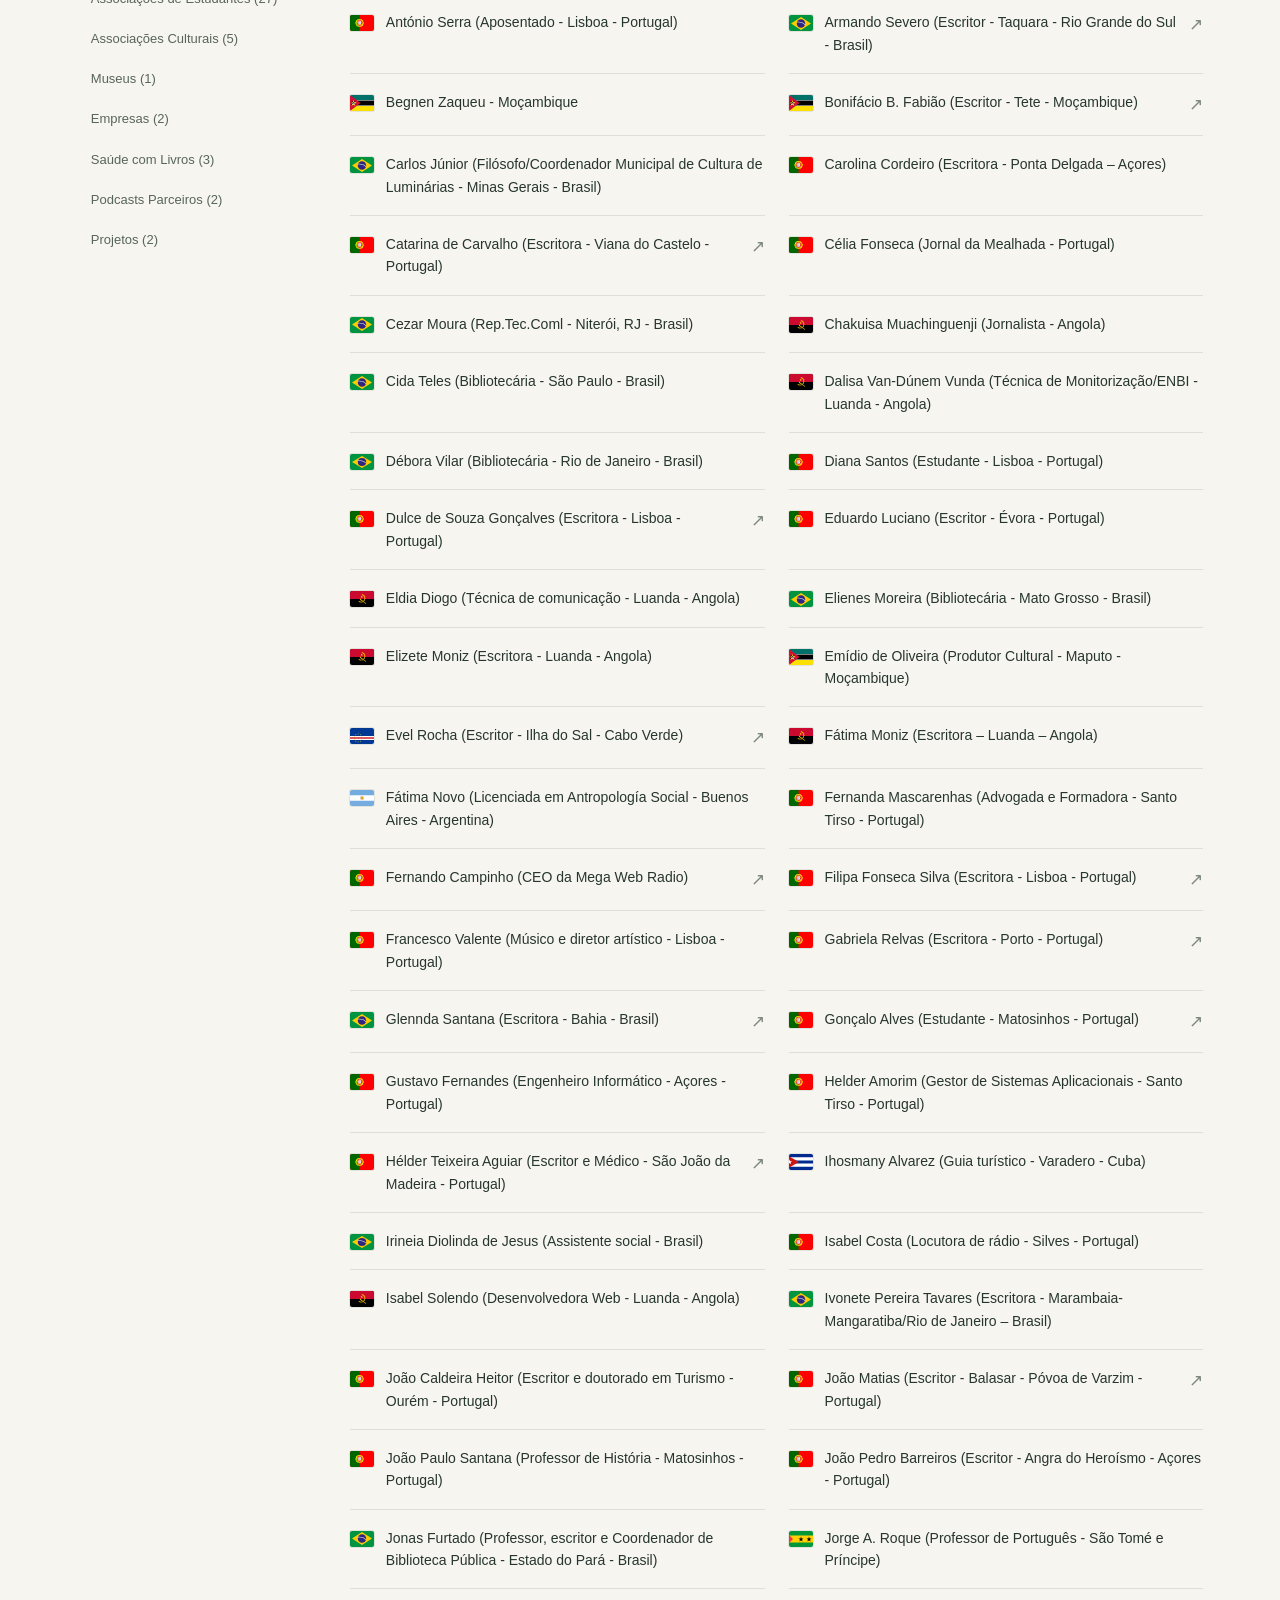
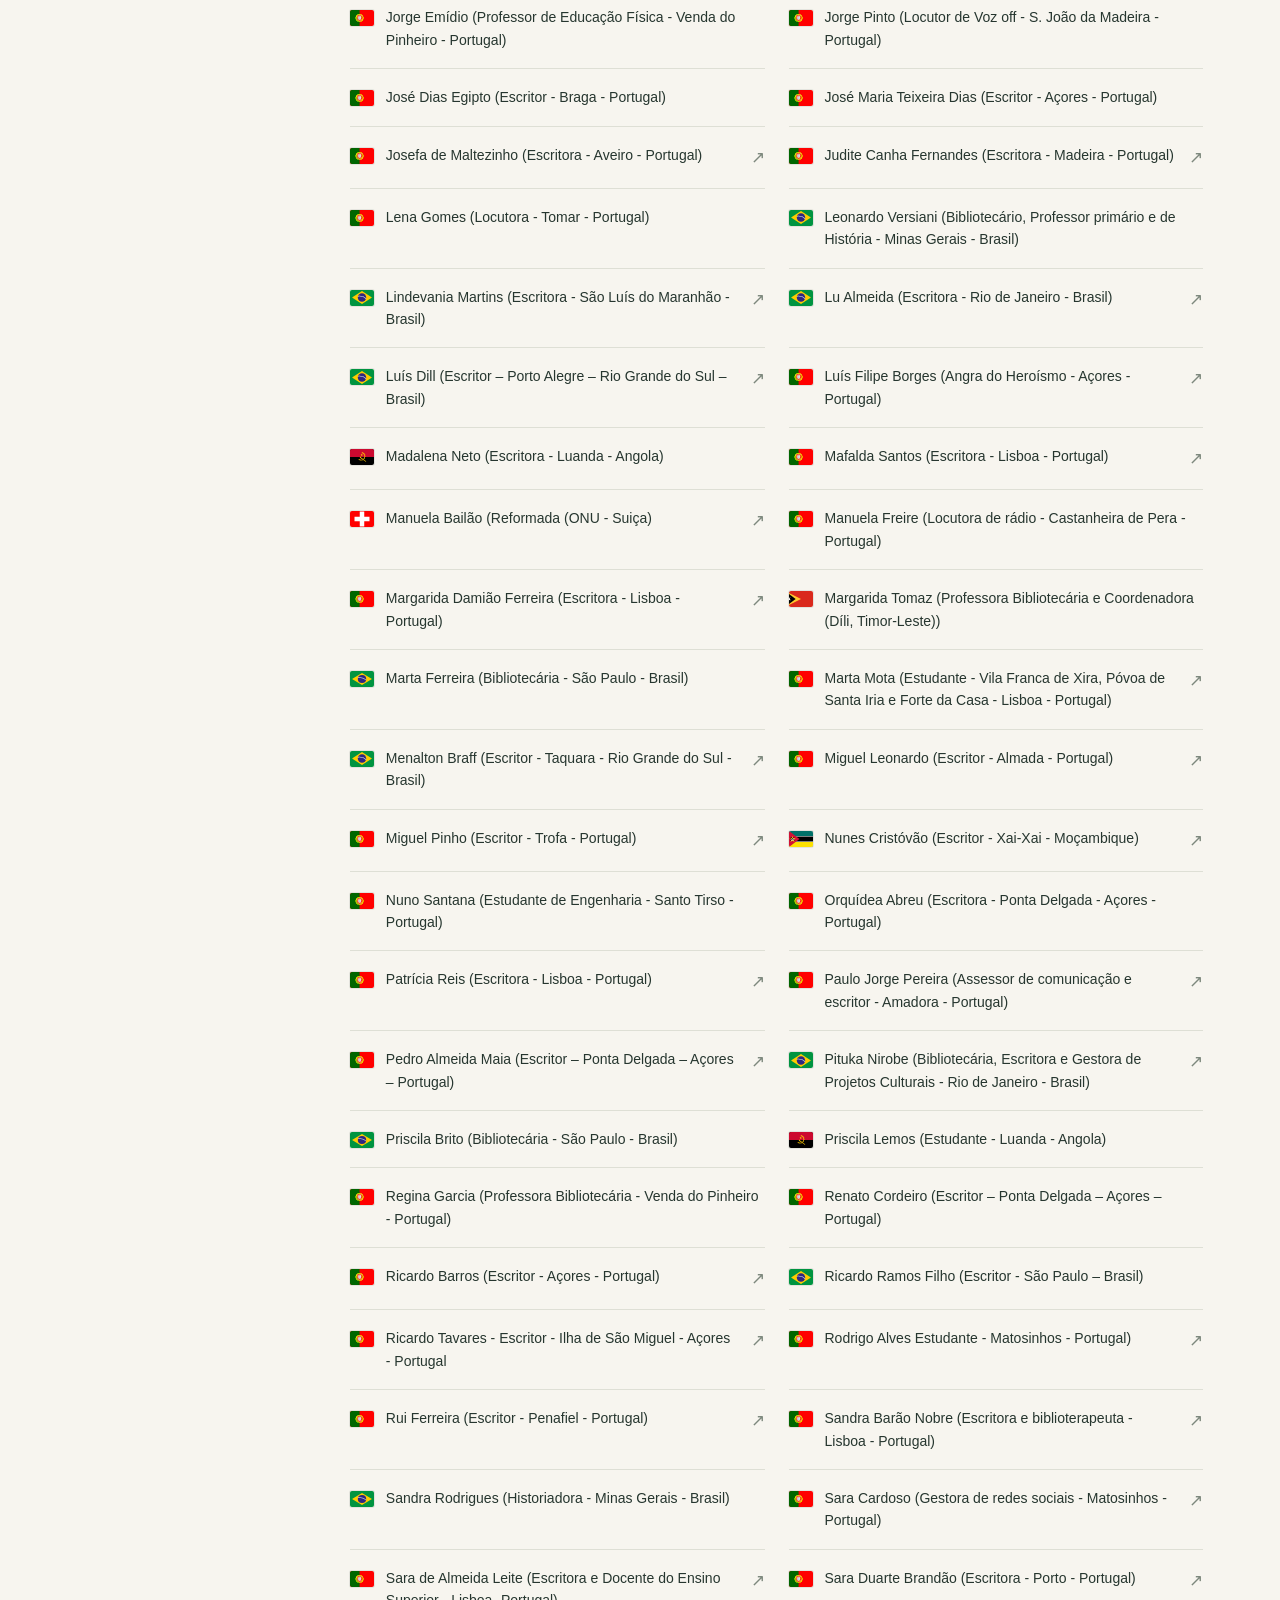
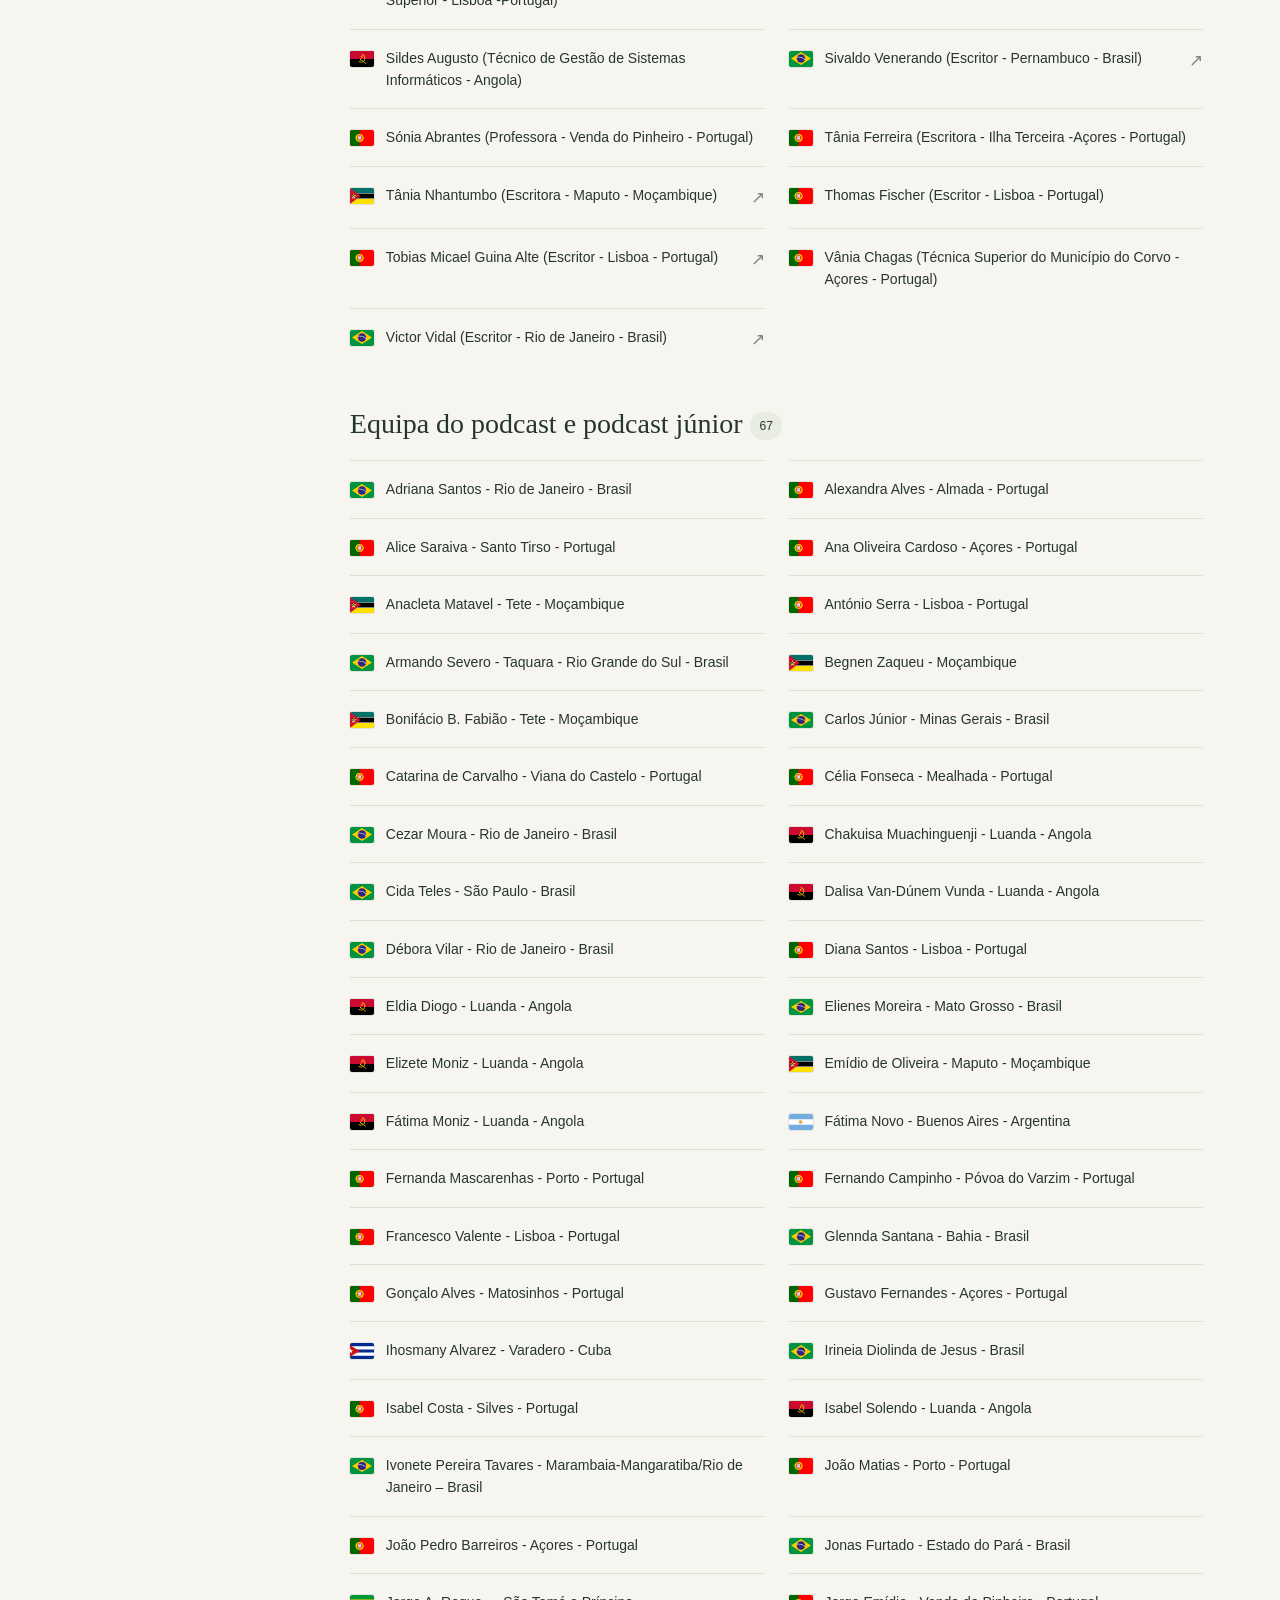
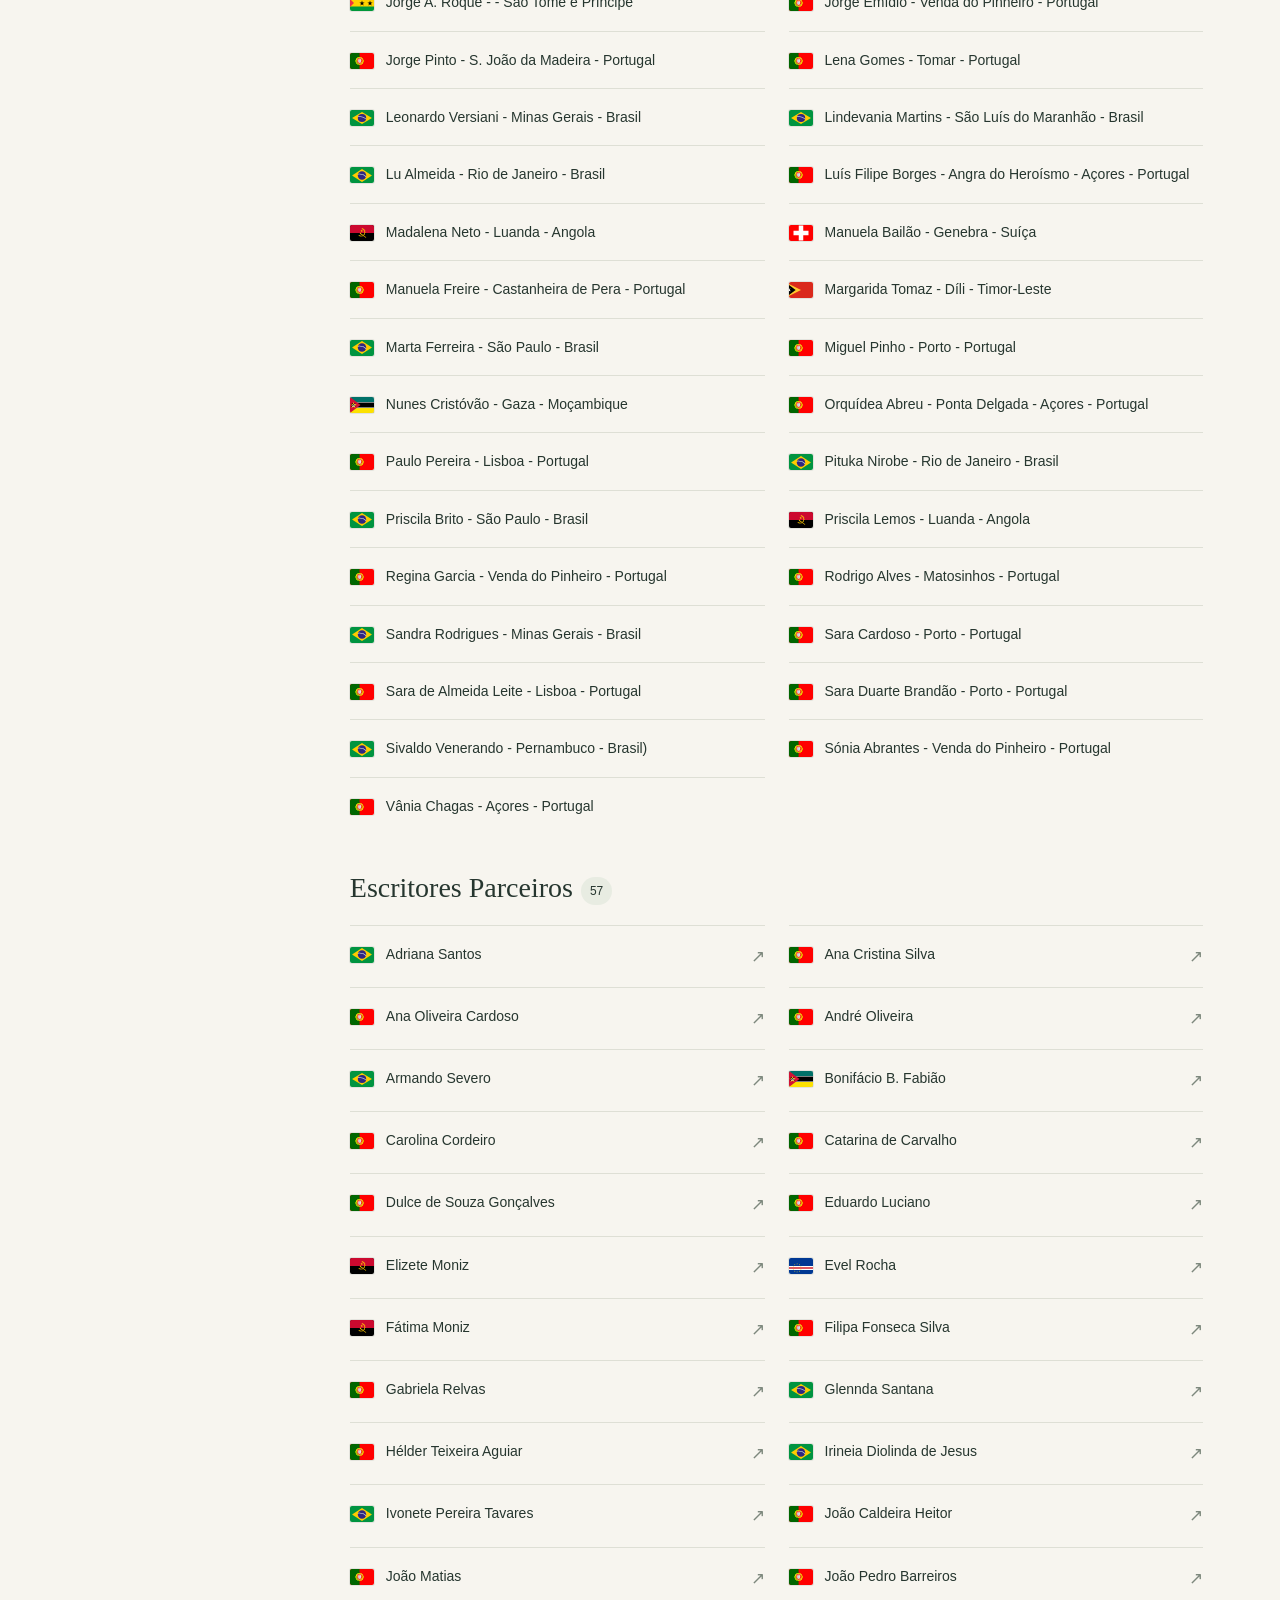
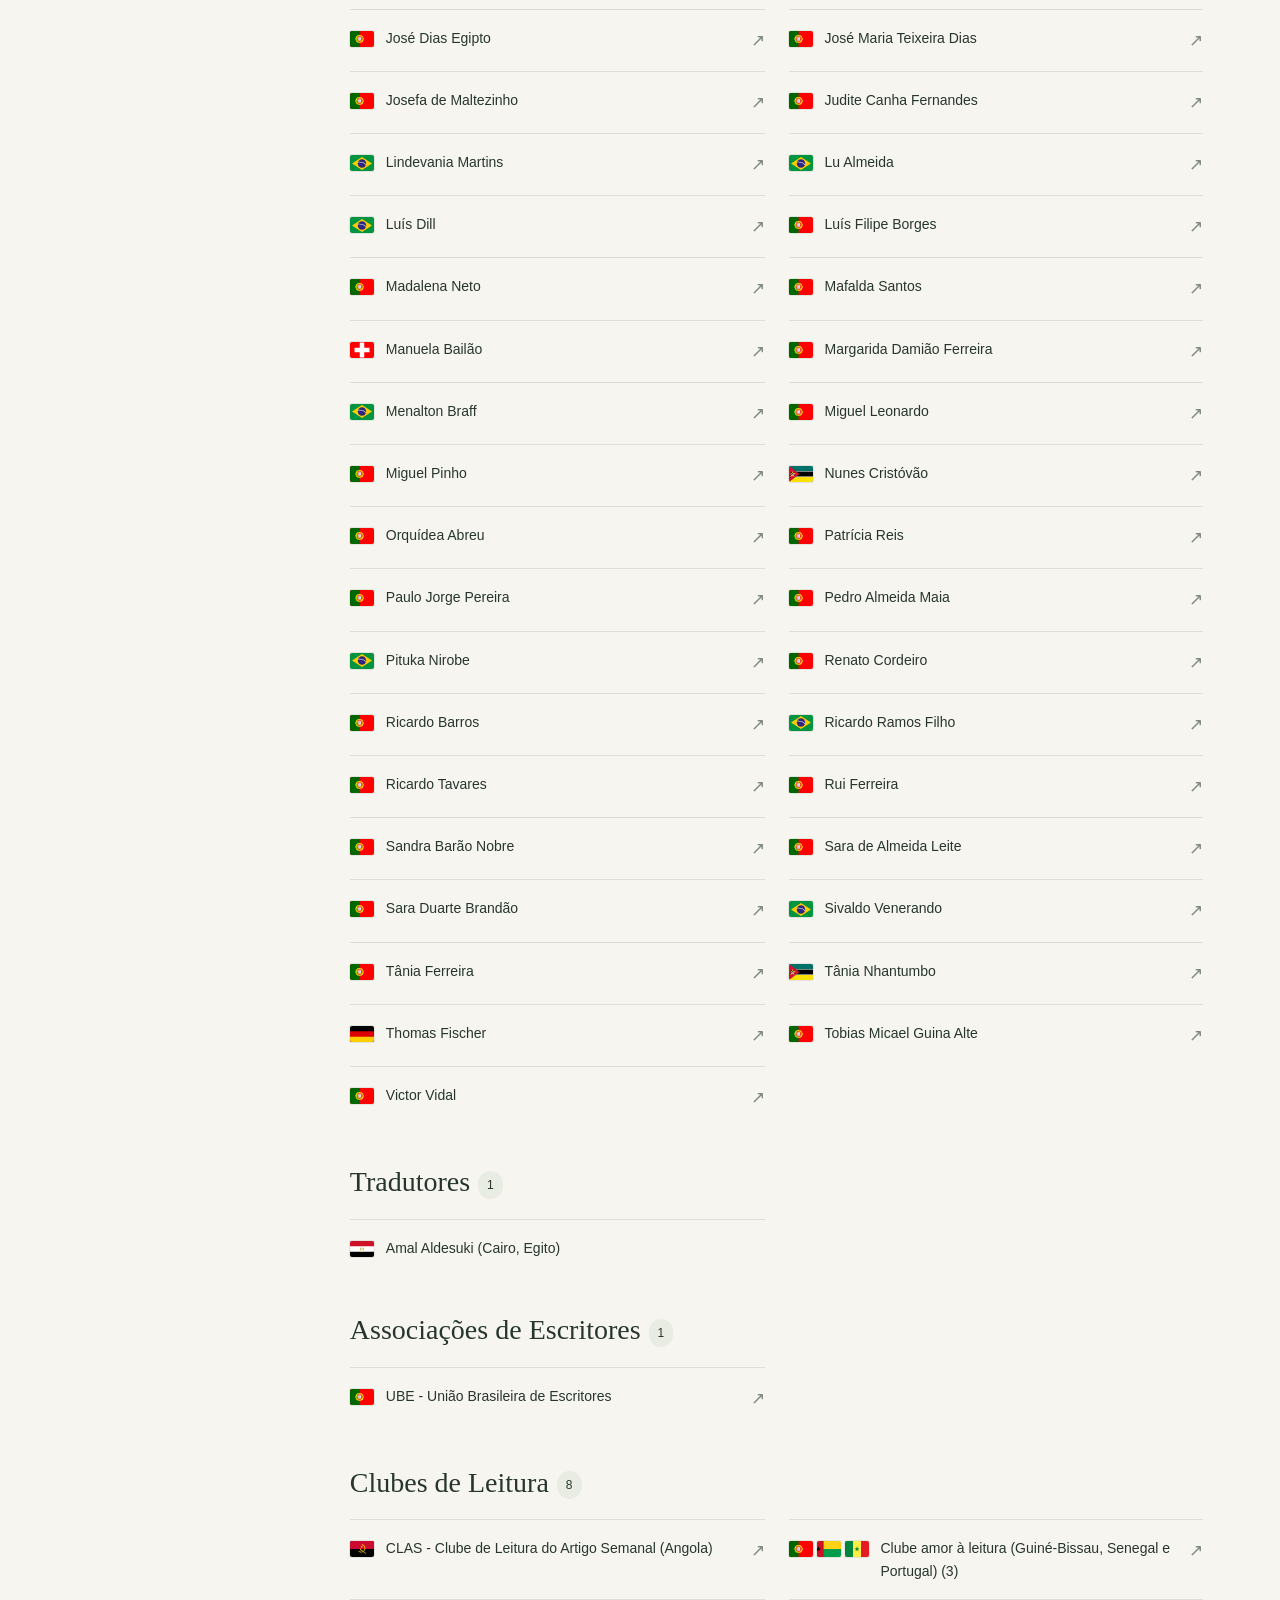
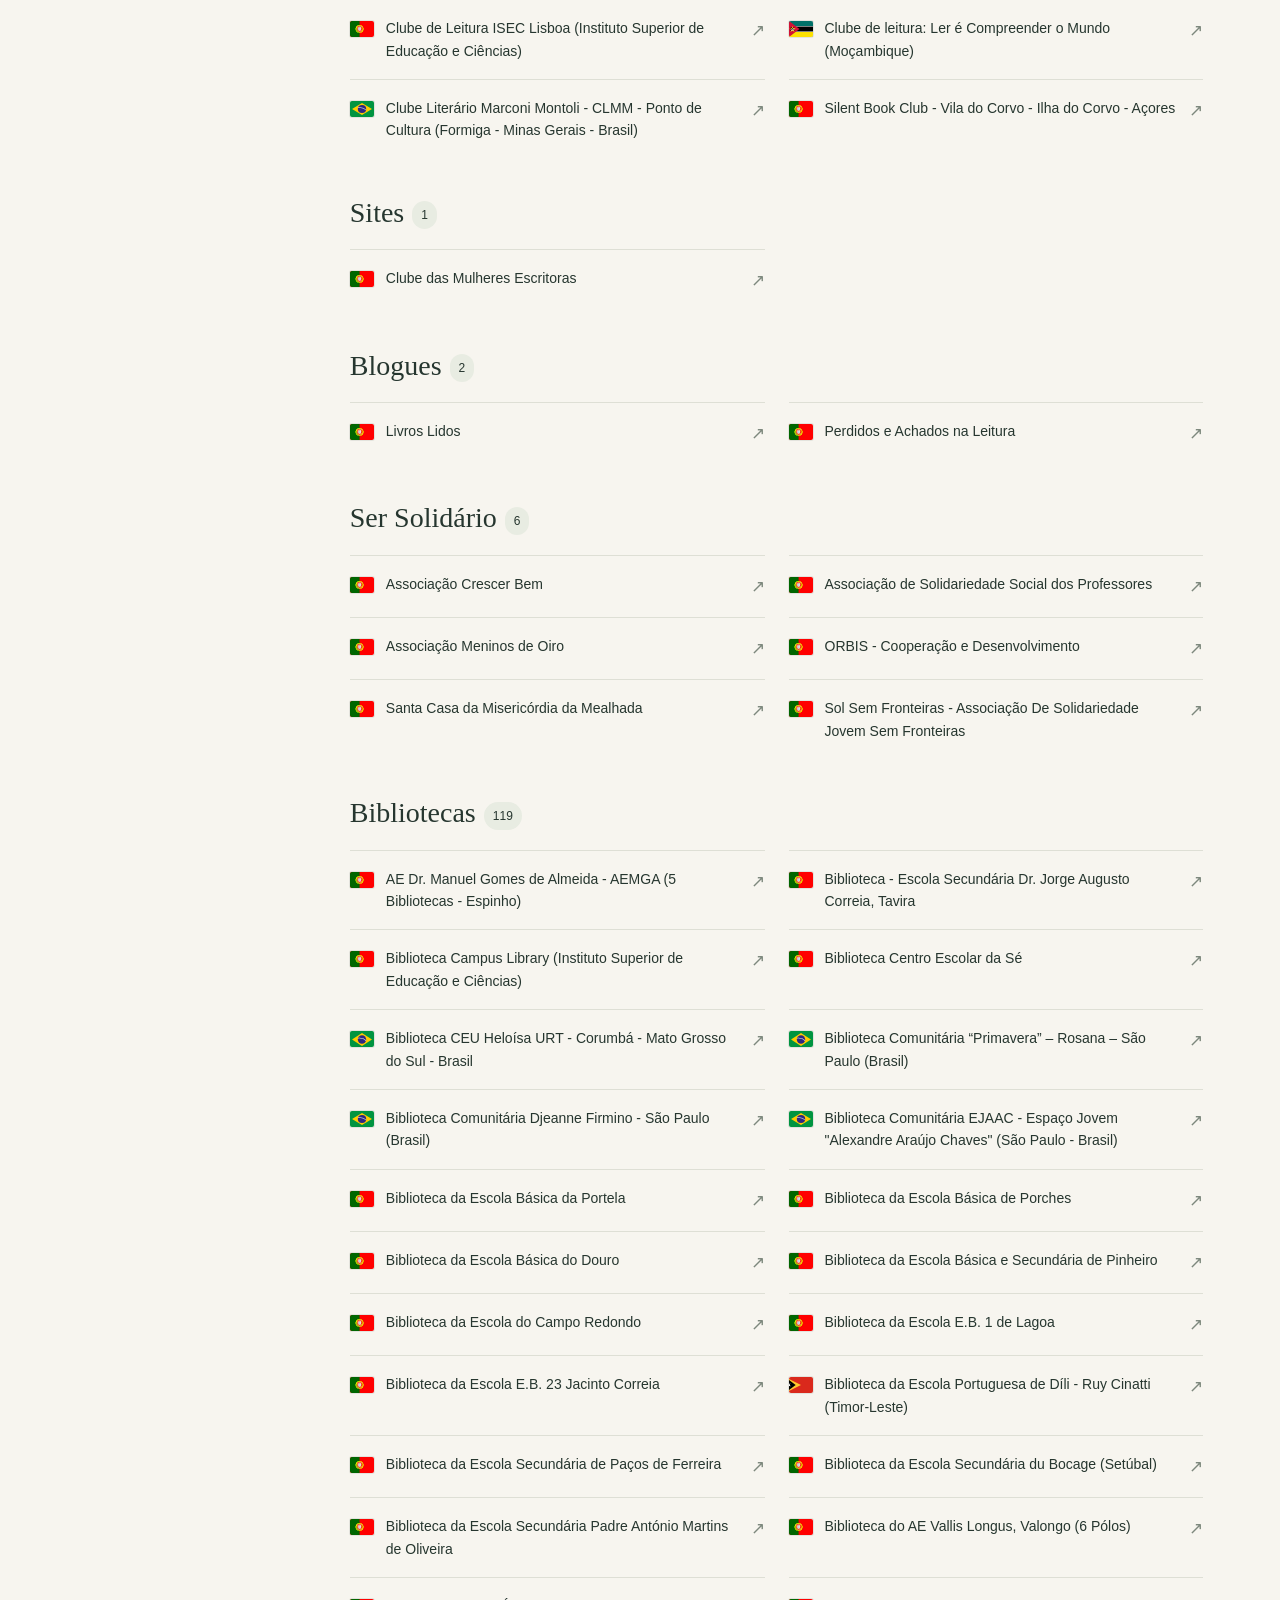
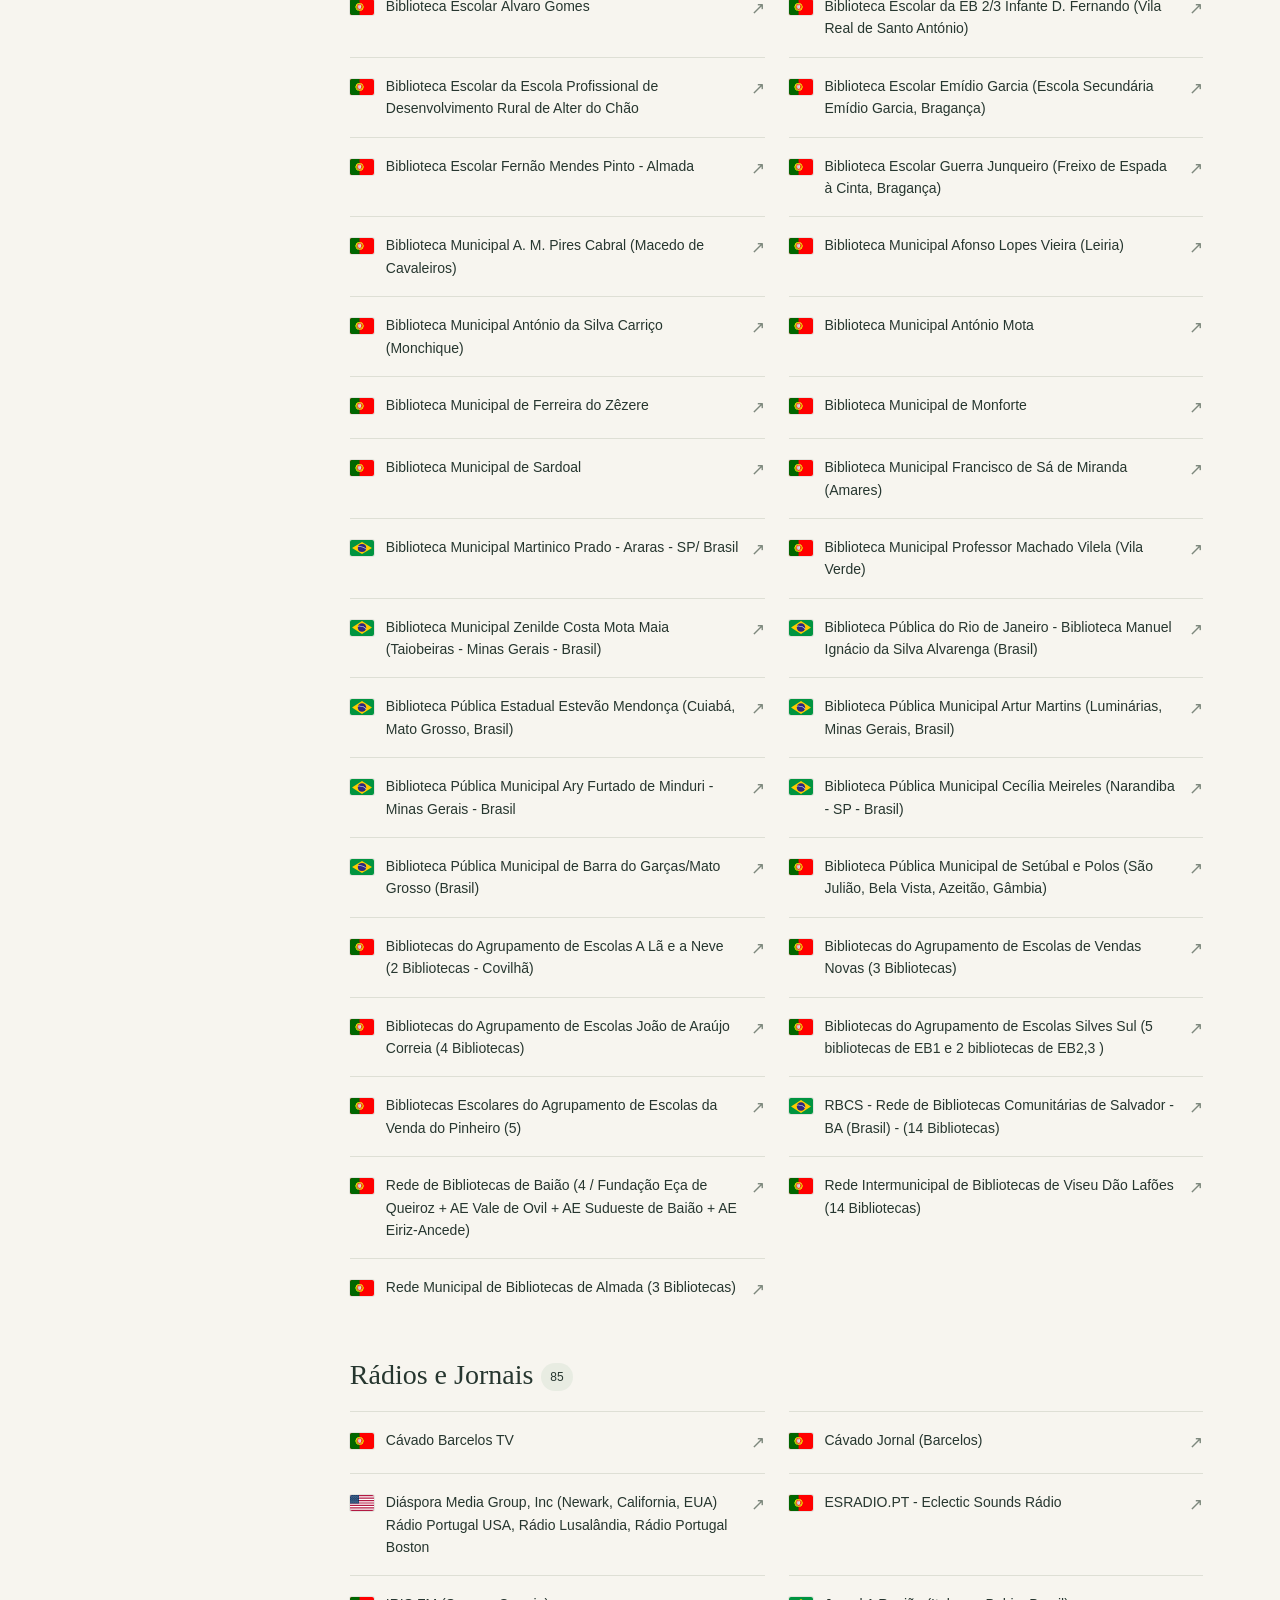
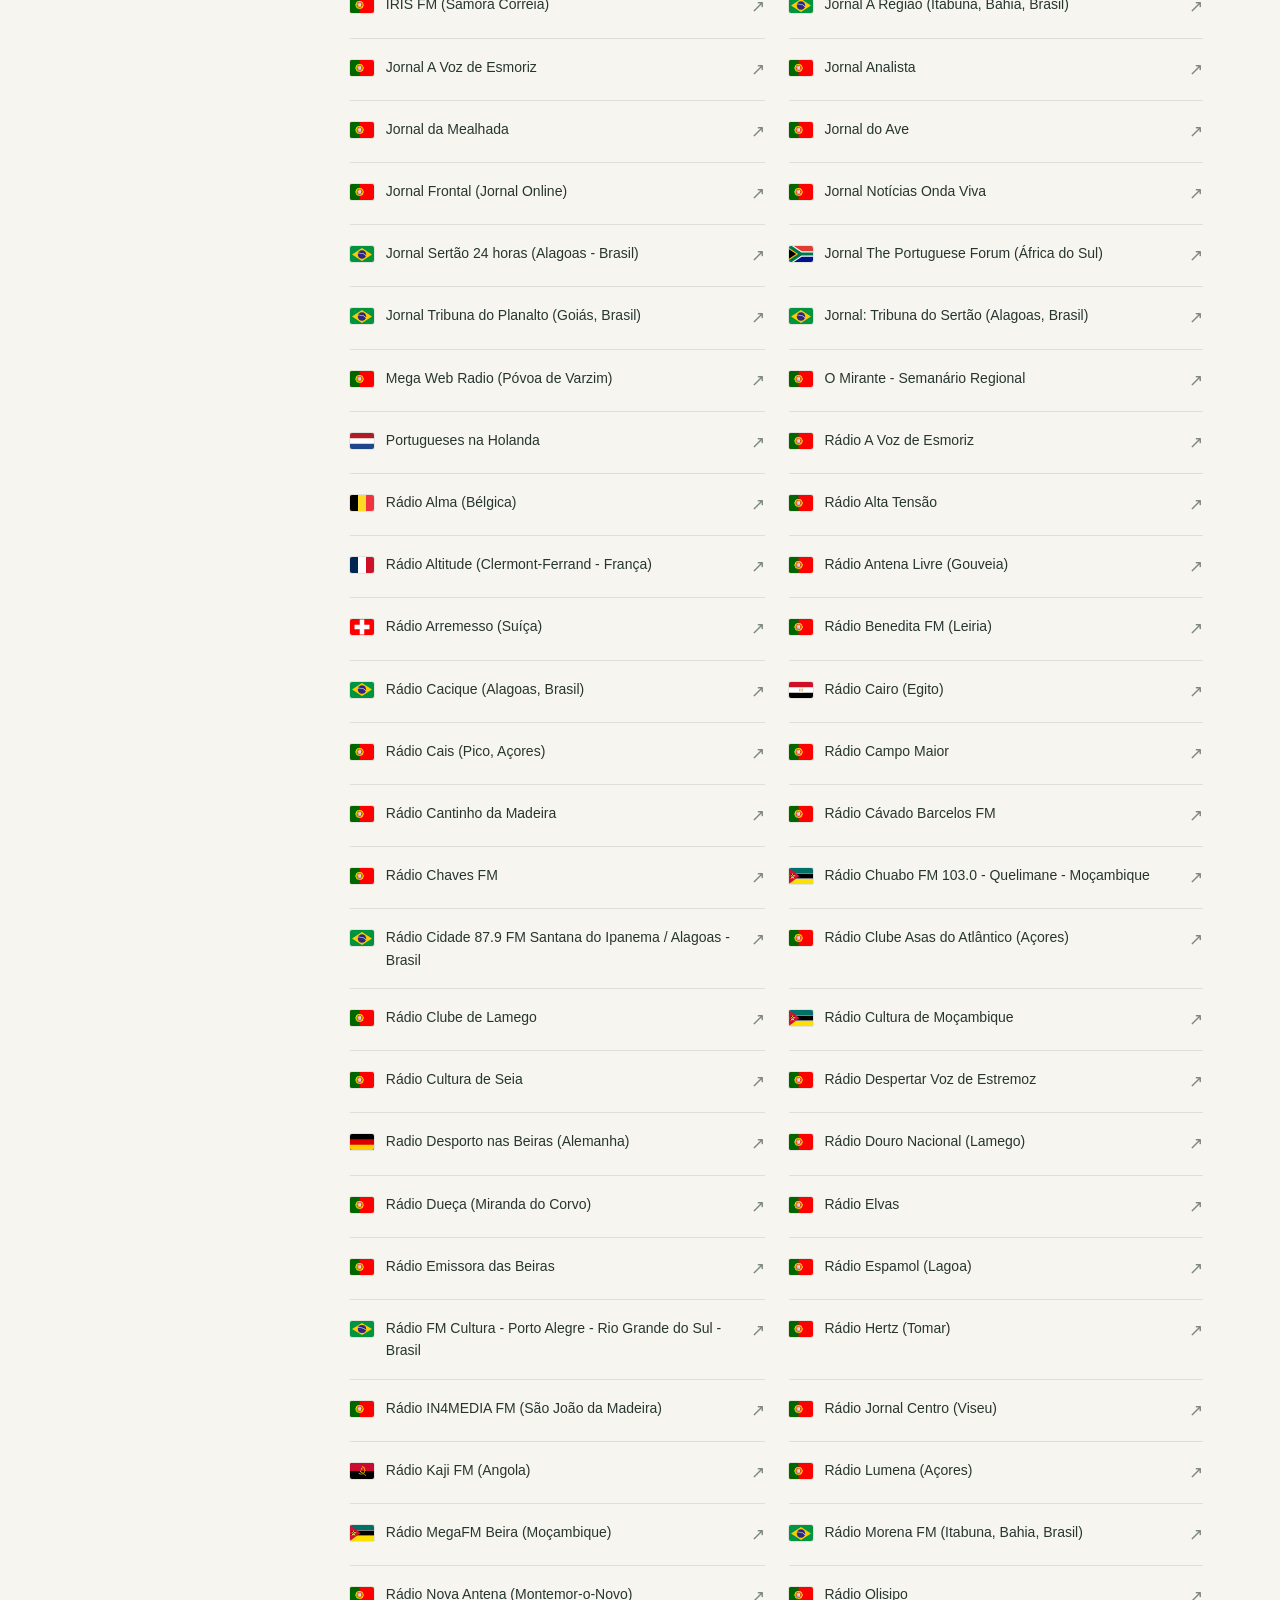
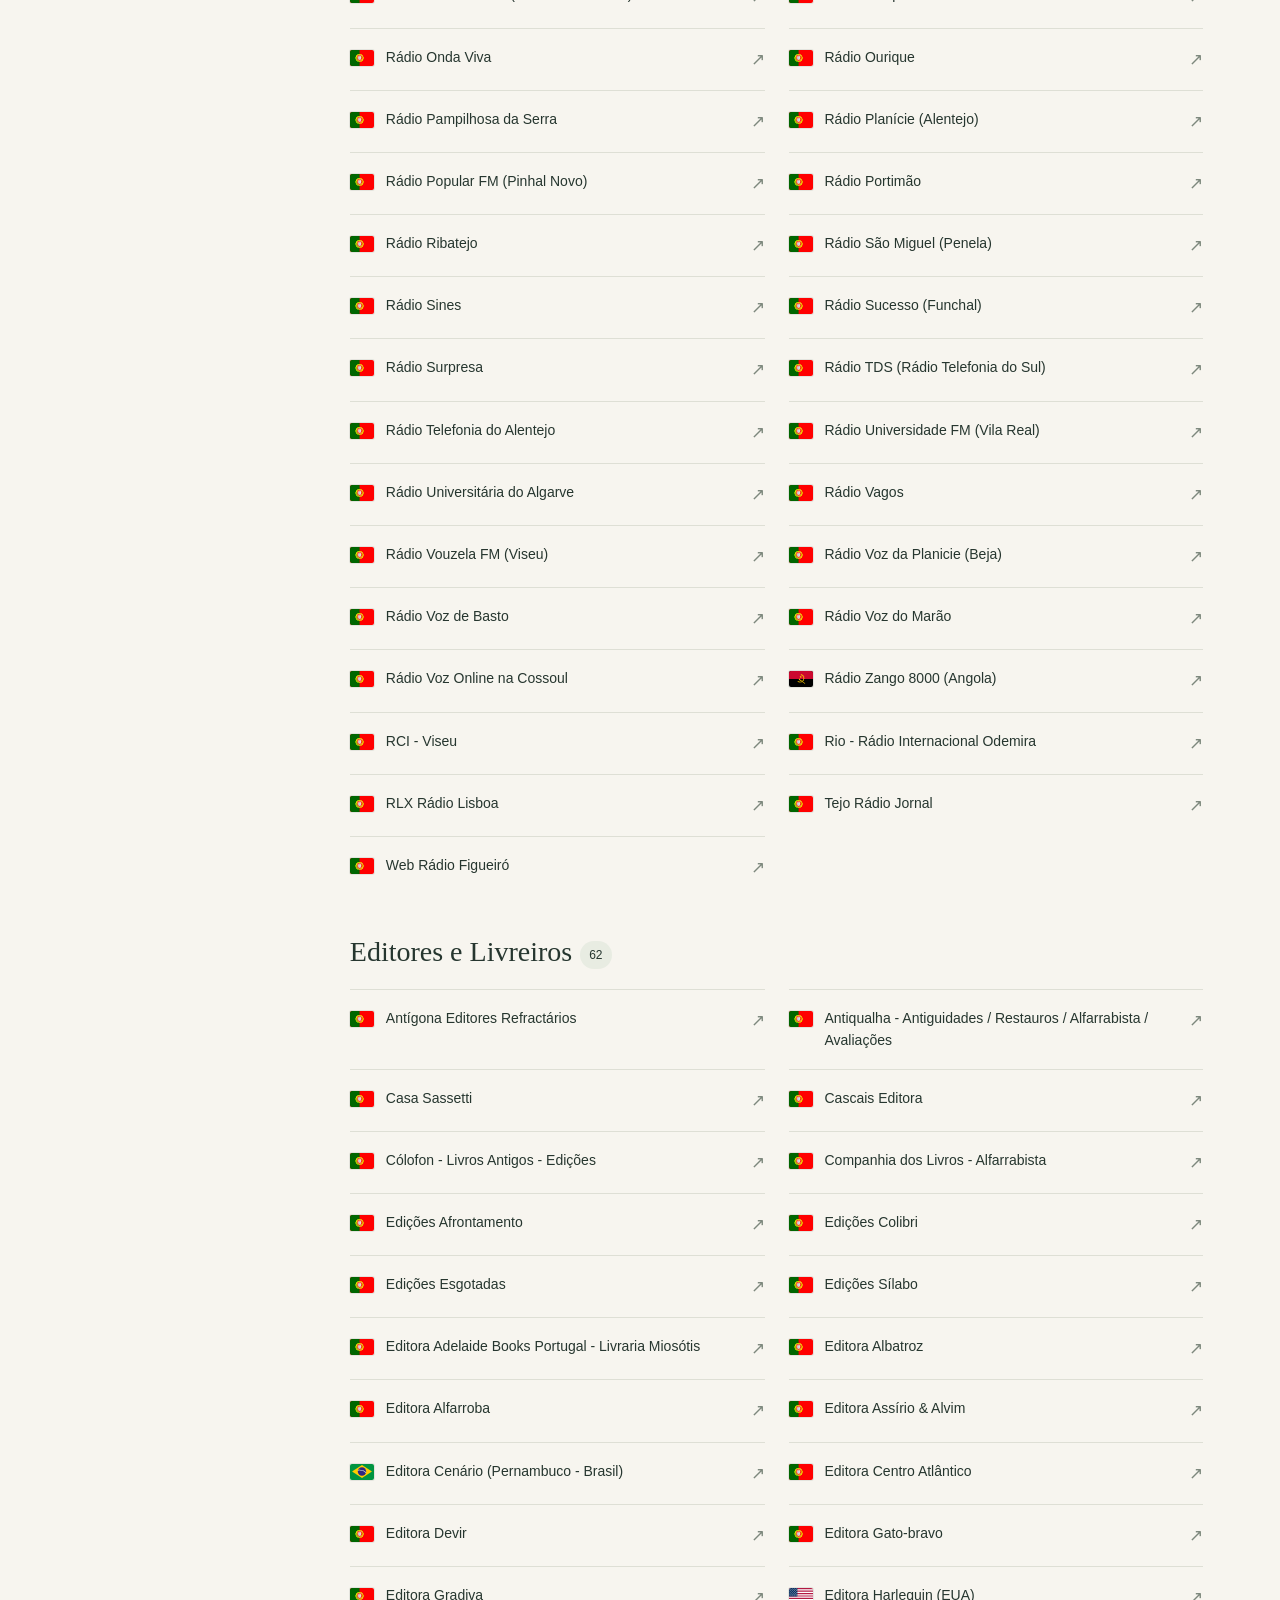
==== commit 186ffec9: "Mostrar bandeiras dos países parceiros e permitir filtrar pela bandeira" ====
--- a/docs/index.html
+++ b/docs/index.html
@@ -1 +1 @@
-<!doctype html><html lang="pt-PT"><head><meta charset="utf-8"><meta name="viewport" content="width=device-width,initial-scale=1"><title>Parcerias · Prazeres Interrompidos</title><meta name="description" content="Conheça a rede de parcerias de Prazeres Interrompidos. Pesquisa por nome, categoria e país."><link rel="stylesheet" href="style.css"><script src="app.js" defer></script></head><body><header><a class="brand" href="https://www.prazeresinterrompidos.pt/">Prazeres Interrompidos<span>CADA EPISÓDIO, UM LIVRO</span></a><div class="actions"><a href="https://www.prazeresinterrompidos.pt/">Visitar o site ↗</a><a class="button secondary" href="https://parcerias-prazeres-interrompidos.jauntymink64.chatgpt.site/?admin=1" target="_blank" rel="noopener">Administração</a></div></header><main><div class="hero"><div><div class="eyebrow">A nossa rede internacional</div><h1 id="title">Os livros aproximam-nos.</h1><p class="intro" id="intro"></p><a href="#diretorio">Explorar as parcerias ↓</a></div><div class="stats"><div class="big" id="partners">—</div><p>parceiros unidos pelos livros</p><div class="smallstats"><div><strong id="countries-total">—</strong><span>países</span></div><div><strong id="continents">—</strong><span>continentes</span></div></div></div></div><div class="directory" id="diretorio"><div class="eyebrow">Diretório de parcerias</div><p id="stale" class="muted" role="status" hidden>A mostrar a cópia de reserva. Não foi possível consultar os dados atuais; tenta atualizar a lista dentro de alguns momentos.</p><div class="tools"><input id="search" type="search" aria-label="Pesquisar parceiros" placeholder="Pesquisar por nome, instituição ou localidade…"><select id="category" aria-label="Filtrar por categoria"><option value="all">Todas as categorias</option></select><select id="country" aria-label="Filtrar por país"><option value="all">Todos os países</option></select></div><div class="layout"><aside id="nav" aria-label="Categorias"></aside><div><p class="muted" id="results" aria-live="polite">A carregar a lista…</p><div id="list"></div><div id="empty" hidden><h2>Nenhum resultado encontrado.</h2><button class="button" id="clear">Limpar pesquisa</button></div><p id="error" role="alert" hidden>Não foi possível carregar a lista. Atualiza a página para tentar novamente.</p></div></div></div></main><footer><span>Prazeres Interrompidos · Projeto Internacional de Promoção da Leitura, dos Livros e dos Escritores</span><a href="https://www.prazeresinterrompidos.pt/parcerias-lista" target="_blank" rel="noopener">Lista original ↗</a></footer><noscript>Ativa o JavaScript para pesquisar e consultar o diretório.</noscript></body></html>+<!doctype html><html lang="pt-PT"><head><meta charset="utf-8"><meta name="viewport" content="width=device-width,initial-scale=1"><title>Parcerias · Prazeres Interrompidos</title><meta name="description" content="Conheça a rede de parcerias de Prazeres Interrompidos. Pesquisa por nome, categoria e país."><link rel="stylesheet" href="style.css"><script src="app.js" defer></script></head><body><header><a class="brand" href="https://www.prazeresinterrompidos.pt/">Prazeres Interrompidos<span>CADA EPISÓDIO, UM LIVRO</span></a><div class="actions"><a href="https://www.prazeresinterrompidos.pt/">Visitar o site ↗</a><a class="button secondary" href="https://parcerias-prazeres-interrompidos.jauntymink64.chatgpt.site/?admin=1" target="_blank" rel="noopener">Administração</a></div></header><main><div class="hero"><div><div class="eyebrow">A nossa rede internacional</div><h1 id="title">Os livros aproximam-nos.</h1><p class="intro" id="intro"></p><a href="#diretorio">Explorar as parcerias ↓</a></div><div class="stats"><div class="big" id="partners">—</div><p>parceiros unidos pelos livros</p><div class="smallstats"><div><strong id="countries-total">—</strong><span>países</span></div><div><strong id="continents">—</strong><span>continentes</span></div></div></div></div><section class="country-strip" aria-label="Países com parcerias"><h2>Os países das nossas parcerias</h2><p class="muted">Seleciona uma bandeira para conhecer os parceiros desse país.</p><div id="country-flags" class="country-flags"></div></section><div class="directory" id="diretorio"><div class="eyebrow">Diretório de parcerias</div><p id="stale" class="muted" role="status" hidden>A mostrar a cópia de reserva. Não foi possível consultar os dados atuais; tenta atualizar a lista dentro de alguns momentos.</p><div class="tools"><input id="search" type="search" aria-label="Pesquisar parceiros" placeholder="Pesquisar por nome, instituição ou localidade…"><select id="category" aria-label="Filtrar por categoria"><option value="all">Todas as categorias</option></select><select id="country" aria-label="Filtrar por país"><option value="all">Todos os países</option></select></div><div class="layout"><aside id="nav" aria-label="Categorias"></aside><div><p class="muted" id="results" aria-live="polite">A carregar a lista…</p><div id="list"></div><div id="empty" hidden><h2>Nenhum resultado encontrado.</h2><button class="button" id="clear">Limpar pesquisa</button></div><p id="error" role="alert" hidden>Não foi possível carregar a lista. Atualiza a página para tentar novamente.</p></div></div></div></main><footer><span>Prazeres Interrompidos · Projeto Internacional de Promoção da Leitura, dos Livros e dos Escritores</span><a href="https://www.prazeresinterrompidos.pt/parcerias-lista" target="_blank" rel="noopener">Lista original ↗</a></footer><noscript>Ativa o JavaScript para pesquisar e consultar o diretório.</noscript></body></html>
--- a/docs/style.css
+++ b/docs/style.css
@@ -2,4 +2,5 @@
 :root{--ink:#26362f;--green:#234e3a;--paper:#f7f5ef;--line:#dedfd5;--gold:#ddc28b}*{box-sizing:border-box}body{margin:0;background:var(--paper);color:var(--ink);font-family:Arial,sans-serif}a{color:inherit}header{padding:24px 6%;display:flex;justify-content:space-between;gap:24px;border-bottom:1px solid var(--line);align-items:center}.brand{text-decoration:none;font-family:Georgia,serif;font-size:22px}.brand span{display:block;font-family:Arial,sans-serif;font-size:10px;letter-spacing:2.5px;margin-top:8px}header>a:last-child{font-size:13px;text-decoration:none}main{max-width:1440px;margin:auto;padding:0 6%}.hero{display:grid;grid-template-columns:1.4fr 1fr;gap:50px;padding:72px 0 60px;align-items:center}.eyebrow{text-transform:uppercase;letter-spacing:2px;font-size:11px;font-weight:bold;color:#657669}h1{font-family:Georgia,serif;font-weight:normal;font-size:clamp(45px,6vw,80px);line-height:1.06;margin:20px 0}h1 em{color:var(--green)}.intro{line-height:1.8;max-width:530px;color:#59665d}.stats{background:var(--green);color:white;padding:40px;border-radius:2px;position:relative}.stats .big{font:normal 90px Georgia,serif;color:var(--gold)}.stats p{margin:6px 0 24px}.smallstats{border-top:1px solid #ffffff40;padding-top:22px;display:flex;gap:44px}.smallstats strong{font:32px Georgia,serif;display:block;color:var(--gold)}.smallstats span{font-size:13px}.directory{border-top:1px solid var(--line);padding:32px 0 70px}.tools{display:flex;gap:14px;margin:20px 0 30px}input,select{font:15px Arial;padding:17px;border:1px solid #cbd0c6;border-radius:3px;background:white;color:var(--ink)}input{flex:1;min-width:0}select{max-width:360px}input:focus,select:focus{outline:2px solid var(--green)}.layout{display:grid;grid-template-columns:235px 1fr;gap:38px}aside{align-self:start;position:sticky;top:24px}aside button{display:block;width:100%;text-align:left;padding:11px 12px;border:0;background:none;color:#57655b;cursor:pointer;font:13px Arial;line-height:1.4;border-left:2px solid transparent}aside button.active{color:var(--green);border-color:var(--green);background:#e8ece2;font-weight:bold}section.group{margin-bottom:38px;scroll-margin-top:24px}h2{font:28px Georgia,serif;margin:0 0 20px}h2 small{font:12px Arial;display:inline-block;background:#e8ece2;padding:7px 9px;border-radius:20px;margin-left:8px;vertical-align:middle}.entries{display:grid;grid-template-columns:1fr 1fr;gap:0 24px}.entry{padding:17px 0;border-top:1px solid var(--line);display:flex;gap:12px;align-items:start;font-size:14px;line-height:1.6}.entry a{text-decoration:none;flex:1}.entry a:hover{text-decoration:underline;color:var(--green)}.entry .arrow{color:#7d887d;font-size:17px}.entry span.name{flex:1}.muted{color:#728075;font-size:12px;line-height:1.7}footer{border-top:1px solid var(--line);padding:28px 6%;display:flex;justify-content:space-between;gap:20px;font-size:12px;color:#667369}#empty{padding:35px 0}button.clear{background:var(--green);border:0;color:white;padding:10px 16px;cursor:pointer;border-radius:3px}@media(max-width:850px){.hero{gap:25px;padding:45px 0;grid-template-columns:1fr}.stats{padding:26px}.stats .big{font-size:68px}.layout{grid-template-columns:1fr}aside{display:none}.tools{flex-direction:column}select{max-width:none}.entries{grid-template-columns:1fr}header{align-items:start}.brand{font-size:18px}footer{flex-direction:column}h2{font-size:24px}}
 
 button{font:inherit;cursor:pointer}.button{background:var(--green);color:white;border:0;padding:11px 15px;border-radius:3px;text-decoration:none;display:inline-block;font-size:13px}.secondary{background:#e8ece2;color:var(--green)}.danger{background:#f3e4df;color:#9b3020}.adminbar{display:flex;gap:10px;flex-wrap:wrap;align-items:center;border:1px solid var(--line);padding:18px;margin:22px 0;background:white}.adminpanel{padding:24px;background:#e8ece2;margin:22px 0}.adminpanel h2{margin-bottom:12px}.fields{display:grid;grid-template-columns:repeat(3,1fr);gap:14px}label{display:flex;flex-direction:column;gap:7px;font-size:13px}label input,label textarea{width:100%;min-width:0}textarea{padding:12px;font:14px Arial;border:1px solid #cbd0c6;min-height:90px}.wide{grid-column:1/-1}.actions{display:flex;gap:8px;flex-wrap:wrap}.entry{flex-wrap:wrap}.entry .actions{width:100%}.entry .button{padding:6px 10px;font-size:12px}.grouphead{display:flex;justify-content:space-between;gap:14px;flex-wrap:wrap;margin-bottom:20px}.grouphead h2{margin:0}.status{font-size:14px;color:#234e3a;line-height:1.6}.error{color:#9b3020}dialog{border:1px solid var(--line);border-radius:8px;padding:28px;width:min(580px,92vw);background:var(--paper);color:var(--ink)}dialog::backdrop{background:#13251e88}dialog form{display:flex;flex-direction:column;gap:16px}dialog h2{margin:0}button:disabled{opacity:.5;cursor:wait}header .actions{align-items:center}@media(max-width:700px){.fields{grid-template-columns:1fr}header{flex-wrap:wrap}}
-.flags{display:flex;flex-wrap:wrap;gap:4px;align-items:center;max-width:84px;padding-top:4px}.flags:empty{display:none}.flags img{object-fit:cover;border-radius:2px;box-shadow:0 0 0 1px #26362f18;flex-shrink:0}.tools input{flex:2}.tools select{min-width:170px;flex:1;max-width:300px}select[multiple]{max-width:none;min-height:155px;padding:8px}select[multiple] option{padding:5px}.tools{flex-wrap:wrap}@media(max-width:850px){.tools select{max-width:none;width:100%}}+.flags{display:flex;flex-wrap:wrap;gap:4px;align-items:center;max-width:84px;padding-top:4px}.flags:empty{display:none}.flags img{object-fit:cover;border-radius:2px;box-shadow:0 0 0 1px #26362f18;flex-shrink:0}.tools input{flex:2}.tools select{min-width:170px;flex:1;max-width:300px}select[multiple]{max-width:none;min-height:155px;padding:8px}select[multiple] option{padding:5px}.tools{flex-wrap:wrap}@media(max-width:850px){.tools select{max-width:none;width:100%}}
+.country-strip{padding:0 0 36px}.country-strip h2{font:26px Georgia,serif;margin-bottom:8px}.country-flags{display:flex;flex-wrap:wrap;gap:10px;margin-top:18px}.country-pill{display:flex;align-items:center;gap:9px;border:1px solid var(--line);background:#fff9;padding:10px 13px;border-radius:4px;color:var(--ink);font:13px Arial;cursor:pointer}.country-pill img{width:30px;height:20px;object-fit:cover;box-shadow:0 0 0 1px #26362f18;border-radius:2px}.country-pill:hover,.country-pill[aria-pressed=true]{border-color:var(--green);background:#e8ece2}.country-pill:focus-visible{outline:2px solid var(--green);outline-offset:3px}@media(max-width:600px){.country-flags{gap:8px}.country-pill{padding:8px 10px;font-size:12px}}
